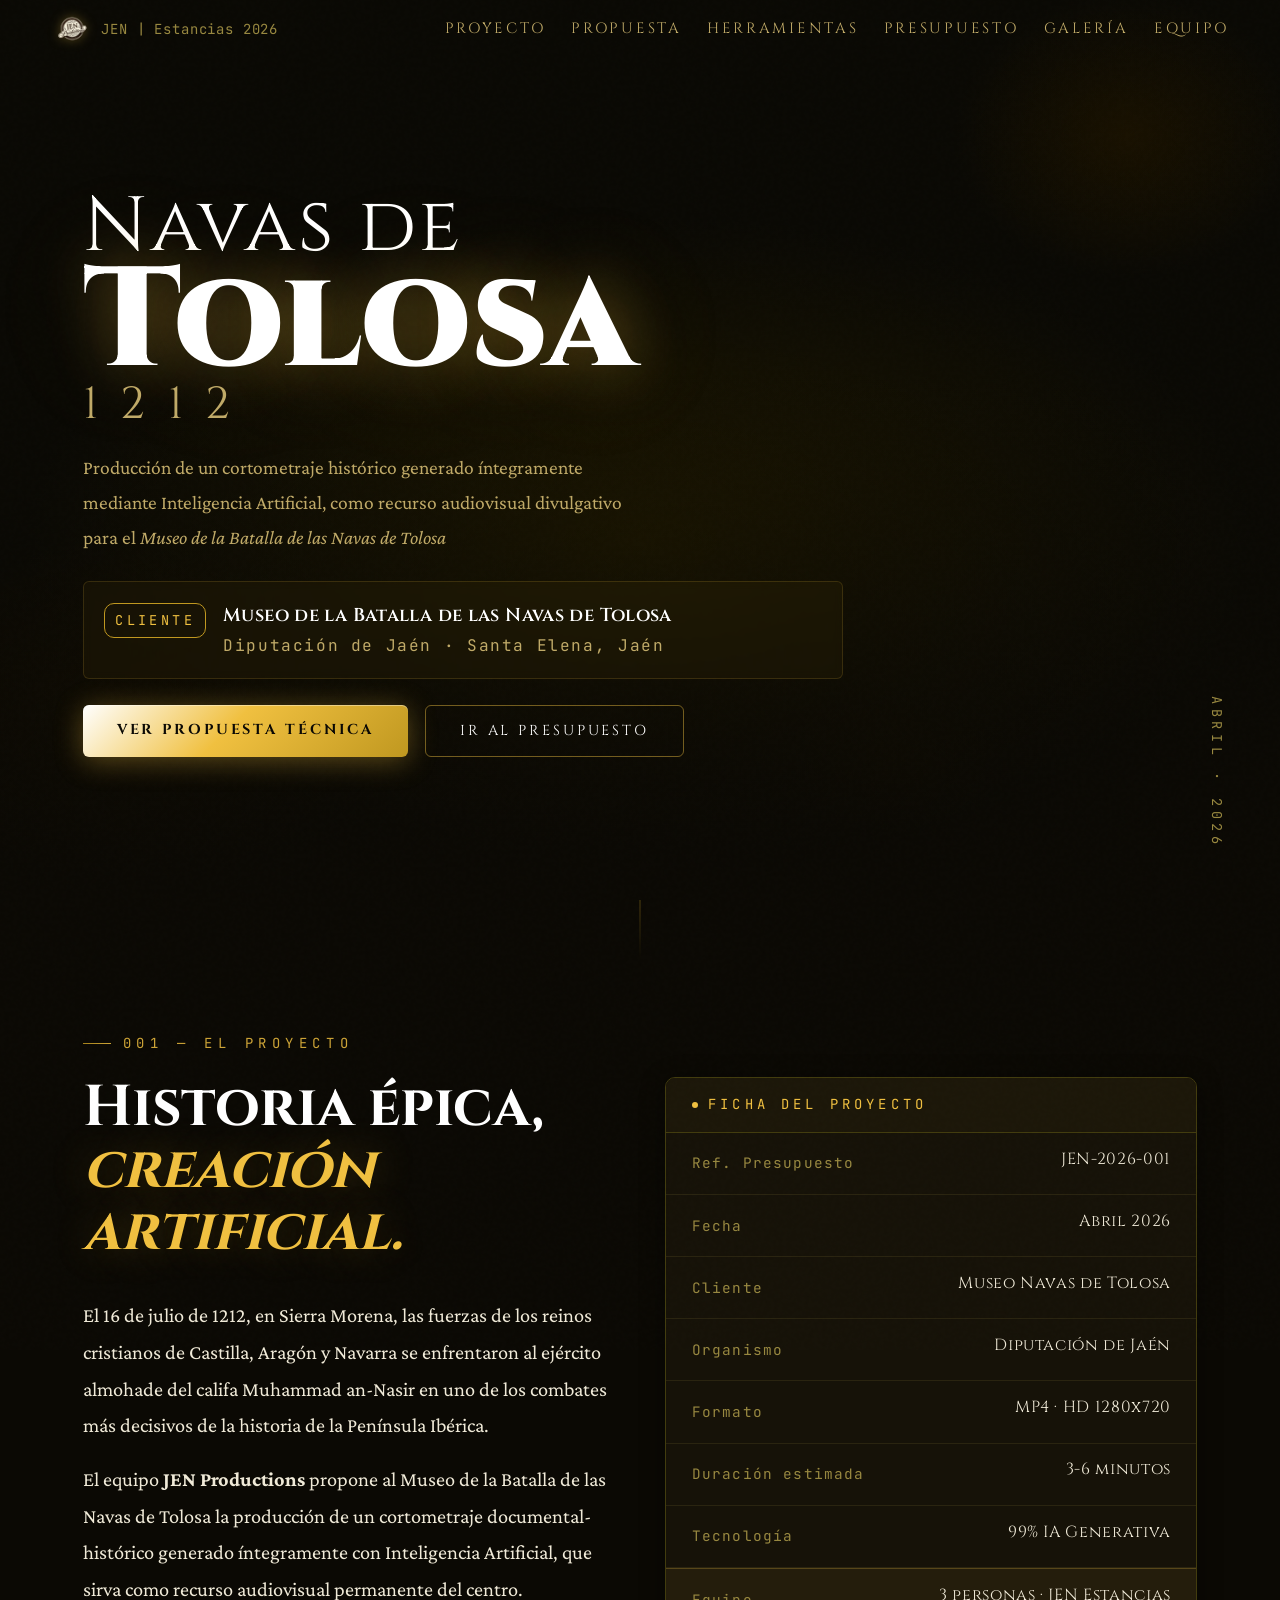
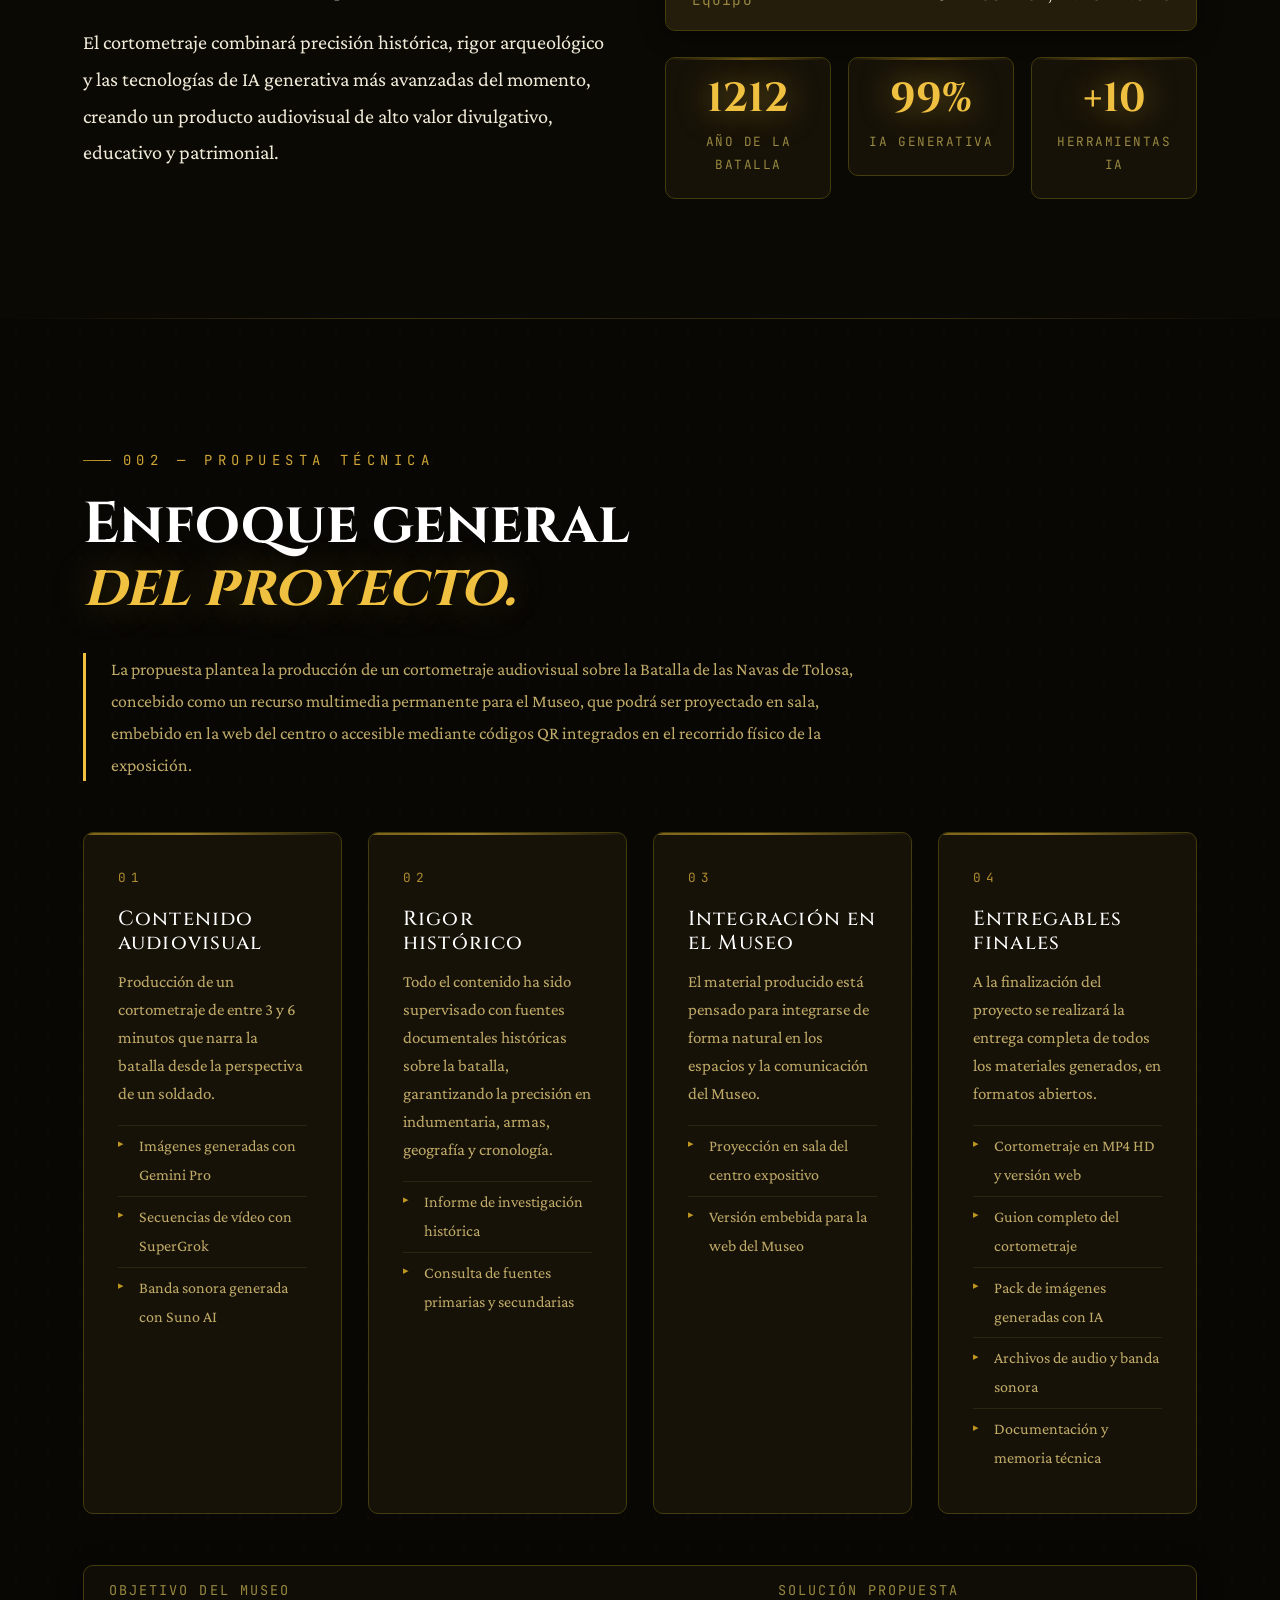
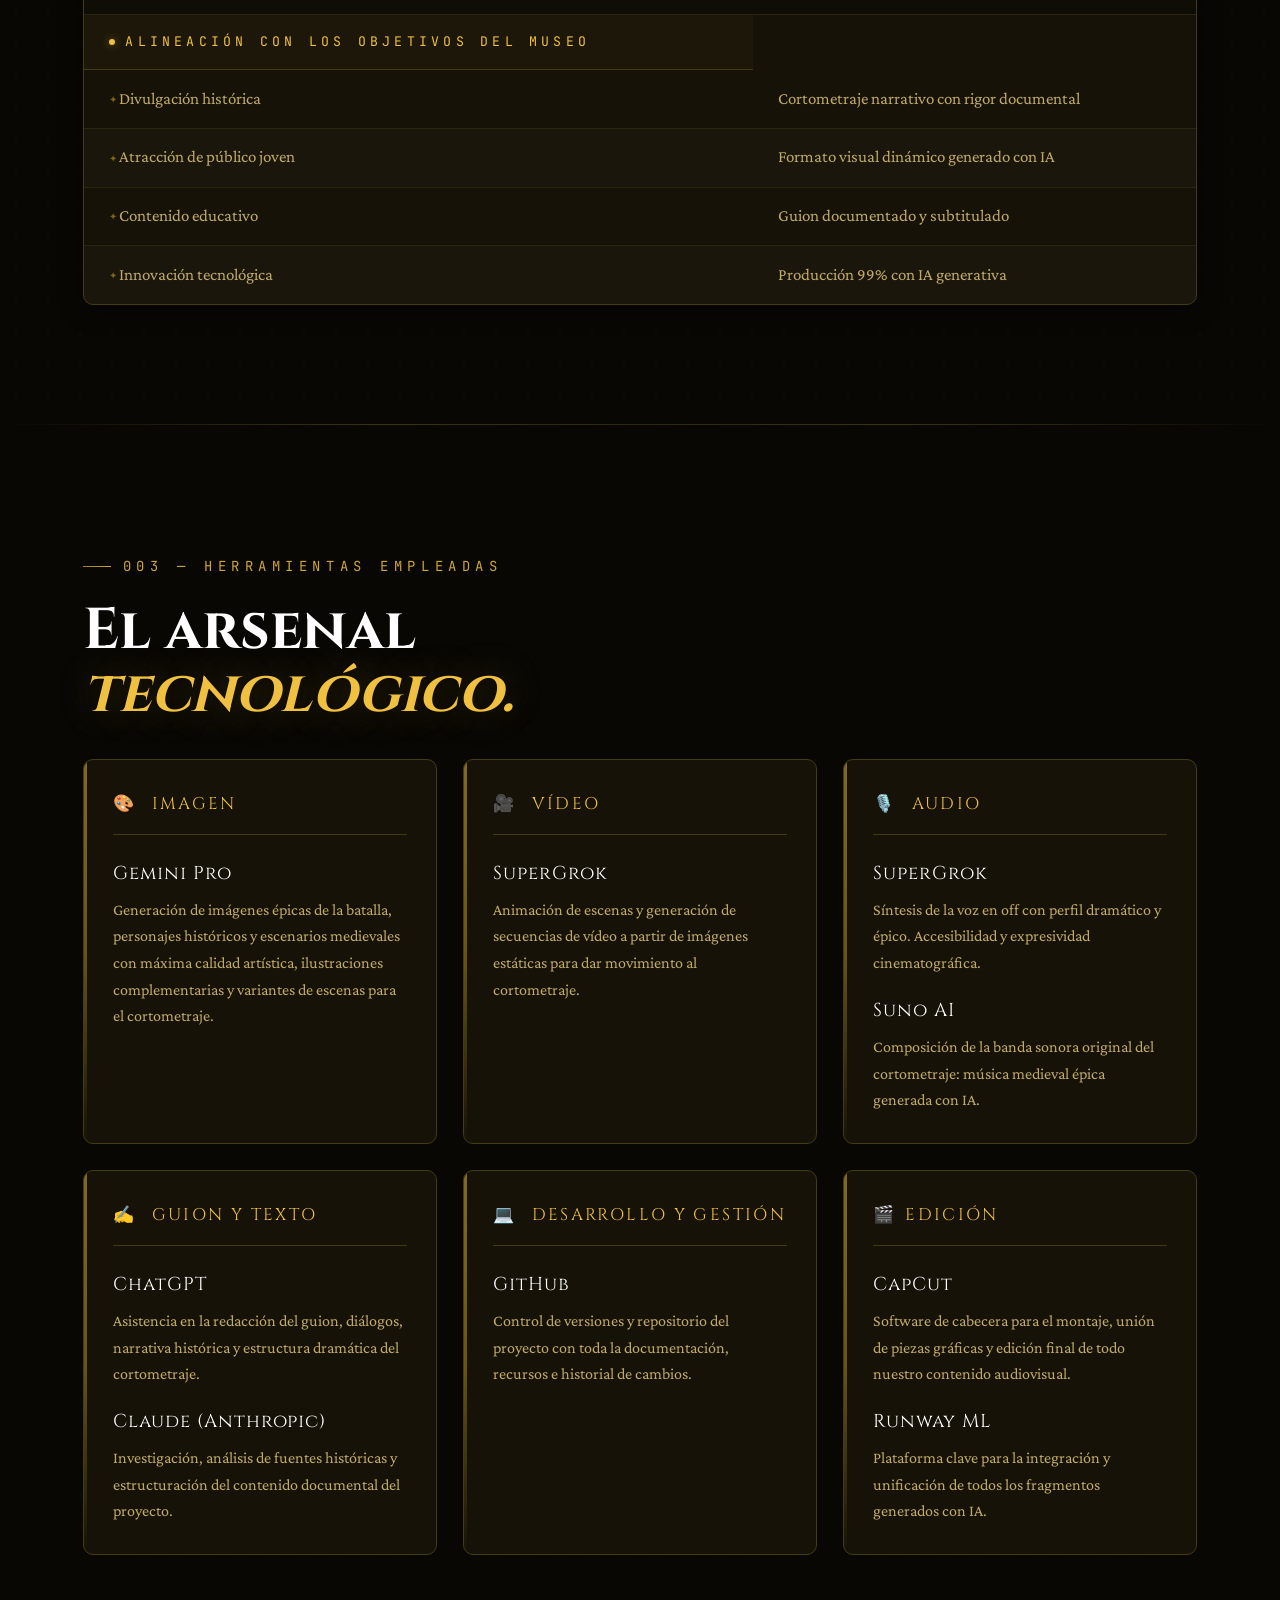
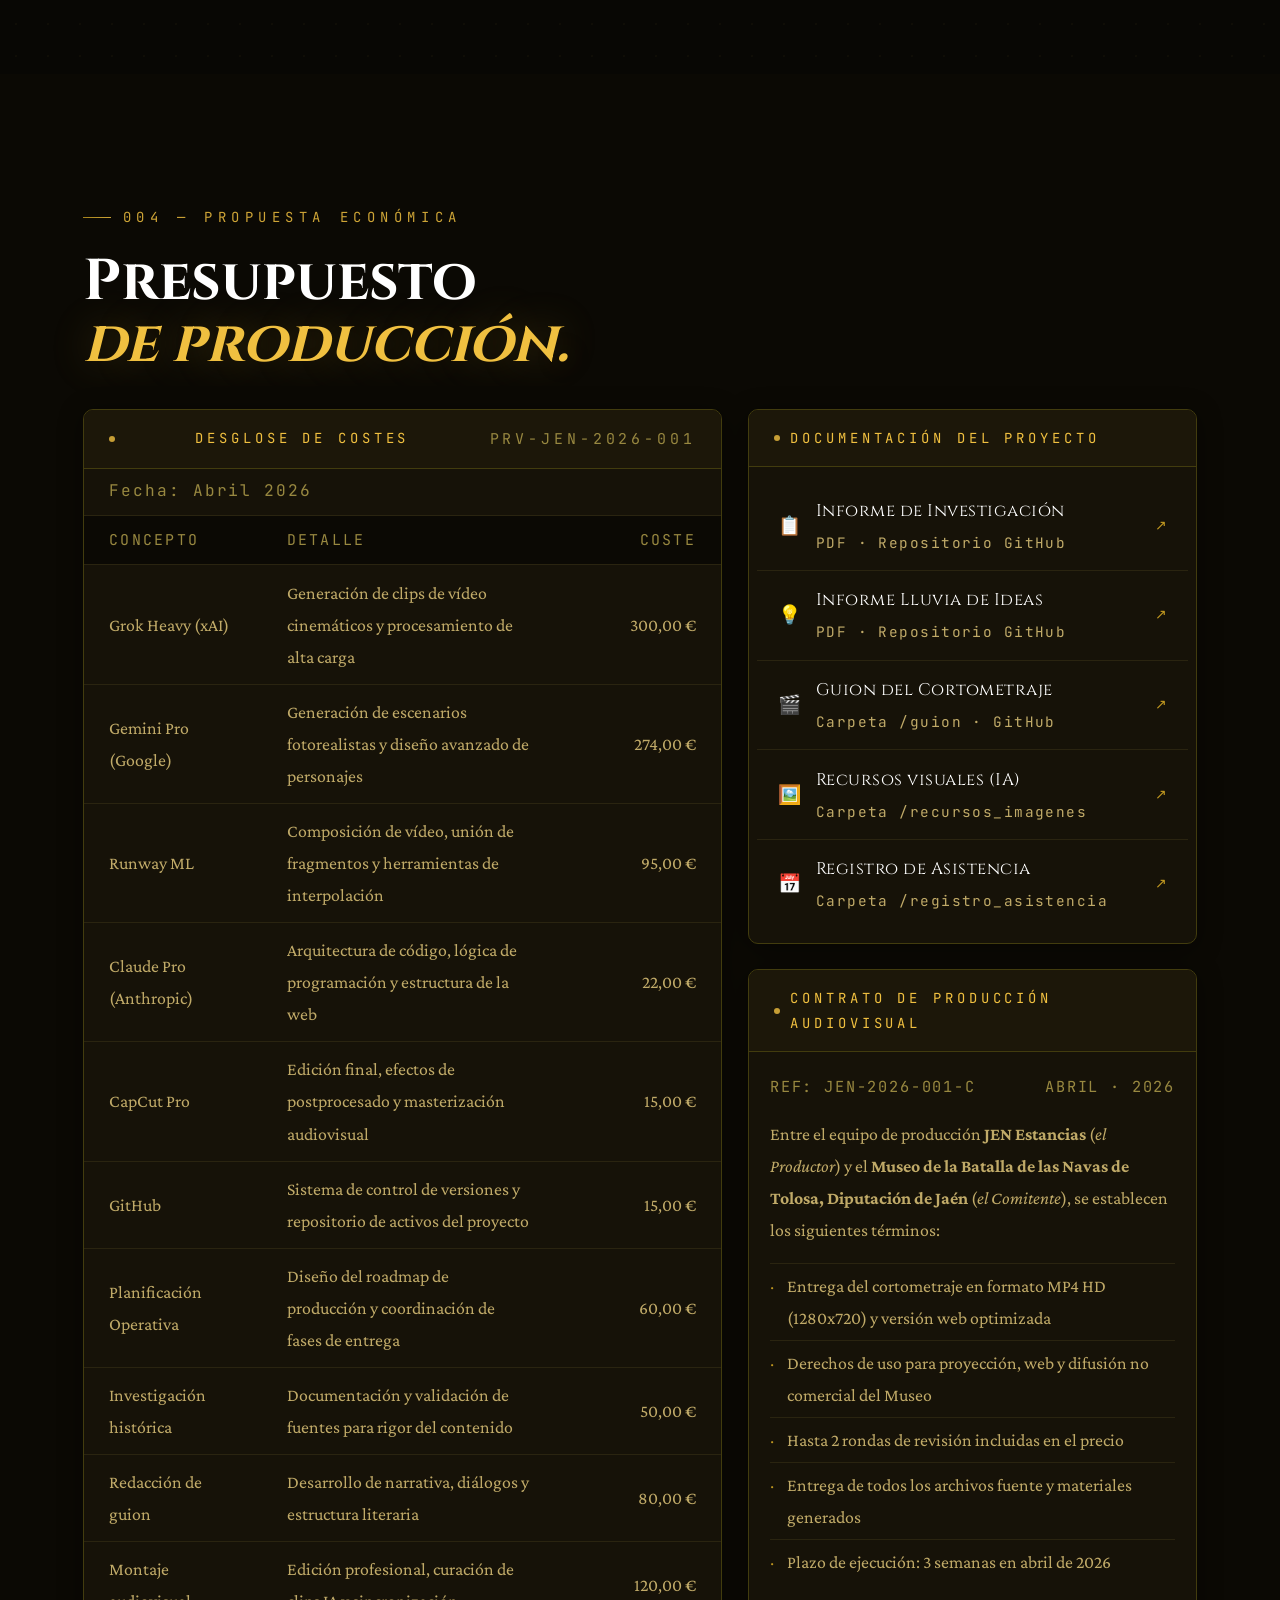
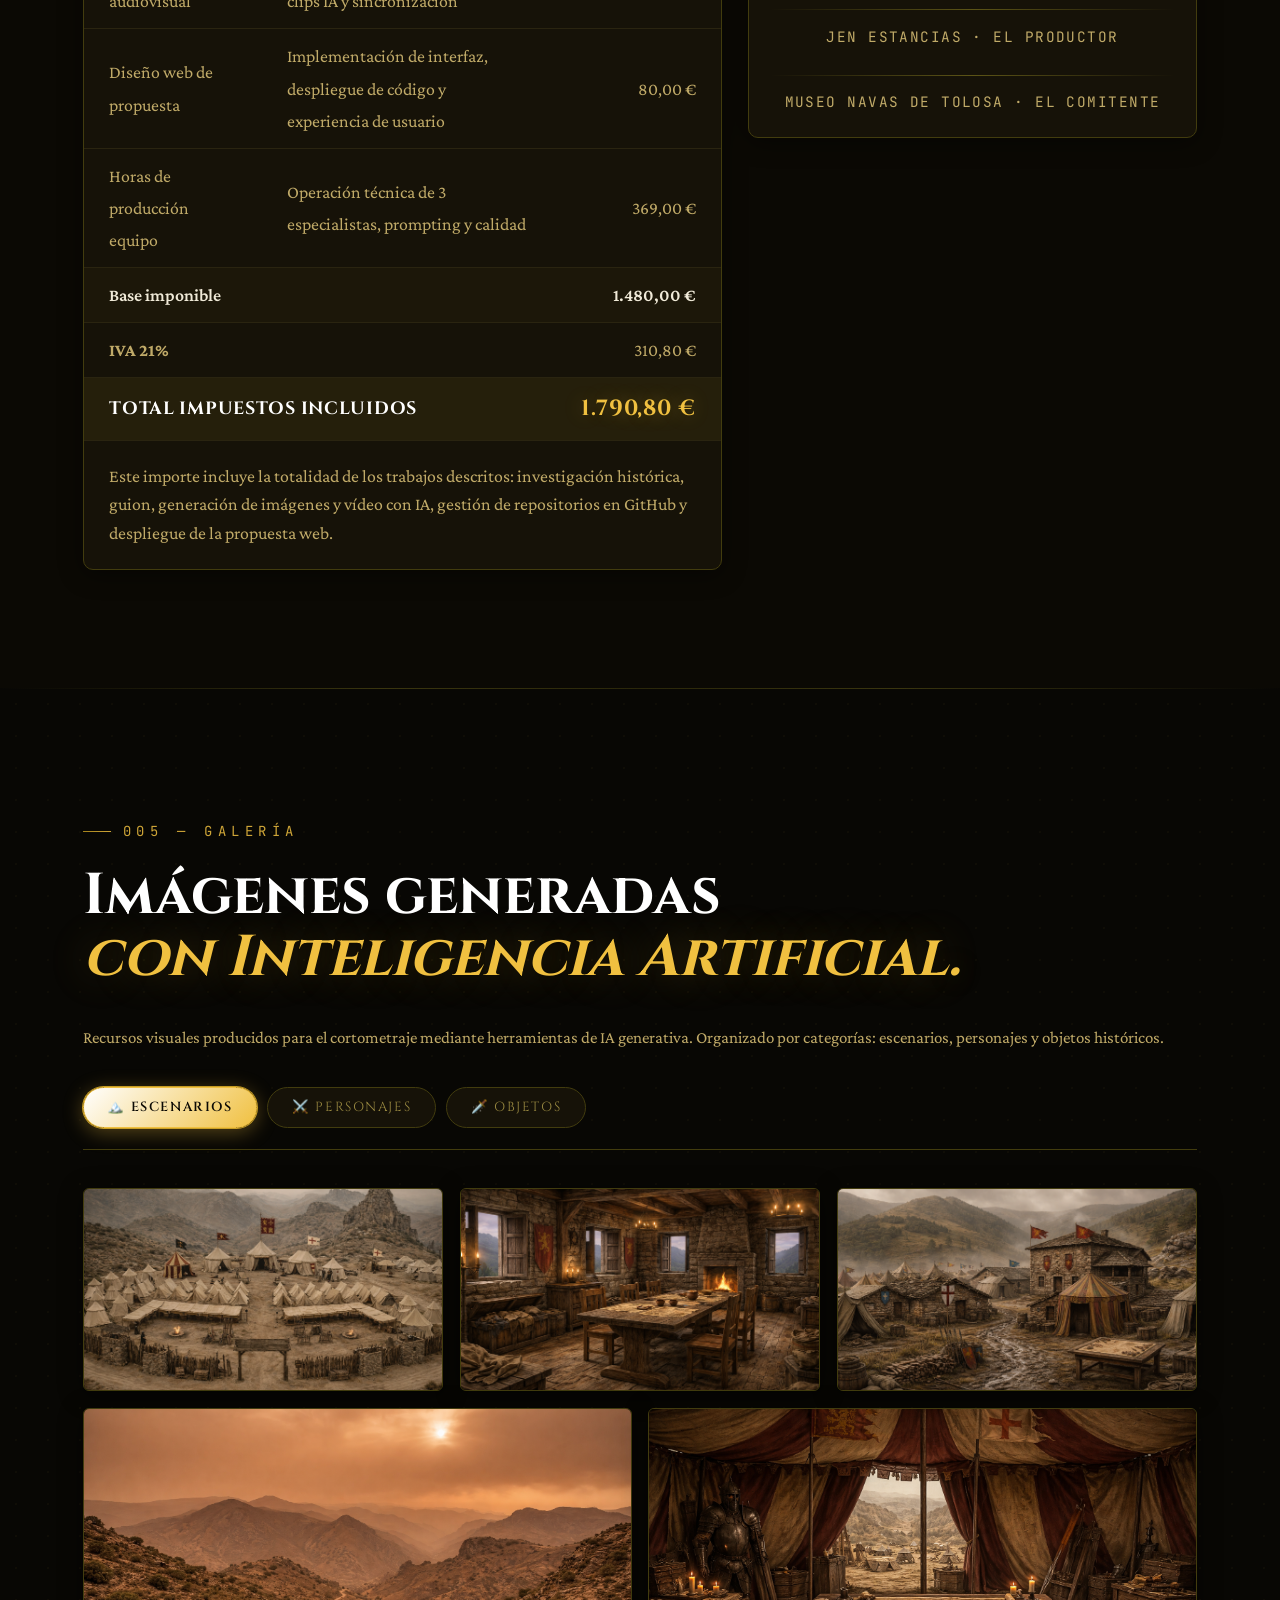
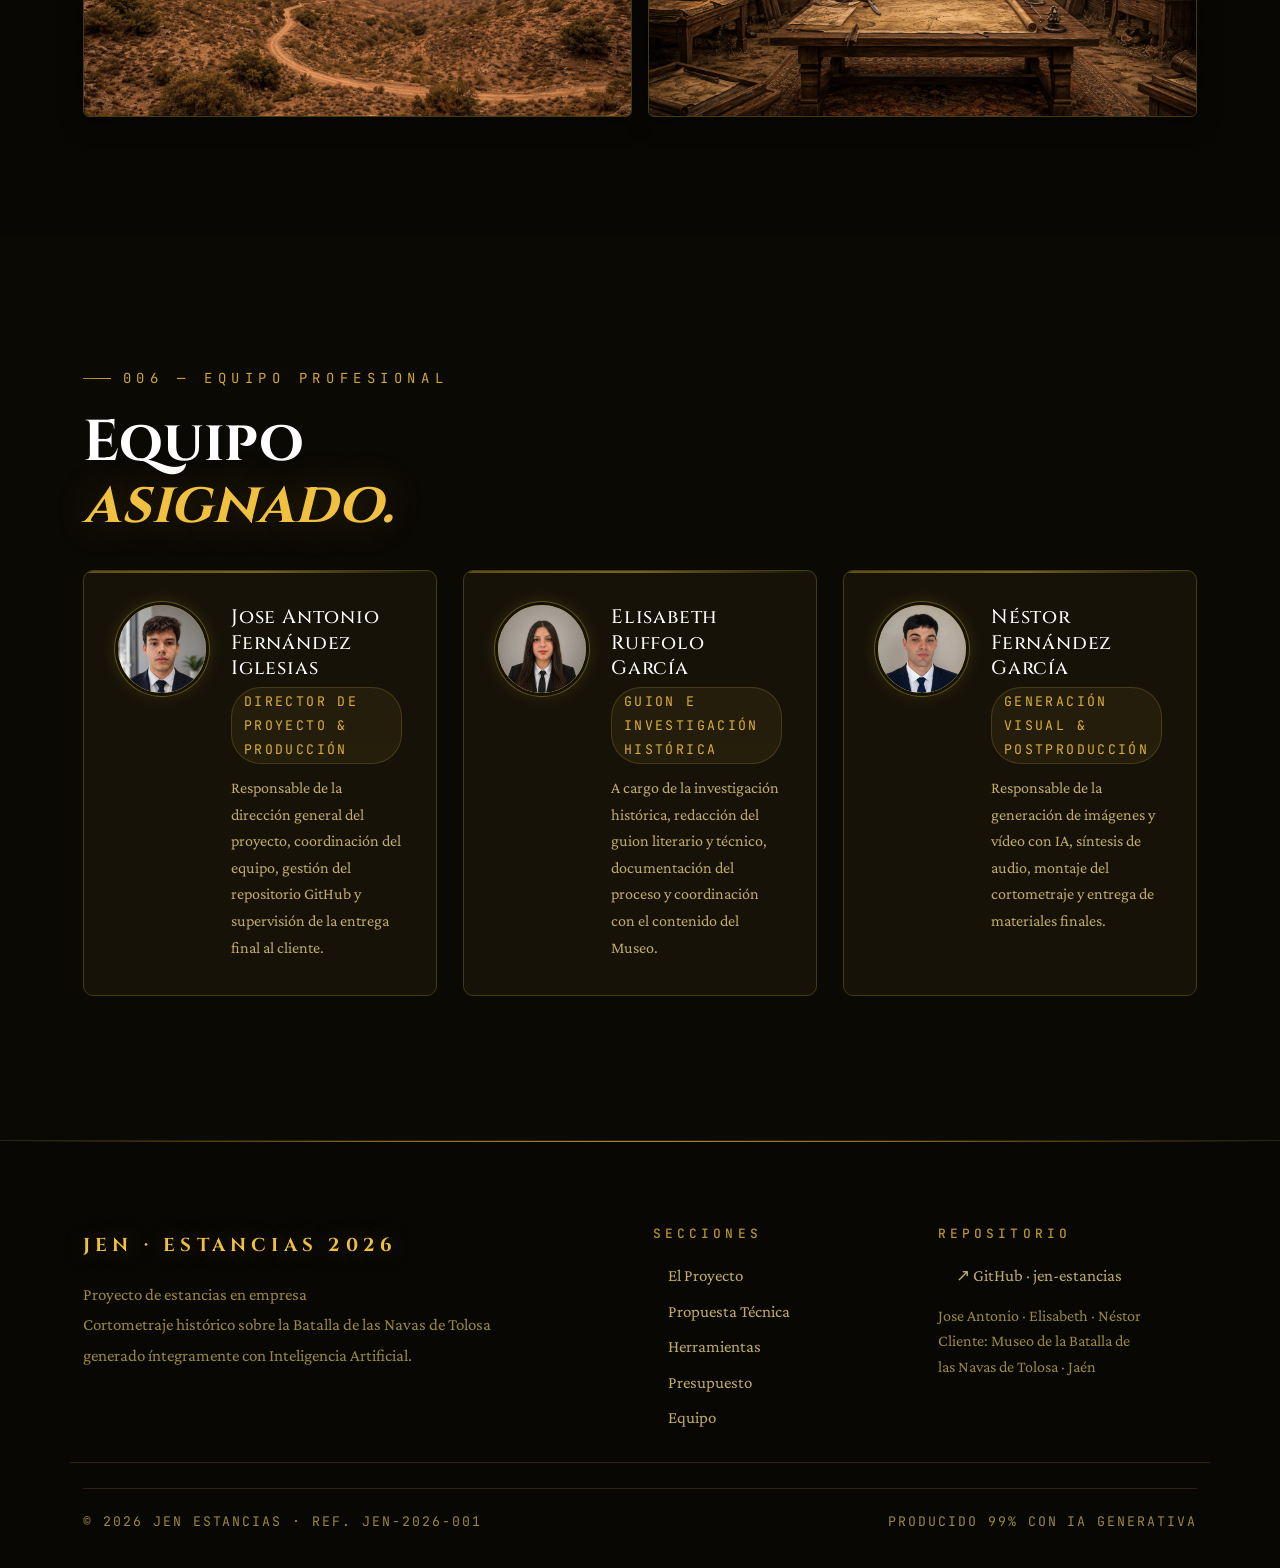
==== docs/index.html @ ff6d3b02 "Cambio directorio para integraccion de pages v2" ====
<!DOCTYPE html>
<html lang="es">

<head>
  <meta charset="UTF-8" />
  <meta name="viewport" content="width=device-width, initial-scale=1.0" />
  <title>Propuesta Técnica · Cortometraje IA · Navas de Tolosa 1212</title>

  <!-- ============ SEO BÁSICO ============ -->
  <meta name="description"
    content="Propuesta técnica de JEN Productions para la producción de un cortometraje histórico generado íntegramente con Inteligencia Artificial sobre la Batalla de las Navas de Tolosa (1212). Recurso audiovisual para el Museo de la Batalla · Diputación de Jaén." />
  <meta name="keywords"
    content="Navas de Tolosa, 1212, cortometraje IA, inteligencia artificial, JEN Productions, museo batalla, Diputación de Jaén, Santa Elena, reconquista, historia medieval, IA generativa, producción audiovisual" />
  <meta name="author" content="JEN Productions — Jose Antonio Fernández, Elisabeth Ruffolo, Néstor Fernández" />
  <meta name="robots" content="index, follow" />
  <link rel="canonical" href="https://horseantonio84.github.io/jen-estancias/" />

  <!-- ============ OPEN GRAPH (Facebook / LinkedIn) ============ -->
  <meta property="og:type" content="website" />
  <meta property="og:url" content="https://horseantonio84.github.io/jen-estancias/" />
  <meta property="og:title" content="Navas de Tolosa 1212 · Cortometraje IA · JEN Productions" />
  <meta property="og:description"
    content="Producción de un cortometraje histórico generado íntegramente con Inteligencia Artificial sobre la Batalla de las Navas de Tolosa. Propuesta técnica para el Museo · Diputación de Jaén." />
  <meta property="og:image" content="https://horseantonio84.github.io/jen-estancias/recursos_imagenes/og-cover.jpg" />
  <meta property="og:image:width" content="1200" />
  <meta property="og:image:height" content="630" />
  <meta property="og:locale" content="es_ES" />
  <meta property="og:site_name" content="JEN Productions" />

  <!-- ============ TWITTER CARD ============ -->
  <meta name="twitter:card" content="summary_large_image" />
  <meta name="twitter:title" content="Navas de Tolosa 1212 · Cortometraje IA · JEN Productions" />
  <meta name="twitter:description"
    content="Propuesta técnica: cortometraje histórico generado con IA para el Museo de la Batalla de las Navas de Tolosa · Diputación de Jaén." />
  <meta name="twitter:image" content="https://horseantonio84.github.io/jen-estancias/recursos_imagenes/og-cover.jpg" />

  <!-- ============ DATOS ESTRUCTURADOS JSON-LD ============ -->
  <script type="application/ld+json">
  {
    "@context": "https://schema.org",
    "@type": "CreativeWork",
    "name": "Navas de Tolosa 1212 — Cortometraje IA",
    "description": "Cortometraje histórico generado íntegramente con Inteligencia Artificial sobre la Batalla de las Navas de Tolosa (1212). Recurso audiovisual para el Museo de la Batalla · Diputación de Jaén.",
    "author": {
      "@type": "Organization",
      "name": "JEN Productions",
      "url": "https://horseantonio84.github.io/jen-estancias/"
    },
    "dateCreated": "2026-04",
    "inLanguage": "es",
    "genre": "Historical Documentary",
    "about": {
      "@type": "Event",
      "name": "Batalla de las Navas de Tolosa",
      "startDate": "1212-07-16",
      "location": { "@type": "Place", "name": "Sierra Morena, España" }
    }
  }
  </script>

  <!-- Favicon -->
  <link rel="icon" type="image/svg+xml" href="recursos_imagenes/logo/logo_JEN_productions.png" />
  <link rel="apple-touch-icon" href="recursos_imagenes/logo/logo_JEN_productions.png" />

  <!-- Theme color para móviles -->
  <meta name="theme-color" content="#0e0c06" />

  <link rel="preconnect" href="https://fonts.googleapis.com" />
  <link rel="preconnect" href="https://fonts.gstatic.com" crossorigin />
  <!-- Preload fuente crítica del hero -->
  <link rel="preload" as="style"
    href="https://fonts.googleapis.com/css2?family=Cinzel:wght@400;600;700;900&family=Crimson+Pro:ital,wght@0,300;0,400;0,600;1,300;1,400&family=JetBrains+Mono:wght@400;500&display=swap" />
  <link
    href="https://fonts.googleapis.com/css2?family=Cinzel:wght@400;600;700;900&family=Crimson+Pro:ital,wght@0,300;0,400;0,600;1,300;1,400&family=JetBrains+Mono:wght@400;500&display=swap"
    rel="stylesheet" />
  <link href="https://cdn.jsdelivr.net/npm/bootstrap@5.3.3/dist/css/bootstrap.min.css" rel="stylesheet" />
  <link rel="stylesheet" href="css/styles.css" />
</head>

<body>

  <!--
    SKIP LINK
    Permite a los usuarios de teclado saltar directamente al contenido principal,
    evitando repetir la navegación en cada carga de página (WCAG 2.4.1 – Nivel A).
  -->
  <a class="skip-link" href="#main-content">Saltar al contenido principal</a>

  <!-- NAV -->
  <nav id="navbar" class="navbar navbar-expand-lg fixed-top" aria-label="Navegación principal">
    <div class="container-fluid px-3 px-lg-5">
      <a class="navbar-brand d-flex align-items-center gap-2" href="#" aria-label="JEN Productions — inicio">
        <img src="recursos_imagenes/logo/logo_JEN_productions.png" alt="JEN Productions" class="nav-logo-img" width="48"
          height="48" loading="eager" />
        <span class="nav-sub">JEN | Estancias 2026</span>
      </a>
      <button class="navbar-toggler nav-toggler-custom" type="button" data-bs-toggle="collapse"
        data-bs-target="#navMenu" aria-controls="navMenu" aria-expanded="false" aria-label="Abrir menú de navegación">
        <!-- Icono hamburguesa: decorativo, el label está en el botón padre -->
        <span aria-hidden="true">&#9776;</span>
      </button>
      <div class="collapse navbar-collapse justify-content-end" id="navMenu">
        <ul class="navbar-nav gap-lg-4 py-3 py-lg-0">
          <li class="nav-item"><a class="nav-link-custom" href="#proyecto">Proyecto</a></li>
          <li class="nav-item"><a class="nav-link-custom" href="#propuesta">Propuesta</a></li>
          <li class="nav-item"><a class="nav-link-custom" href="#herramientas">Herramientas</a></li>
          <li class="nav-item"><a class="nav-link-custom" href="#presupuesto">Presupuesto</a></li>
          <li class="nav-item"><a class="nav-link-custom" href="#galeria">Galería</a></li>
          <li class="nav-item"><a class="nav-link-custom" href="#equipo">Equipo</a></li>
        </ul>
      </div>
    </div>
  </nav>

  <!--
    MAIN — Landmark principal
    id="main-content" es el destino del skip link.
    Agrupa todo el contenido relevante de la página (WCAG 1.3.1, 2.4.1).
  -->
  <main id="main-content">

    <!-- HERO -->
    <header id="hero">
      <!--
        VIDEO DE FONDO — Optimización de rendimiento:
        preload="none" no descarga hasta que el IntersectionObserver lo activa.
        El JS carga y reproduce el vídeo solo cuando el hero entra en viewport.
      -->
      <video id="hero-video" class="hero-video" src="recursos_imagenes/videos/Escena17Parte2.mp4" preload="none" muted
        loop playsinline aria-hidden="true" poster="recursos_imagenes/escenarios/sierraMorena.png"></video>
      <canvas id="embers-canvas" aria-hidden="true"
        style="position:absolute;inset:0;width:100%;height:100%;pointer-events:none;z-index:1;"></canvas>
      <div class="hero-bg" aria-hidden="true"></div>
      <div class="hero-overlay" aria-hidden="true"></div>
      <div class="grain" aria-hidden="true"></div>
      <div class="container hero-content-wrap">
        <div class="hero-content mt-4 mb-2">
          <h1 class="hero-title mb-4">
            <span class="title-line-1 d-block">Navas de</span>
            <span class="title-line-2 d-block">Tolosa</span>
            <span class="title-line-3 d-block">1212</span>
          </h1>
          <p class="hero-desc mb-4">
            Producción de un cortometraje histórico generado íntegramente mediante
            Inteligencia Artificial, como recurso audiovisual divulgativo para el
            <em>Museo de la Batalla de las Navas de Tolosa</em>
          </p>
          <div class="hero-client mb-4 d-flex align-items-start gap-3">
            <div class="client-tag flex-shrink-0">CLIENTE</div>
            <div class="client-info">
              <strong>Museo de la Batalla de las Navas de Tolosa</strong>
              <span class="d-block">Diputación de Jaén · Santa Elena, Jaén</span>
            </div>
          </div>
          <div class="hero-cta d-flex flex-wrap gap-3">
            <a href="#propuesta" class="btn btn-primary-gold">Ver propuesta técnica</a>
            <a href="#presupuesto" class="btn btn-ghost-gold">Ir al presupuesto</a>
          </div>
        </div>
      </div>
      <!-- Texto decorativo de fecha, ocultado en móvil y a lectores de pantalla -->
      <div class="hero-date d-none d-lg-block" aria-hidden="true">ABRIL · 2026</div>
    </header>

    <!-- 001 · EL PROYECTO -->
    <section id="proyecto" class="section" aria-labelledby="titulo-proyecto">
      <div class="container">
        <div class="section-label" aria-hidden="true">001 — El Proyecto</div>
        <div class="row g-5 align-items-start">
          <div class="col-12 col-lg-6">
            <h2 id="titulo-proyecto" class="section-title">Historia épica,<br /><em>creación artificial.</em></h2>
            <p>El 16 de julio de 1212, en Sierra Morena, las fuerzas de los reinos cristianos de Castilla, Aragón y
              Navarra se enfrentaron al ejército almohade del califa Muhammad an-Nasir en uno de los combates más
              decisivos de la historia de la Península Ibérica.</p>
            <p>El equipo <strong>JEN Productions</strong> propone al Museo de la Batalla de las Navas de Tolosa la
              producción de un cortometraje documental-histórico generado íntegramente con Inteligencia Artificial, que
              sirva como recurso audiovisual permanente del centro.</p>
            <p>El cortometraje combinará precisión histórica, rigor arqueológico y las tecnologías de IA generativa más
              avanzadas del momento, creando un producto audiovisual de alto valor divulgativo, educativo y patrimonial.
            </p>
          </div>
          <div class="col-12 col-lg-6">
            <!--
              FICHA DEL PROYECTO
              Convertida a <dl> (definition list): semánticamente correcta
              para pares clave–valor (WCAG 1.3.1).
            -->
            <div class="info-card mb-4">
              <div class="info-card-header" id="ficha-heading">FICHA DEL PROYECTO</div>
              <dl class="info-dl" aria-labelledby="ficha-heading">
                <div class="info-row" title="Número de referencia presupuesto">
                  <dt class="info-key">Ref. Presupuesto</dt>
                  <dd class="info-val">JEN-2026-001</dd>
                </div>
                <div class="info-row">
                  <dt class="info-key">Fecha</dt>
                  <dd class="info-val">Abril 2026</dd>
                </div>
                <div class="info-row">
                  <dt class="info-key">Cliente</dt>
                  <dd class="info-val">Museo Navas de Tolosa</dd>
                </div>
                <div class="info-row">
                  <dt class="info-key">Organismo</dt>
                  <dd class="info-val">Diputación de Jaén</dd>
                </div>
                <div class="info-row">
                  <dt class="info-key">Formato</dt>
                  <dd class="info-val">MP4 · HD 1280x720</dd>
                </div>
                <div class="info-row">
                  <dt class="info-key">Duración estimada</dt>
                  <dd class="info-val">3-6 minutos</dd>
                </div>
                <div class="info-row">
                  <dt class="info-key">Tecnología</dt>
                  <dd class="info-val">99% IA Generativa</dd>
                </div>
                <div class="info-row info-row--highlight">
                  <dt class="info-key">Equipo</dt>
                  <dd class="info-val">3 personas · JEN Estancias</dd>
                </div>
              </dl>
            </div>
            <div class="row g-3" aria-label="Estadísticas del proyecto">
              <div class="col-4">
                <div class="stat-mini">
                  <span class="stat-n">1212</span>
                  <span class="stat-l">Año de la batalla</span>
                </div>
              </div>
              <div class="col-4">
                <div class="stat-mini">
                  <span class="stat-n">99%</span>
                  <span class="stat-l">IA generativa</span>
                </div>
              </div>
              <div class="col-4">
                <div class="stat-mini">
                  <span class="stat-n">+10</span>
                  <span class="stat-l">Herramientas IA</span>
                </div>
              </div>
            </div>
          </div>
        </div>
      </div>
    </section>

    <!-- 002 · PROPUESTA TÉCNICA -->
    <section id="propuesta" class="section section-dark" aria-labelledby="titulo-propuesta">
      <div class="container">
        <div class="section-label" aria-hidden="true">002 — Propuesta Técnica</div>
        <h2 id="titulo-propuesta" class="section-title">Enfoque general<br /><em>del proyecto.</em></h2>
        <div class="propuesta-intro mb-5">
          <p>La propuesta plantea la producción de un cortometraje audiovisual sobre la Batalla de las Navas de Tolosa,
            concebido como un recurso multimedia permanente para el Museo, que podrá ser proyectado en sala, embebido en
            la web del centro o accesible mediante códigos QR integrados en el recorrido físico de la exposición.</p>
        </div>
        <div class="row g-4 mb-5">
          <div class="col-12 col-sm-6 col-xl-3">
            <div class="bloque-card reveal h-100">
              <div class="bloque-num" aria-hidden="true">01</div>
              <h3>Contenido audiovisual</h3>
              <p>Producción de un cortometraje de entre 3 y 6 minutos que narra la batalla desde la perspectiva de un soldado.</p>
              <ul class="bloque-list">
                <li>Imágenes generadas con Gemini Pro</li>
                <li>Secuencias de vídeo con SuperGrok</li>
                <li>Banda sonora generada con Suno AI</li>
              </ul>
            </div>
          </div>
          <div class="col-12 col-sm-6 col-xl-3">
            <div class="bloque-card reveal h-100">
              <div class="bloque-num" aria-hidden="true">02</div>
              <h3>Rigor histórico</h3>
              <p>Todo el contenido ha sido supervisado con fuentes documentales históricas sobre la batalla,
                garantizando la precisión en indumentaria, armas, geografía y cronología.</p>
              <ul class="bloque-list">
                <li>Informe de investigación histórica</li>
                <li>Consulta de fuentes primarias y secundarias</li>
              </ul>
            </div>
          </div>
          <div class="col-12 col-sm-6 col-xl-3">
            <div class="bloque-card reveal h-100">
              <div class="bloque-num" aria-hidden="true">03</div>
              <h3>Integración en el Museo</h3>
              <p>El material producido está pensado para integrarse de forma natural en los espacios y la comunicación
                del Museo.</p>
              <ul class="bloque-list">
                <li>Proyección en sala del centro expositivo</li>
                <li>Versión embebida para la web del Museo</li>
              </ul>
            </div>
          </div>
          <div class="col-12 col-sm-6 col-xl-3">
            <div class="bloque-card reveal h-100">
              <div class="bloque-num" aria-hidden="true">04</div>
              <h3>Entregables finales</h3>
              <p>A la finalización del proyecto se realizará la entrega completa de todos los materiales generados, en
                formatos abiertos.</p>
              <ul class="bloque-list">
                <li>Cortometraje en MP4 HD y versión web</li>
                <li>Guion completo del cortometraje</li>
                <li>Pack de imágenes generadas con IA</li>
                <li>Archivos de audio y banda sonora</li>
                <li>Documentación y memoria técnica</li>
              </ul>
            </div>
          </div>
        </div>

        <!--
          TABLA DE ALINEACIÓN
          Convertida a <table> semántica con <caption>, <thead> y scope
          para que los lectores de pantalla puedan relacionar cabeceras con celdas.
        -->
        <div class="alineacion reveal">
          <table class="alineacion-table">
            <caption class="alineacion-header">Alineación con los objetivos del Museo</caption>
            <thead>
              <tr class="ali-head">
                <th scope="col">Objetivo del Museo</th>
                <th scope="col">Solución propuesta</th>
              </tr>
            </thead>
            <tbody>
              <tr class="ali-row">
                <td>Divulgación histórica</td>
                <td>Cortometraje narrativo con rigor documental</td>
              </tr>
              <tr class="ali-row">
                <td>Atracción de público joven</td>
                <td>Formato visual dinámico generado con IA</td>
              </tr>
              <tr class="ali-row">
                <td>Contenido educativo</td>
                <td>Guion documentado y subtitulado</td>
              </tr>
              <tr class="ali-row">
                <td>Innovación tecnológica</td>
                <td>Producción 99% con IA generativa</td>
              </tr>
            </tbody>
          </table>
        </div>
      </div>
    </section>

    <!-- 003 · HERRAMIENTAS -->
    <section id="herramientas" class="section section-dark" aria-labelledby="titulo-herramientas">
      <div class="container">
        <div class="section-label" aria-hidden="true">003 — Herramientas Empleadas</div>
        <h2 id="titulo-herramientas" class="section-title">El arsenal<br /><em>tecnológico.</em></h2>
        <div class="row g-4">
          <div class="col-12 col-sm-6 col-lg-4">
            <div class="tools-cat reveal h-100">
              <!--
                Emoji decorativo: aria-hidden="true" evita que el lector de pantalla
                diga "emoji de paleta artística" antes del texto.
              -->
              <div class="tools-cat-title"><span class="cat-icon" aria-hidden="true">🎨</span> Imagen</div>
              <div class="tool-item">
                <div class="tool-name">Gemini Pro</div>
                <div class="tool-desc">Generación de imágenes épicas de la batalla, personajes históricos y escenarios
                  medievales con máxima calidad artística, ilustraciones complementarias y variantes de escenas para el
                  cortometraje.</div>
              </div>
            </div>
          </div>
          <div class="col-12 col-sm-6 col-lg-4">
            <div class="tools-cat reveal h-100">
              <div class="tools-cat-title"><span class="cat-icon" aria-hidden="true">🎥</span> Vídeo</div>
              <div class="tool-item">
                <div class="tool-name">SuperGrok</div>
                <div class="tool-desc">Animación de escenas y generación de secuencias de vídeo a partir de imágenes
                  estáticas para dar movimiento al cortometraje.</div>
              </div>
            </div>
          </div>
          <div class="col-12 col-sm-6 col-lg-4">
            <div class="tools-cat reveal h-100">
              <div class="tools-cat-title"><span class="cat-icon" aria-hidden="true">🎙️</span> Audio</div>
              <div class="tool-item">
                <div class="tool-name">SuperGrok</div>
                <div class="tool-desc">Síntesis de la voz en off con perfil dramático y épico. Accesibilidad y
                  expresividad cinematográfica.</div>
              </div>
              <div class="tool-item mt-3">
                <div class="tool-name">Suno AI</div>
                <div class="tool-desc">Composición de la banda sonora original del cortometraje: música medieval épica
                  generada con IA.</div>
              </div>
            </div>
          </div>
          <div class="col-12 col-sm-6 col-lg-4">
            <div class="tools-cat reveal h-100">
              <div class="tools-cat-title"><span class="cat-icon" aria-hidden="true">✍️</span> Guion y texto</div>
              <div class="tool-item">
                <div class="tool-name">ChatGPT</div>
                <div class="tool-desc">Asistencia en la redacción del guion, diálogos, narrativa histórica y estructura
                  dramática del cortometraje.</div>
              </div>
              <div class="tool-item mt-3">
                <div class="tool-name">Claude (Anthropic)</div>
                <div class="tool-desc">Investigación, análisis de fuentes históricas y estructuración del contenido
                  documental del proyecto.</div>
              </div>
            </div>
          </div>
          <div class="col-12 col-sm-6 col-lg-4">
            <div class="tools-cat reveal h-100">
              <div class="tools-cat-title"><span class="cat-icon" aria-hidden="true">💻</span> Desarrollo y gestión
              </div>
              <div class="tool-item">
                <div class="tool-name">GitHub</div>
                <div class="tool-desc">Control de versiones y repositorio del proyecto con toda la documentación,
                  recursos e historial de cambios.</div>
              </div>
            </div>
          </div>
          <div class="col-12 col-sm-6 col-lg-4">
            <div class="tools-cat reveal h-100">
              <div class="tools-cat-title"><span class="cat-icon" aria-hidden="true">🎬</span>Edición</div>
              <div class="tool-item">
                <div class="tool-name">CapCut</div>
                <div class="tool-desc">Software de cabecera para el montaje, unión de piezas gráficas y edición final de todo nuestro contenido audiovisual.</div>
              </div>
              <div class="tool-item mt-3">
                <div class="tool-name">Runway ML</div>
                <div class="tool-desc">Plataforma clave para la integración y unificación de todos los fragmentos generados con IA.</div>
              </div>
            </div>
          </div>
        </div>
      </div>
    </section>

    <!-- 004 · PRESUPUESTO -->
    <section id="presupuesto" class="section" aria-labelledby="titulo-presupuesto">
      <div class="container">
        <div class="section-label" aria-hidden="true">004 — Propuesta Económica</div>
        <h2 id="titulo-presupuesto" class="section-title">Presupuesto<br /><em>de producción.</em></h2>
        <div class="row g-4 align-items-start">
          <div class="col-12 col-lg-7">
            <div class="presup-card reveal">
              <div class="presup-card-header d-flex justify-content-between flex-wrap gap-2" id="presup-heading">
                <span>DESGLOSE DE COSTES</span>
                <span class="presup-ref">PRV-JEN-2026-001</span>
              </div>
              <div class="presup-fecha">Fecha: Abril 2026</div>

              <!--
                TABLA DE PRESUPUESTO
                Convertida de divs con grid a una <table> semántica.
                - <caption> describe la tabla a los lectores de pantalla.
                - scope="col" en <th> relaciona cabeceras con columnas.
                - scope="row" en celdas de totales identifica la fila como resumen.
                - <thead>/<tbody>/<tfoot> agrupan lógicamente las filas.
              -->
              <table class="budget-table" aria-labelledby="presup-heading">
                <caption class="visually-hidden">Desglose de costes del proyecto JEN-2026-001</caption>
                <thead>
                  <tr class="budget-head">
                    <th scope="col">Concepto</th>
                    <th scope="col">Detalle</th>
                    <th scope="col">Coste</th>
                  </tr>
                </thead>
                <tbody>
                  <tr class="budget-row">
                    <td>Grok Heavy (xAI)</td>
                    <td>Generación de clips de vídeo cinemáticos y procesamiento de alta carga</td>
                    <td>300,00 €</td>
                  </tr>
                  <tr class="budget-row">
                    <td>Gemini Pro (Google)</td>
                    <td>Generación de escenarios fotorealistas y diseño avanzado de personajes</td>
                    <td>274,00 €</td>
                  </tr>
                  <tr class="budget-row">
                    <td>Runway ML</td>
                    <td>Composición de vídeo, unión de fragmentos y herramientas de interpolación</td>
                    <td>95,00 €</td>
                  </tr>
                  <tr class="budget-row">
                    <td>Claude Pro (Anthropic)</td>
                    <td>Arquitectura de código, lógica de programación y estructura de la web</td>
                    <td>22,00 €</td>
                  </tr>
                  <tr class="budget-row">
                    <td>CapCut Pro</td>
                    <td>Edición final, efectos de postprocesado y masterización audiovisual</td>
                    <td>15,00 €</td>
                  </tr>
                  <tr class="budget-row">
                    <td>GitHub</td>
                    <td>Sistema de control de versiones y repositorio de activos del proyecto</td>
                    <td>15,00 €</td>
                  </tr>
                  <tr class="budget-row">
                    <td>Planificación Operativa</td>
                    <td>Diseño del roadmap de producción y coordinación de fases de entrega</td>
                    <td>60,00 €</td>
                  </tr>
                  <tr class="budget-row">
                    <td>Investigación histórica</td>
                    <td>Documentación y validación de fuentes para rigor del contenido</td>
                    <td>50,00 €</td>
                  </tr>
                  <tr class="budget-row">
                    <td>Redacción de guion</td>
                    <td>Desarrollo de narrativa, diálogos y estructura literaria</td>
                    <td>80,00 €</td>
                  </tr>
                  <tr class="budget-row">
                    <td>Montaje audiovisual</td>
                    <td>Edición profesional, curación de clips IA y sincronización</td>
                    <td>120,00 €</td>
                  </tr>
                  <tr class="budget-row">
                    <td>Diseño web de propuesta</td>
                    <td>Implementación de interfaz, despliegue de código y experiencia de usuario</td>
                    <td>80,00 €</td>
                  </tr>
                  <tr class="budget-row">
                    <td>Horas de producción equipo</td>
                    <td>Operación técnica de 3 especialistas, prompting y calidad</td>
                    <td>369,00 €</td>
                  </tr>
                </tbody>
                <tfoot>
                  <tr class="budget-subtotal">
                    <th scope="row" colspan="2">Base imponible</th>
                    <td>1.480,00 €</td>
                  </tr>
                  <tr class="budget-iva">
                    <th scope="row" colspan="2">IVA 21%</th>
                    <td>310,80 €</td>
                  </tr>
                  <tr class="budget-total">
                    <th scope="row" colspan="2">TOTAL IMPUESTOS INCLUIDOS</th>
                    <td>1.790,80 €</td>
                  </tr>
                </tfoot>
              </table>

              <div class="presup-footer">
                <p>Este importe incluye la totalidad de los trabajos descritos: investigación histórica, guion,
                  generación de imágenes y vídeo con IA, gestión de repositorios en GitHub y despliegue de la propuesta
                  web.</p>
              </div>
            </div>
          </div>
          <div class="col-12 col-lg-5">
            <div class="d-flex flex-column gap-4">
              <div class="presup-card reveal">
                <div class="presup-card-header" id="docs-heading">DOCUMENTACIÓN DEL PROYECTO</div>
                <nav class="docs-list" aria-labelledby="docs-heading">
                  <a href="https://github.com/horseantonio84/jen-estancias/blob/main/Informe%20De%20Investigaci%C3%B3n.pdf"
                    target="_blank" rel="noopener noreferrer" class="doc-item">
                    <div class="doc-icon" aria-hidden="true">📋</div>
                    <div class="doc-info">
                      <span class="doc-name">Informe de Investigación</span>
                      <span class="doc-meta">PDF · Repositorio GitHub</span>
                    </div>
                    <span class="doc-arrow" aria-hidden="true">↗</span>
                    <span class="visually-hidden">(se abre en nueva pestaña)</span>
                  </a>
                  <a href="https://github.com/horseantonio84/jen-estancias/blob/main/Informe%20Lluvia%20de%20Ideas.pdf"
                    target="_blank" rel="noopener noreferrer" class="doc-item">
                    <div class="doc-icon" aria-hidden="true">💡</div>
                    <div class="doc-info">
                      <span class="doc-name">Informe Lluvia de Ideas</span>
                      <span class="doc-meta">PDF · Repositorio GitHub</span>
                    </div>
                    <span class="doc-arrow" aria-hidden="true">↗</span>
                    <span class="visually-hidden">(se abre en nueva pestaña)</span>
                  </a>
                  <a href="https://github.com/horseantonio84/jen-estancias/tree/main/guion" target="_blank"
                    rel="noopener noreferrer" class="doc-item">
                    <div class="doc-icon" aria-hidden="true">🎬</div>
                    <div class="doc-info">
                      <span class="doc-name">Guion del Cortometraje</span>
                      <span class="doc-meta">Carpeta /guion · GitHub</span>
                    </div>
                    <span class="doc-arrow" aria-hidden="true">↗</span>
                    <span class="visually-hidden">(se abre en nueva pestaña)</span>
                  </a>
                  <a href="https://github.com/horseantonio84/jen-estancias/tree/main/recursos_imagenes" target="_blank"
                    rel="noopener noreferrer" class="doc-item">
                    <div class="doc-icon" aria-hidden="true">🖼️</div>
                    <div class="doc-info">
                      <span class="doc-name">Recursos visuales (IA)</span>
                      <span class="doc-meta">Carpeta /recursos_imagenes</span>
                    </div>
                    <span class="doc-arrow" aria-hidden="true">↗</span>
                    <span class="visually-hidden">(se abre en nueva pestaña)</span>
                  </a>
                  <a href="https://github.com/horseantonio84/jen-estancias/tree/main/registro_asistencia"
                    target="_blank" rel="noopener noreferrer" class="doc-item">
                    <div class="doc-icon" aria-hidden="true">📅</div>
                    <div class="doc-info">
                      <span class="doc-name">Registro de Asistencia</span>
                      <span class="doc-meta">Carpeta /registro_asistencia</span>
                    </div>
                    <span class="doc-arrow" aria-hidden="true">↗</span>
                    <span class="visually-hidden">(se abre en nueva pestaña)</span>
                  </a>
                </nav>
              </div>
              <div class="presup-card reveal">
                <div class="presup-card-header">CONTRATO DE PRODUCCIÓN AUDIOVISUAL</div>
                <div class="contrato-body">
                  <div class="contrato-meta d-flex justify-content-between flex-wrap gap-2 mb-3">
                    <span>REF: JEN-2026-001-C</span><span>ABRIL · 2026</span>
                  </div>
                  <p>Entre el equipo de producción <strong>JEN Estancias</strong> (<em>el Productor</em>) y el
                    <strong>Museo de la Batalla de las Navas de Tolosa, Diputación de Jaén</strong> (<em>el
                      Comitente</em>), se establecen los siguientes términos:
                  </p>
                  <ul class="contrato-items">
                    <li>Entrega del cortometraje en formato MP4 HD (1280x720) y versión web optimizada</li>
                    <li>Derechos de uso para proyección, web y difusión no comercial del Museo</li>
                    <li>Hasta 2 rondas de revisión incluidas en el precio</li>
                    <li>Entrega de todos los archivos fuente y materiales generados</li>
                    <li>Plazo de ejecución: 3 semanas en abril de 2026</li>
                  </ul>
                  <div class="contrato-firmas d-flex gap-4 flex-wrap">
                    <div class="firma-bloque flex-fill">
                      <div class="firma-linea"></div><span>JEN Estancias · El Productor</span>
                    </div>
                    <div class="firma-bloque flex-fill">
                      <div class="firma-linea"></div><span>Museo Navas de Tolosa · El Comitente</span>
                    </div>
                  </div>
                </div>
              </div>
            </div>
          </div>
        </div>
      </div>
    </section>

    <!-- 005 · GALERÍA -->
    <section id="galeria" class="section section-dark" aria-labelledby="titulo-galeria">
      <div class="container">
        <div class="section-label" aria-hidden="true">005 — Galería</div>
        <h2 id="titulo-galeria" class="section-title">Imágenes generadas<br /><em>con Inteligencia Artificial.</em></h2>
        <p class="section-desc">Recursos visuales producidos para el cortometraje mediante herramientas de IA
          generativa. Organizado por categorías: escenarios, personajes y objetos históricos.</p>

        <!--
          PESTAÑAS DE GALERÍA
          El HTML ya incluye role="tablist", role="tab", aria-controls y aria-selected.
          El JS se encarga de mantener aria-selected actualizado al cambiar de pestaña.
          Los emojis en los botones llevan aria-hidden="true".
        -->
        <ul class="nav gallery-tabs mb-0" id="galleryTabs" role="tablist" aria-label="Categorías de la galería">
          <li class="nav-item" role="presentation">
            <button class="gallery-tab-btn active" id="tab-escenarios" data-bs-target="#pane-escenarios" type="button"
              role="tab" aria-controls="pane-escenarios" aria-selected="true">
              <span aria-hidden="true">🏔️</span> Escenarios
            </button>
          </li>
          <li class="nav-item" role="presentation">
            <button class="gallery-tab-btn" id="tab-personajes" data-bs-target="#pane-personajes" type="button"
              role="tab" aria-controls="pane-personajes" aria-selected="false">
              <span aria-hidden="true">⚔️</span> Personajes
            </button>
          </li>
          <li class="nav-item" role="presentation">
            <button class="gallery-tab-btn" id="tab-objetos" data-bs-target="#pane-objetos" type="button" role="tab"
              aria-controls="pane-objetos" aria-selected="false">
              <span aria-hidden="true">🗡️</span> Objetos
            </button>
          </li>
        </ul>

        <div class="tab-content gallery-tab-content" id="galleryTabContent">

          <!-- ESCENARIOS -->
          <div class="tab-pane fade show active" id="pane-escenarios" role="tabpanel" aria-labelledby="tab-escenarios">
            <div class="row g-3">
              <div class="col-12 col-sm-6 col-md-4">
                <div class="gallery-item gallery-item--landscape">
                  <img src="recursos_imagenes/escenarios/campamento.png"
                    alt="Campamento medieval con tiendas de campaña" loading="lazy" />
                  <div class="gallery-item-overlay" aria-hidden="true"><span
                      class="gallery-item-label">Campamento</span></div>
                </div>
              </div>
              <div class="col-12 col-sm-6 col-md-4">
                <div class="gallery-item gallery-item--landscape">
                  <img src="recursos_imagenes/escenarios/interiorCasa.png" alt="Interior de una casa medieval"
                    loading="lazy" />
                  <div class="gallery-item-overlay" aria-hidden="true"><span class="gallery-item-label">Interior de
                      Casa</span></div>
                </div>
              </div>
              <div class="col-12 col-sm-6 col-md-4">
                <div class="gallery-item gallery-item--landscape">
                  <img src="recursos_imagenes/escenarios/poblado.png" alt="Poblado medieval con casas de piedra"
                    loading="lazy" />
                  <div class="gallery-item-overlay" aria-hidden="true"><span class="gallery-item-label">Poblado
                      Medieval</span></div>
                </div>
              </div>
              <div class="col-12 col-sm-6 col-md-6">
                <div class="gallery-item gallery-item--landscape">
                  <img src="recursos_imagenes/escenarios/sierraMorena.png"
                    alt="Paisaje de Sierra Morena con montañas y vegetación" loading="lazy" />
                  <div class="gallery-item-overlay" aria-hidden="true"><span class="gallery-item-label">Sierra
                      Morena</span></div>
                </div>
              </div>
              <div class="col-12 col-sm-6 col-md-6">
                <div class="gallery-item gallery-item--landscape">
                  <img src="recursos_imagenes/escenarios/zonademando.png"
                    alt="Zona de mando militar medieval con estandartes" loading="lazy" />
                  <div class="gallery-item-overlay" aria-hidden="true"><span class="gallery-item-label">Zona de
                      Mando</span></div>
                </div>
              </div>
            </div>
          </div>

          <!-- PERSONAJES — generado por JS desde CHARACTERS en main.js -->
          <div class="tab-pane fade" id="pane-personajes" role="tabpanel" aria-labelledby="tab-personajes"></div>

          <!-- OBJETOS -->
          <div class="tab-pane fade" id="pane-objetos" role="tabpanel" aria-labelledby="tab-objetos">
            <div class="personaje-bloque">
              <div class="personaje-bloque-header">
                <!-- Emoji decorativo: aria-hidden -->
                <div class="personaje-bloque-icon" aria-hidden="true">🗡️</div>
                <div>
                  <h3 class="personaje-bloque-nombre">Objetos <em>— Props del Cortometraje</em></h3>
                  <p class="personaje-bloque-desc">Objetos históricos generados con IA para enriquecer la ambientación
                    del cortometraje. Materiales de época con detalle arqueológico.</p>
                </div>
              </div>
              <div class="row g-3">
                <div class="col-12 col-sm-6 col-md-4">
                  <div class="gallery-item gallery-item--landscape">
                    <img src="recursos_imagenes/objetos/panueloDeLino.png" alt="Pañuelo de lino medieval con bordado"
                      loading="lazy" />
                    <div class="gallery-item-overlay" aria-hidden="true"><span class="gallery-item-label">Pañuelo de
                        Lino</span></div>
                  </div>
                </div>
              </div>
            </div>
          </div>

        </div>
      </div>
    </section>

    <!-- 006 · EQUIPO -->
    <section id="equipo" class="section" aria-labelledby="titulo-equipo">
      <div class="container">
        <div class="section-label" aria-hidden="true">006 — Equipo Profesional</div>
        <h2 id="titulo-equipo" class="section-title">Equipo<br /><em>asignado.</em></h2>
        <div class="row g-4 mb-4">
          <div class="col-12 col-md-6 col-lg-4">
            <div class="team-card reveal h-100">
              <div class="team-avatar flex-shrink-0">
                <img src="recursos_imagenes/fotos_perfil/foto_Jose.jpeg" alt="Jose Antonio Fernández Iglesias" />
              </div>
              <div class="team-info">
                <h3>Jose Antonio Fernández Iglesias</h3>
                <p class="team-role">Director de Proyecto &amp; Producción</p>
                <p class="team-desc">Responsable de la dirección general del proyecto, coordinación del equipo, gestión
                  del repositorio GitHub y supervisión de la entrega final al cliente.</p>
              </div>
            </div>
          </div>
          <div class="col-12 col-md-6 col-lg-4">
            <div class="team-card reveal h-100">
              <div class="team-avatar flex-shrink-0">
                <img src="recursos_imagenes/fotos_perfil/foto_Eli.jpeg" alt="Elisabeth Ruffolo García" />
              </div>
              <div class="team-info">
                <h3>Elisabeth Ruffolo García</h3>
                <p class="team-role">Guion e Investigación Histórica</p>
                <p class="team-desc">A cargo de la investigación histórica, redacción del guion literario y técnico,
                  documentación del proceso y coordinación con el contenido del Museo.</p>
              </div>
            </div>
          </div>
          <div class="col-12 col-md-6 col-lg-4">
            <div class="team-card reveal h-100">
              <div class="team-avatar flex-shrink-0">
                <img src="recursos_imagenes/fotos_perfil/foto_Nestor.jpeg" alt="Néstor Fernández García" />
              </div>
              <div class="team-info">
                <h3>Néstor Fernández García</h3>
                <p class="team-role">Generación Visual &amp; Postproducción</p>
                <p class="team-desc">Responsable de la generación de imágenes y vídeo con IA, síntesis de audio, montaje
                  del cortometraje y entrega de materiales finales.</p>
              </div>
            </div>
          </div>
        </div>
      </div>
    </section>

  </main><!-- /main -->

  <!-- FOOTER -->
  <footer id="footer">
    <div class="container">
      <div class="row g-4 mb-4 pb-4 footer-grid-border">
        <div class="col-12 col-md-6 col-lg-5">
          <div class="footer-logo mb-3">JEN · ESTANCIAS 2026</div>
          <p class="footer-brand-text">Proyecto de estancias en empresa<br />Cortometraje histórico sobre la Batalla de
            las Navas de Tolosa<br />generado íntegramente con Inteligencia Artificial.</p>
        </div>
        <div class="col-6 col-lg-3 offset-lg-1">
          <h3 class="footer-heading">Secciones</h3>
          <nav aria-label="Mapa del sitio">
            <a href="#proyecto" class="footer-link">El Proyecto</a>
            <a href="#propuesta" class="footer-link">Propuesta Técnica</a>
            <a href="#herramientas" class="footer-link">Herramientas</a>
            <a href="#presupuesto" class="footer-link">Presupuesto</a>
            <a href="#equipo" class="footer-link">Equipo</a>
          </nav>
        </div>
        <div class="col-6 col-lg-3">
          <h3 class="footer-heading">Repositorio</h3>
          <a href="https://github.com/horseantonio84/jen-estancias" target="_blank" rel="noopener noreferrer"
            class="footer-link d-block mb-2">
            ↗ GitHub · jen-estancias
            <span class="visually-hidden">(se abre en nueva pestaña)</span>
          </a>
          <p class="footer-equipo">Jose Antonio · Elisabeth · Néstor</p>
          <p class="footer-cliente">Cliente: Museo de la Batalla de<br />las Navas de Tolosa · Jaén</p>
        </div>
      </div>
      <div class="footer-bottom d-flex justify-content-between flex-wrap gap-2">
        <span>© 2026 JEN Estancias · Ref. JEN-2026-001</span>
        <span>Producido 99% con IA Generativa</span>
      </div>
    </div>
  </footer>

  <!--
    LIGHTBOX
    - role="dialog" + aria-modal="true": informa al lector de pantalla de que es un diálogo modal.
    - aria-label: nombre accesible del diálogo.
    - El JS gestiona: mover el foco al abrirlo, trampa de foco mientras está abierto,
      devolver el foco al elemento activador al cerrarlo, y ocultar el resto de la
      página con aria-hidden mientras el modal está activo.
  -->
  <div id="lightbox-overlay" role="dialog" aria-modal="true" aria-label="Vista ampliada de imagen">
    <button id="lightbox-close" aria-label="Cerrar imagen ampliada">✕</button>
    <button id="lightbox-prev" aria-label="Imagen anterior">‹</button>
    <button id="lightbox-next" aria-label="Imagen siguiente">›</button>
    <img id="lightbox-img" src="" alt="" />
    <p id="lightbox-caption" aria-live="polite"></p>
  </div>

  <script src="https://cdn.jsdelivr.net/npm/bootstrap@5.3.3/dist/js/bootstrap.bundle.min.js"></script>
  <script src="js/main.js"></script>
  <noscript>
    <style>
      .noscript-warn {
        position: fixed;
        bottom: 0;
        left: 0;
        right: 0;
        background: #1e190a;
        border-top: 1px solid #f0c040;
        color: #f5f0e0;
        padding: .75rem 1.5rem;
        font-size: .95rem;
        text-align: center;
        z-index: 99999;
      }
    </style>
    <div class="noscript-warn">⚠️ Esta página requiere JavaScript para mostrar la galería de personajes y otras
      funcionalidades interactivas.</div>
  </noscript>
</body>

</html>
---- docs/css/styles.css ----
/* ============================================
   NAVAS DE TOLOSA 1212 — Propuesta Técnica
   JEN Estancias · 2026 — Bootstrap Edition
   ============================================ */

*, *::before, *::after { box-sizing: border-box; }

:root {
  --c-bg:        #0b0904;
  --c-bg2:       #080704;
  --c-surface:   #161208;
  --c-surface2:  #1c1709;
  --c-surface3:  #221e0c;
  --c-border:    #2a2410;
  --c-border2:   #423c0e;
  --c-border3:   #5c5416;
  --c-gold:      #f0c040;
  --c-gold-lt:   #ffffff;
  --c-gold-dk:   #c09820;
  --c-gold-glow: rgba(240,192,64,0.18);
  --c-ember:     #f8f0d0;
  --c-ember-dk:  #c8b870;
  --c-red:       #2a2400;
  --c-text:      #f0ead8;
  --c-muted:     #c0aa68;
  --c-muted2:    #988840;
  --c-white:     #ffffff;
  --f-display:   'Cinzel', Georgia, serif;
  --f-body:      'Crimson Pro', Georgia, serif;
  --f-mono:      'JetBrains Mono', monospace;
  --ease:        cubic-bezier(0.25, 0.46, 0.45, 0.94);
  --ease-out:    cubic-bezier(0.16, 1, 0.3, 1);
  --r:           10px;
  --r-sm:        6px;
  --focus-ring:  2px solid var(--c-gold);
  --focus-offset: 3px;
  --shadow-card: 0 4px 24px rgba(0,0,0,0.45);
  --shadow-hover: 0 16px 48px rgba(0,0,0,0.6), 0 0 0 1px var(--c-border3);
  --gold-glow-sm: 0 0 20px rgba(240,192,64,0.2);
  --gold-glow-md: 0 0 40px rgba(240,192,64,0.3);
}

html { scroll-behavior: smooth; font-size: 106%; }

body {
  background: var(--c-bg);
  color: var(--c-text);
  font-family: var(--f-body);
  font-size: 1.2rem;
  line-height: 1.8;
  overflow-x: hidden;
}

/* Malla sutil de fondo */
body::before {
  content: '';
  position: fixed; inset: 0;
  background-image: radial-gradient(circle, rgba(240,192,64,0.05) 1px, transparent 1px);
  background-size: 28px 28px;
  pointer-events: none; z-index: 0;
}

a { color: inherit; text-decoration: none; }
ul { list-style: none; padding: 0; margin: 0; }
img { max-width: 100%; display: block; }
em { font-style: italic; }
p { margin-bottom: 1rem; }

::-webkit-scrollbar { width: 4px; }
::-webkit-scrollbar-track { background: var(--c-bg); }
::-webkit-scrollbar-thumb { background: linear-gradient(to bottom, var(--c-gold), var(--c-gold-dk)); border-radius: 2px; }
::selection { background: var(--c-gold); color: var(--c-bg); }

/* ============================================
   FOCO VISIBLE — WCAG 2.4.7 (Nivel AA)
   Regla global: todos los elementos interactivos
   muestran un anillo dorado al recibir foco por teclado.
   :focus-visible evita que se muestre con el ratón.
   ============================================ */
:focus { outline: none; }

:focus-visible {
  outline: var(--focus-ring);
  outline-offset: var(--focus-offset);
  border-radius: var(--r);
}

/* Foco en enlaces dentro del cuerpo del texto */
a:focus-visible,
button:focus-visible {
  outline: var(--focus-ring);
  outline-offset: var(--focus-offset);
  border-radius: var(--r);
}

/* ============================================
   SKIP LINK — WCAG 2.4.1 (Nivel A)
   Oculto visualmente hasta recibir foco.
   Permite a usuarios de teclado saltar la navegación.
   ============================================ */
.skip-link {
  position: fixed;
  top: -100%;
  left: 1rem;
  z-index: 99999;
  background: var(--c-gold);
  color: var(--c-bg);
  padding: 0.6rem 1.25rem;
  font-family: var(--f-display);
  font-size: 0.9rem;
  font-weight: 700;
  letter-spacing: 0.12em;
  text-transform: uppercase;
  border-radius: var(--r);
  text-decoration: none;
  transition: top 0.2s var(--ease);
  box-shadow: 0 4px 20px rgba(0, 0, 0, 0.6);
}

/* Al recibir foco, entra en pantalla */
.skip-link:focus {
  top: 1rem;
  outline: 2px solid var(--c-bg);
  outline-offset: 2px;
}

/* ============================================
   GRAIN overlay
   ============================================ */
.grain {
  position: fixed; inset: -50%; width: 200%; height: 200%;
  background-image: url("data:image/svg+xml,%3Csvg viewBox='0 0 512 512' xmlns='http://www.w3.org/2000/svg'%3E%3Cfilter id='n'%3E%3CfeTurbulence type='fractalNoise' baseFrequency='0.8' numOctaves='4' stitchTiles='stitch'/%3E%3C/filter%3E%3Crect width='100%25' height='100%25' filter='url(%23n)' opacity='0.05'/%3E%3C/svg%3E");
  opacity: 0.25; pointer-events: none; z-index: 0;
  animation: grainMove 6s steps(2) infinite;
}
@keyframes grainMove {
  0%   { transform: translate(0,0); }
  25%  { transform: translate(-1.5%,-2%); }
  50%  { transform: translate(2%,1%); }
  75%  { transform: translate(-1%,3%); }
  100% { transform: translate(1.5%,-1.5%); }
}

/* ============================================
   NAVBAR
   ============================================ */
#navbar {
  background: transparent;
  transition: background 0.5s, backdrop-filter 0.5s, box-shadow 0.5s;
  border-bottom: 1px solid transparent;
}

#navbar.scrolled {
  background: rgba(10,9,4,0.97);
  backdrop-filter: blur(24px) saturate(130%);
  border-bottom-color: var(--c-border2);
  box-shadow: 0 1px 40px rgba(0,0,0,0.7), inset 0 -1px 0 rgba(240,192,64,0.15);
}

.navbar-brand { padding: 0; }

.nav-logo {
  font-family: var(--f-display);
  font-size: 1rem; font-weight: 900;
  letter-spacing: 0.2em;
  color: var(--c-gold);
  text-shadow: 0 0 20px rgba(240,192,64,0.3);
}

.nav-sep { color: var(--c-muted2); }

.nav-sub {
  font-family: var(--f-mono);
  font-size: 0.9rem;
  color: var(--c-muted);
  letter-spacing: 0.05em;
}

.nav-toggler-custom {
  background: none;
  border: 1px solid var(--c-border2);
  color: var(--c-text);
  padding: 0.35rem 0.65rem;
  font-size: 1rem;
  cursor: pointer;
  border-radius: 2px;
  line-height: 1;
}
/*
  El outline se controla con :focus-visible (ver arriba).
  Ya no se elimina el foco con outline: none.
*/

.nav-link-custom {
  font-family: var(--f-display);
  font-size: 0.88rem;
  letter-spacing: 0.18em;
  text-transform: uppercase;
  color: var(--c-muted);
  transition: color 0.3s;
  position: relative;
  display: block;
  padding: 0.4rem 0;
}

.nav-link-custom::after {
  content: '';
  position: absolute; bottom: 0; left: 0;
  width: 0; height: 1px;
  background: linear-gradient(to right, var(--c-gold), transparent);
  transition: width 0.4s var(--ease);
}

.nav-link-custom:hover { color: var(--c-gold-lt); }
.nav-link-custom:hover::after { width: 100%; }

/* Enlace activo (gestionado por JS con aria-current) */
.nav-link-custom[aria-current="page"] {
  color: var(--c-gold-lt);
}
.nav-link-custom[aria-current="page"]::after { width: 100%; }

@media (max-width: 991px) {
  .navbar-collapse {
    background: rgba(10,9,4,0.98);
    border-bottom: 1px solid var(--c-border2);
    backdrop-filter: blur(20px);
    padding: 0.5rem 1.5rem 1rem;
    margin: 0 -12px;
  }
}

/* ============================================
   HERO
   ============================================ */
#hero {
  position: relative;
  min-height: 100vh;
  display: flex;
  align-items: center;
  overflow: hidden;
}

.hero-bg {
  position: absolute; inset: 0;
  background:
    radial-gradient(ellipse 80% 60% at 50% 60%, #1e1800 0%, transparent 60%),
    radial-gradient(ellipse 40% 40% at 10% 80%, #140e00 0%, transparent 50%),
    radial-gradient(ellipse 30% 35% at 88% 15%, #1a1200 0%, transparent 45%),
    radial-gradient(ellipse 20% 20% at 70% 85%, #100c00 0%, transparent 40%),
    #0a0904;
}

.hero-overlay {
  position: absolute; inset: 0;
  background: linear-gradient(to bottom, rgba(10,9,4,0.1) 0%, transparent 40%, var(--c-bg) 100%);
}

.hero-content-wrap { position: relative; z-index: 2; }
.hero-content { max-width: 760px; }

.hero-title {
  font-family: var(--f-display);
  line-height: 0.88;
}

.title-line-1 {
  font-size: clamp(2.2rem, 6vw, 6rem);
  font-weight: 400; color: var(--c-white);
  letter-spacing: 0.04em;
  opacity: 0; animation: fadeUp 0.9s var(--ease-out) 0.5s forwards;
}

.title-line-2 {
  font-size: clamp(3.5rem, 11vw, 11rem);
  font-weight: 900; color: var(--c-white);
  letter-spacing: -0.01em;
  text-shadow: 0 0 60px rgba(240,192,64,0.4), 0 0 140px rgba(240,192,64,0.15);
  opacity: 0; animation: fadeUp 0.9s var(--ease-out) 0.65s forwards;
}

.title-line-3 {
  font-size: clamp(1.4rem, 3.5vw, 3rem);
  font-weight: 400; color: var(--c-muted);
  letter-spacing: 0.5em;
  opacity: 0; animation: fadeUp 0.9s var(--ease-out) 0.8s forwards;
}

.hero-desc {
  font-size: clamp(1rem, 1.8vw, 1.15rem);
  color: var(--c-muted);
  max-width: 560px;
  opacity: 0; animation: fadeUp 0.7s var(--ease) 0.95s forwards;
}

.hero-client { opacity: 0; animation: fadeUp 0.7s var(--ease) 1.1s forwards; }

.client-tag {
  font-family: var(--f-mono);
  font-size: 0.8rem; letter-spacing: 0.25em;
  color: var(--c-gold);
  border: 1px solid var(--c-gold-dk);
  padding: 0.25rem 0.6rem;
  border-radius: var(--r);
  white-space: nowrap;
  margin-top: 4px;
}

.client-info strong {
  font-family: var(--f-display);
  font-size: 1.1rem;
  font-weight: 600;
  color: var(--c-white);
  letter-spacing: 0.02em;
  display: block;
}

.client-info span {
  font-family: var(--f-mono);
  font-size: 0.95rem;
  letter-spacing: 0.1em;
  color: var(--c-muted);
}

.hero-cta { opacity: 0; animation: fadeUp 0.7s var(--ease) 1.25s forwards; }

.btn-primary-gold {
  font-family: var(--f-display);
  font-size: 0.9rem; letter-spacing: 0.2em;
  text-transform: uppercase;
  font-weight: 700;
  color: var(--c-bg);
  background: linear-gradient(135deg, #ffffff 0%, var(--c-gold) 45%, var(--c-gold-dk) 100%);
  border: none;
  padding: 0.85rem 2rem;
  border-radius: var(--r);
  transition: filter 0.3s, transform 0.3s, box-shadow 0.3s;
  box-shadow: 0 4px 28px rgba(240,192,64,0.35), inset 0 1px 0 rgba(255,255,255,0.4);
  cursor: pointer;
}

.btn-primary-gold:hover {
  filter: brightness(1.08);
  transform: translateY(-2px);
  box-shadow: 0 8px 48px rgba(240,192,64,0.5), inset 0 1px 0 rgba(255,255,255,0.5);
  color: var(--c-bg);
}

.btn-ghost-gold {
  font-family: var(--f-display);
  font-size: 0.9rem; letter-spacing: 0.2em;
  text-transform: uppercase;
  color: var(--c-gold-lt);
  background: transparent;
  border: 1px solid rgba(240,192,64,0.45);
  padding: 0.85rem 2rem;
  border-radius: var(--r);
  transition: background 0.3s, border-color 0.3s, color 0.3s, transform 0.3s;
  cursor: pointer;
  position: relative;
  overflow: hidden;
}

.btn-ghost-gold::before {
  content: '';
  position: absolute; inset: 0;
  background: linear-gradient(90deg, transparent, rgba(255,255,255,0.06), transparent);
  transform: translateX(-100%);
  transition: transform 0.5s var(--ease);
}
.btn-ghost-gold:hover::before { transform: translateX(100%); }

.btn-ghost-gold:hover {
  border-color: var(--c-gold);
  background: rgba(240,192,64,0.07);
  color: var(--c-white);
  transform: translateY(-2px);
}

.hero-date {
  position: absolute; bottom: 3rem; right: 3rem;
  font-family: var(--f-mono); font-size: 0.8rem;
  letter-spacing: 0.35em; color: var(--c-muted2);
  writing-mode: vertical-rl;
  z-index: 2;
}

/* ============================================
   SECTIONS — base
   ============================================ */
.section { padding: 7rem 0; position: relative; }
.section-dark { background: var(--c-bg2); }

/* Separador superior decorativo en secciones alternas */
.section-dark::before {
  content: '';
  position: absolute; top: 0; left: 0; right: 0; height: 1px;
  background: linear-gradient(to right, transparent 0%, var(--c-border3) 30%, var(--c-border2) 50%, var(--c-border3) 70%, transparent 100%);
  opacity: 0.6;
}

.section-label {
  font-family: var(--f-mono);
  font-size: 0.82rem; letter-spacing: 0.4em;
  text-transform: uppercase;
  color: var(--c-gold);
  margin-bottom: 1.25rem;
  display: inline-flex;
  align-items: center;
  gap: 0.7rem;
  opacity: 0.85;
}

.section-label::before {
  content: '';
  display: inline-block;
  width: 28px; height: 1px;
  background: linear-gradient(to right, var(--c-gold-dk), var(--c-gold));
  flex-shrink: 0;
}

.section-title {
  font-family: var(--f-display);
  font-size: clamp(2rem, 4.5vw, 3.5rem);
  font-weight: 700;
  color: var(--c-white);
  line-height: 1.08;
  margin-bottom: 2rem;
}

/* EM en dorado — crea jerarquía visual real */
.section-title em {
  color: var(--c-gold);
  font-style: italic;
  text-shadow: 0 0 40px rgba(240,192,64,0.25);
}

.section-desc { color: var(--c-muted); font-size: 1rem; margin-bottom: 2rem; line-height: 1.7; }

/* ============================================
   001 — PROYECTO
   ============================================ */
.info-card {
  background: var(--c-surface);
  border: 1px solid var(--c-border2);
  border-radius: var(--r);
  overflow: hidden;
  box-shadow: var(--shadow-card);
}

.info-card-header {
  font-family: var(--f-mono);
  font-size: 0.82rem; letter-spacing: 0.3em;
  text-transform: uppercase;
  color: var(--c-gold);
  background: var(--c-surface2);
  padding: 0.85rem 1.5rem;
  border-bottom: 1px solid var(--c-border2);
  display: flex; align-items: center; gap: 0.6rem;
}
.info-card-header::before {
  content: '';
  display: inline-block; width: 6px; height: 6px;
  background: var(--c-gold); border-radius: 50%;
  flex-shrink: 0;
}

.info-dl { margin: 0; padding: 0; }

.info-row {
  display: flex;
  justify-content: space-between;
  align-items: center;
  flex-wrap: wrap;
  gap: 0.5rem;
  padding: 0.7rem 1.5rem;
  border-bottom: 1px solid var(--c-border);
  transition: background 0.2s;
}
.info-row:last-child { border-bottom: none; }
.info-row:hover { background: rgba(240,192,64,0.03); }

.info-row--highlight {
  background: rgba(240,192,64,0.06);
  border-top: 1px solid rgba(240,192,64,0.25);
}

.info-key {
  font-family: var(--f-mono);
  font-size: 0.85rem; letter-spacing: 0.08em;
  color: var(--c-muted2);
  font-weight: normal;
}

.info-val {
  font-family: var(--f-display);
  font-size: 0.95rem; letter-spacing: 0.04em;
  color: var(--c-text);
  text-align: right;
  margin-inline-start: 0;
}

.stat-mini {
  background: var(--c-surface);
  border: 1px solid var(--c-border2);
  border-radius: var(--r);
  padding: 1.25rem 0.75rem;
  text-align: center;
  transition: border-color 0.3s, box-shadow 0.3s, transform 0.3s;
  position: relative;
  overflow: hidden;
}
.stat-mini::before {
  content: '';
  position: absolute; top: 0; left: 0; right: 0; height: 2px;
  background: linear-gradient(90deg, transparent, var(--c-gold-dk), transparent);
  opacity: 0.5;
}
.stat-mini:hover {
  border-color: var(--c-border3);
  box-shadow: var(--gold-glow-sm);
  transform: translateY(-2px);
}

.stat-n {
  font-family: var(--f-display);
  font-size: clamp(1.6rem, 3.5vw, 2.4rem);
  font-weight: 700;
  color: var(--c-gold);
  text-shadow: 0 0 32px rgba(240,192,64,0.55);
  display: block;
  line-height: 1;
}

.stat-l {
  font-family: var(--f-mono);
  font-size: 0.75rem; letter-spacing: 0.12em;
  text-transform: uppercase;
  color: var(--c-muted2);
  margin-top: 0.5rem;
  display: block;
}

/* ============================================
   002 — PROPUESTA
   ============================================ */
.propuesta-intro p {
  font-size: 1.05rem;
  color: var(--c-muted);
  border-left: 3px solid var(--c-gold);
  padding-left: 1.5rem;
  margin-left: 0;
}

.bloque-card {
  background: var(--c-surface);
  border: 1px solid var(--c-border2);
  border-radius: var(--r);
  padding: 2rem;
  transition: border-color 0.35s, transform 0.35s, box-shadow 0.35s;
  position: relative;
  overflow: hidden;
}

/* Gold accent line — siempre visible en la parte superior */
.bloque-card::before {
  content: '';
  position: absolute; top: 0; left: 0; right: 0; height: 2px;
  background: linear-gradient(90deg, var(--c-gold-dk) 0%, var(--c-gold) 40%, transparent 100%);
  opacity: 0.6;
  transition: opacity 0.4s;
}

/* Shine effect al hacer hover */
.bloque-card::after {
  content: '';
  position: absolute; top: 0; left: 0; right: 0; height: 100%;
  background: linear-gradient(135deg, rgba(240,192,64,0.04) 0%, transparent 60%);
  opacity: 0; transition: opacity 0.4s;
  pointer-events: none;
}

.bloque-card:hover {
  border-color: var(--c-border3);
  transform: translateY(-4px);
  box-shadow: 0 20px 50px rgba(0,0,0,0.5), 0 0 0 1px var(--c-border3), var(--gold-glow-sm);
}
.bloque-card:hover::before { opacity: 1; }
.bloque-card:hover::after { opacity: 1; }

.bloque-num {
  font-family: var(--f-mono);
  font-size: 0.75rem; letter-spacing: 0.4em;
  color: var(--c-gold);
  margin-bottom: 1rem;
  opacity: 0.7;
}

.bloque-card h3 {
  font-family: var(--f-display);
  font-size: 1.2rem; letter-spacing: 0.06em;
  color: var(--c-white);
  margin-bottom: 0.75rem;
}

.bloque-card p { font-size: 1rem; color: var(--c-muted); margin-bottom: 1rem; line-height: 1.65; }

.bloque-list { list-style: none; padding: 0; margin: 0; }

.bloque-list li {
  font-size: 0.95rem;
  color: var(--c-muted);
  padding: 0.35rem 0 0.35rem 1.25rem;
  border-top: 1px solid var(--c-border);
  position: relative;
}

.bloque-list li::before {
  content: '▸';
  position: absolute; left: 0;
  color: var(--c-gold-dk);
  font-size: 0.65rem;
  top: 0.5rem;
}

/*
  TABLA DE ALINEACIÓN — semántica con <table>
  ============================================ */
.alineacion {
  background: var(--c-surface);
  border: 1px solid var(--c-border2);
  border-radius: var(--r);
  overflow: hidden;
}

.alineacion-table {
  width: 100%;
  border-collapse: collapse;
}

/* <caption> visible como cabecera de la tabla */
.alineacion-header {
  font-family: var(--f-mono);
  font-size: 0.9rem; letter-spacing: 0.3em;
  text-transform: uppercase;
  color: var(--c-muted2);
  padding: 0.85rem 1.5rem;
  background: var(--c-surface2);
  border-bottom: 1px solid var(--c-border);
  caption-side: top;
  text-align: left;
}

.alineacion-table th,
.alineacion-table td {
  padding: 0.75rem 1.5rem;
  border-bottom: 1px solid var(--c-border);
  font-size: 1.05rem;
  text-align: left;
  vertical-align: middle;
}

.alineacion-table tbody tr:last-child td { border-bottom: none; }

.ali-head th {
  font-family: var(--f-mono);
  font-size: 0.88rem; letter-spacing: 0.15em;
  text-transform: uppercase;
  color: var(--c-muted2);
  background: var(--c-bg);
  font-weight: normal;
}

.ali-row td { color: var(--c-muted); }

@media (max-width: 575px) {
  .alineacion-table th:last-child,
  .alineacion-table td:last-child { display: none; }
}

/* ============================================
   003 — HERRAMIENTAS
   ============================================ */
.tools-cat {
  background: var(--c-surface);
  border: 1px solid var(--c-border2);
  border-radius: var(--r);
  padding: 1.75rem;
  transition: border-color 0.35s, box-shadow 0.35s, transform 0.35s;
  position: relative;
  overflow: hidden;
}

/* Accent left border siempre visible */
.tools-cat::after {
  content: '';
  position: absolute; top: 0; left: 0; bottom: 0; width: 3px;
  background: linear-gradient(to bottom, var(--c-gold), var(--c-gold-dk), transparent);
  border-radius: var(--r) 0 0 var(--r);
  opacity: 0.5;
  transition: opacity 0.35s;
}

.tools-cat:hover {
  border-color: var(--c-border3);
  box-shadow: 0 12px 36px rgba(0,0,0,0.4), var(--gold-glow-sm);
  transform: translateY(-3px);
}
.tools-cat:hover::after { opacity: 1; }

.tools-cat-title {
  font-family: var(--f-display);
  font-size: 1rem; letter-spacing: 0.14em;
  color: var(--c-gold);
  text-transform: uppercase;
  margin-bottom: 1.25rem;
  padding-bottom: 0.85rem;
  border-bottom: 1px solid var(--c-border2);
}

.cat-icon { margin-right: 0.5rem; font-size: 1rem; }

.tool-name {
  font-family: var(--f-display);
  font-size: 1.1rem; letter-spacing: 0.05em;
  color: var(--c-white);
  margin-bottom: 0.4rem;
}

.tool-desc { font-size: 0.95rem; color: var(--c-muted); line-height: 1.65; }

/* ============================================
   004 — PRESUPUESTO
   ============================================ */
.presup-card {
  background: var(--c-surface);
  border: 1px solid var(--c-border2);
  border-radius: var(--r);
  overflow: hidden;
  box-shadow: var(--shadow-card);
}

.presup-card-header {
  font-family: var(--f-mono);
  font-size: 0.82rem; letter-spacing: 0.28em;
  text-transform: uppercase;
  color: var(--c-gold);
  padding: 0.9rem 1.5rem;
  background: var(--c-surface2);
  border-bottom: 1px solid var(--c-border2);
  display: flex; align-items: center; gap: 0.6rem;
}
.presup-card-header::before {
  content: '';
  display: inline-block; width: 6px; height: 6px;
  background: var(--c-gold); border-radius: 50%;
  flex-shrink: 0; opacity: 0.8;
}

.presup-ref { color: var(--c-muted2); font-size: 0.88rem; }

.presup-fecha {
  font-family: var(--f-mono);
  font-size: 0.95rem; letter-spacing: 0.12em;
  color: var(--c-muted2);
  padding: 0.5rem 1.5rem;
  border-bottom: 1px solid var(--c-border);
}

/*
  TABLA DE PRESUPUESTO — semántica con <table>
  Sustituye los divs con display:grid.
  Se mantienen las mismas clases para no romper
  estilos existentes aplicados sobre las filas.
*/
.budget-table {
  width: 100%;
  border-collapse: collapse;
}

.budget-table th,
.budget-table td {
  padding: 0.65rem 1.5rem;
  border-bottom: 1px solid var(--c-border);
  font-size: 1.05rem;
  color: var(--c-muted);
  text-align: left;
  vertical-align: middle;
}

/* Columna de precio: alineada a la derecha */
.budget-table th:last-child,
.budget-table td:last-child {
  text-align: right;
  white-space: nowrap;
}

/* Cabecera de tabla */
.budget-head th {
  font-family: var(--f-mono);
  font-size: 0.88rem; letter-spacing: 0.15em;
  text-transform: uppercase;
  color: var(--c-muted2);
  background: var(--c-bg);
  font-weight: normal;
}

/* Filas de totales */
.budget-subtotal th,
.budget-subtotal td {
  background: var(--c-surface2);
  color: var(--c-text);
  font-weight: 600;
  border-top: 1px solid var(--c-border2);
}

.budget-iva td { color: var(--c-muted); }

.budget-total th,
.budget-total td {
  background: rgba(240,192,64,0.07);
  border-top: 1px solid rgba(240,192,64,0.35);
  color: var(--c-white);
  font-family: var(--f-display);
  font-size: 1.05rem;
  letter-spacing: 0.04em;
}

.budget-total td:last-child { font-size: 1.25rem; font-weight: 700; }

/* <th scope="row"> en totales: alineación izquierda */
.budget-subtotal th,
.budget-iva th,
.budget-total th { text-align: left; }

.presup-footer { padding: 1.25rem 1.5rem; border-top: 1px solid var(--c-border); }
.presup-footer p { font-size: 1.05rem; color: var(--c-muted); margin: 0; line-height: 1.6; }

/* Docs */
.docs-list { padding: 0.5rem 0; }

.doc-item {
  display: flex;
  align-items: center;
  gap: 0.85rem;
  padding: 0.85rem 1.25rem;
  border-bottom: 1px solid var(--c-border);
  transition: background 0.25s;
  cursor: pointer;
}
.doc-item:last-child { border-bottom: none; }
.doc-item:hover { background: var(--c-surface2); }

.doc-icon { font-size: 1.1rem; flex-shrink: 0; }

.doc-info {
  flex: 1; display: flex; flex-direction: column; gap: 0.2rem; min-width: 0;
}

.doc-name {
  font-family: var(--f-display);
  font-size: 1rem; color: var(--c-white);
  letter-spacing: 0.03em;
  white-space: nowrap; overflow: hidden; text-overflow: ellipsis;
}

.doc-meta {
  font-family: var(--f-mono);
  font-size: 0.85rem; letter-spacing: 0.1em; color: var(--c-muted);
}

.doc-arrow { color: var(--c-gold-dk); font-size: 0.85rem; flex-shrink: 0; transition: color 0.2s, transform 0.2s; }
.doc-item:hover .doc-arrow { color: var(--c-gold); transform: translate(2px, -2px); }

/* Contrato */
.contrato-body { padding: 1.25rem; }

.contrato-meta {
  font-family: var(--f-mono);
  font-size: 0.9rem; letter-spacing: 0.12em; color: var(--c-muted2);
}

.contrato-body p { font-size: 1.05rem; color: var(--c-muted); margin-bottom: 1rem; }

.contrato-items { list-style: none; padding: 0; margin: 0 0 1.5rem; }

.contrato-items li {
  font-size: 1.05rem;
  color: var(--c-muted);
  padding: 0.35rem 0 0.35rem 1rem;
  border-top: 1px solid var(--c-border);
  position: relative;
}

.contrato-items li::before { content: '·'; position: absolute; left: 0; color: var(--c-gold-dk); }

.firma-bloque {
  display: flex; flex-direction: column; align-items: center; gap: 0.4rem;
}

.firma-linea { width: 100%; height: 1px; background: var(--c-border2); margin-bottom: 0.3rem; }

.firma-bloque span {
  font-family: var(--f-mono);
  font-size: 0.85rem; letter-spacing: 0.1em;
  text-transform: uppercase; color: var(--c-muted); text-align: center;
}

/* ============================================
   005 — GALERÍA
   ============================================ */
.gallery-item {
  position: relative; aspect-ratio: 4/3; overflow: hidden;
  border-radius: var(--r); border: 1px solid var(--c-border2);
  cursor: zoom-in;
  transition: border-color 0.35s, box-shadow 0.35s, transform 0.35s;
  box-shadow: var(--shadow-card);
}
.gallery-item:hover {
  border-color: var(--c-gold-dk);
  box-shadow: 0 12px 40px rgba(0,0,0,0.5), var(--gold-glow-sm);
  transform: translateY(-2px);
}

.gallery-item:focus-visible {
  outline: var(--focus-ring);
  outline-offset: 2px;
  border-color: var(--c-gold);
}

.gallery-item img {
  width: 100%; height: 100%; object-fit: cover;
  transition: transform 0.65s var(--ease);
}
.gallery-item:hover img { transform: scale(1.08); }

.gallery-item-overlay {
  position: absolute; inset: 0;
  background: linear-gradient(to top, rgba(8,7,4,0.92) 0%, rgba(8,7,4,0.2) 40%, transparent 65%);
  opacity: 0; transition: opacity 0.35s;
  display: flex; align-items: flex-end; padding: 1rem 1.1rem;
}
.gallery-item:hover .gallery-item-overlay,
.gallery-item:focus-visible .gallery-item-overlay { opacity: 1; }

.gallery-item-label {
  font-family: var(--f-display);
  font-size: 0.88rem; letter-spacing: 0.12em; color: var(--c-white);
  text-shadow: 0 1px 8px rgba(0,0,0,0.8);
}

.gallery-item--landscape { aspect-ratio: 16/9; }
.gallery-item--portrait  { aspect-ratio: 3/4; }

/* Gallery tabs */
.gallery-tabs {
  display: flex; flex-wrap: wrap; gap: 0.6rem;
  padding: 0 0 1.25rem;
  list-style: none;
  border-bottom: 1px solid var(--c-border2);
}

.gallery-tab-btn {
  font-family: var(--f-display);
  font-size: 0.78rem; letter-spacing: 0.12em;
  text-transform: uppercase;
  color: var(--c-muted2);
  background: var(--c-surface);
  border: 1px solid var(--c-border2);
  padding: 0.6rem 1.4rem;
  border-radius: 40px;
  cursor: pointer;
  transition: color 0.3s, background 0.3s, border-color 0.3s, box-shadow 0.3s;
  white-space: nowrap; line-height: 1.4;
}

.gallery-tab-btn:hover {
  color: var(--c-gold);
  border-color: var(--c-gold-dk);
  background: var(--c-surface2);
}

.gallery-tab-btn.active {
  color: #0b0904;
  background: linear-gradient(135deg, var(--c-white) 0%, var(--c-gold) 100%);
  border-color: var(--c-gold);
  box-shadow: 0 4px 20px rgba(240,192,64,0.35);
}

.gallery-tab-content { padding-top: 2.25rem; }

/* ============================================
   PERSONAJE BLOQUE
   ============================================ */
.personaje-bloque {
  margin-bottom: 3.5rem;
  padding-bottom: 3rem;
  position: relative;
}
.personaje-bloque::after {
  content: ''; display: block; height: 1px; margin-top: 3rem;
  background: linear-gradient(to right, transparent 0%, var(--c-border3) 30%, var(--c-border3) 70%, transparent 100%);
  opacity: 0.5;
}
.personaje-bloque:last-child { border-bottom: none; margin-bottom: 0; padding-bottom: 0; }
.personaje-bloque:last-child::after { display: none; }

.personaje-bloque-header {
  display: flex; align-items: flex-start; gap: 1.25rem;
  margin-bottom: 1.75rem;
  padding: 1.25rem 1.5rem;
  background: linear-gradient(135deg, var(--c-surface), rgba(30,25,10,0.6));
  border: 1px solid var(--c-border2);
  border-left: 3px solid var(--c-gold);
  border-radius: var(--r);
}

.personaje-bloque-icon {
  font-size: 2rem; line-height: 1; flex-shrink: 0; margin-top: 0.1rem;
  filter: drop-shadow(0 0 8px rgba(240,192,64,0.3));
}

.personaje-bloque-nombre {
  font-family: var(--f-display);
  font-size: 1.4rem; font-weight: 700;
  color: var(--c-white); letter-spacing: 0.03em; margin-bottom: 0.4rem;
}

.personaje-bloque-nombre em { color: var(--c-gold); font-weight: 400; font-style: italic; }

.personaje-bloque-desc {
  font-size: 1.05rem; color: var(--c-muted); margin: 0; line-height: 1.6; max-width: 680px;
}

/* ============================================
   006 — EQUIPO
   ============================================ */
.team-card {
  background: var(--c-surface);
  border: 1px solid var(--c-border2);
  padding: 2rem;
  display: flex; gap: 1.5rem; align-items: flex-start;
  border-radius: var(--r);
  transition: border-color 0.35s, transform 0.35s, box-shadow 0.35s;
  position: relative; overflow: hidden;
}

/* Gold accent top bar — siempre visible */
.team-card::before {
  content: '';
  position: absolute; top: 0; left: 0; right: 0; height: 2px;
  background: linear-gradient(90deg, var(--c-gold-dk), var(--c-gold) 50%, transparent);
  opacity: 0.45;
  transition: opacity 0.35s;
}

.team-card::after {
  content: '';
  position: absolute; top: 0; left: 0; right: 0; bottom: 0;
  background: linear-gradient(135deg, rgba(240,192,64,0.04) 0%, transparent 55%);
  opacity: 0; transition: opacity 0.4s;
  pointer-events: none;
}

.team-card:hover {
  border-color: var(--c-border3);
  transform: translateY(-5px);
  box-shadow: 0 24px 56px rgba(0,0,0,0.55), var(--gold-glow-sm);
}
.team-card:hover::before { opacity: 1; }
.team-card:hover::after { opacity: 1; }

.team-avatar {
  width: 88px; height: 88px; flex-shrink: 0;
  border-radius: 50%;
  background: conic-gradient(from 0deg, var(--c-gold-dk), var(--c-ember-dk), var(--c-gold), var(--c-gold-dk));
  display: flex; align-items: center; justify-content: center;
  font-family: var(--f-display); font-size: 0.85rem;
  font-weight: 700; color: var(--c-white);
  box-shadow: 0 0 0 3px var(--c-surface), 0 0 0 4px var(--c-border3), var(--gold-glow-sm);
  overflow: hidden;
}

.team-avatar img {
  width: 100%; height: 100%;
  object-fit: cover; object-position: center top;
  border-radius: 50%;
  display: block;
}

.team-info { flex: 1; min-width: 0; }

.team-info h3 {
  font-family: var(--f-display);
  font-size: 1.15rem; letter-spacing: 0.04em;
  color: var(--c-white); line-height: 1.3; margin-bottom: 0.35rem;
}

.team-role {
  font-family: var(--f-mono);
  font-size: 0.78rem; letter-spacing: 0.18em;
  color: var(--c-gold); text-transform: uppercase;
  margin-bottom: 0.65rem; display: block;
  opacity: 0.9;
}

.team-desc { font-size: 0.97rem; color: var(--c-muted); line-height: 1.6; margin: 0; }

/* ============================================
   FOOTER
   ============================================ */
#footer {
  background: var(--c-bg2);
  border-top: 1px solid var(--c-border);
  padding: 5rem 0 2rem;
  position: relative;
}

#footer::before {
  content: '';
  position: absolute; top: 0; left: 0; right: 0; height: 1px;
  background: linear-gradient(to right, transparent, var(--c-gold-dk) 30%, var(--c-gold) 50%, var(--c-gold-dk) 70%, transparent);
  opacity: 0.7;
}

.footer-grid-border { border-bottom: 1px solid var(--c-border); }

.footer-logo {
  font-family: var(--f-display);
  font-size: 1.1rem; font-weight: 700;
  letter-spacing: 0.28em; color: var(--c-gold);
  text-shadow: 0 0 24px rgba(240,192,64,0.3);
}

.footer-brand-text { font-size: 1rem; color: var(--c-muted2); line-height: 1.8; margin: 0; }

.footer-heading {
  font-family: var(--f-mono);
  font-size: 0.76rem; letter-spacing: 0.32em;
  text-transform: uppercase; color: var(--c-gold); margin-bottom: 1rem;
  opacity: 0.75;
}

.footer-link {
  font-size: 1rem; color: var(--c-muted);
  transition: color 0.25s, padding-left 0.25s;
  display: block; padding: 0.15rem 0;
}
.footer-link:hover { color: var(--c-gold); padding-left: 5px; }

.footer-equipo,
.footer-cliente { font-size: 0.95rem; color: var(--c-muted2); line-height: 1.6; margin: 0; }

.footer-bottom {
  font-family: var(--f-mono);
  font-size: 0.78rem; letter-spacing: 0.15em;
  text-transform: uppercase; color: var(--c-muted2); margin-top: 1.25rem;
}

/* ============================================
   LIGHTBOX
   ============================================ */
#lightbox-overlay {
  display: none;
  position: fixed; inset: 0; z-index: 9999;
  background: rgba(0,0,0,0.94);
  align-items: center; justify-content: center;
  cursor: zoom-out;
  backdrop-filter: blur(6px);
}
#lightbox-overlay.open { display: flex; }

#lightbox-close {
  position: absolute; top: 18px; right: 22px;
  background: rgba(240,192,64,0.1); border: 1px solid rgba(240,192,64,0.3);
  color: var(--c-gold);
  font-size: 1.4rem; line-height: 1; cursor: pointer; z-index: 2;
  font-family: inherit; border-radius: 50%; width: 40px; height: 40px;
  display: flex; align-items: center; justify-content: center;
  transition: background 0.2s, border-color 0.2s;
}
#lightbox-close:hover { background: rgba(240,192,64,0.2); border-color: var(--c-gold); }

#lightbox-prev,
#lightbox-next {
  position: absolute; top: 50%; transform: translateY(-50%);
  background: rgba(240,192,64,0.08); border: 1px solid rgba(240,192,64,0.3);
  color: var(--c-gold); font-size: 1.6rem; padding: 0.4em 0.65em;
  cursor: pointer; border-radius: var(--r-sm); z-index: 2; line-height: 1;
  transition: background 0.2s, border-color 0.2s;
}
#lightbox-prev:hover, #lightbox-next:hover {
  background: rgba(240,192,64,0.16); border-color: var(--c-gold);
}
#lightbox-prev { left: 14px; }
#lightbox-next { right: 14px; }

#lightbox-img {
  max-width: 90vw; max-height: 85vh;
  object-fit: contain; border-radius: var(--r-sm);
  box-shadow: 0 8px 60px rgba(0,0,0,0.8);
  display: block;
}

#lightbox-caption {
  position: absolute; bottom: 18px; left: 50%; transform: translateX(-50%);
  color: var(--c-gold); font-size: 0.85rem; letter-spacing: 0.1em;
  background: rgba(0,0,0,0.65); padding: 5px 16px; border-radius: 20px;
  white-space: normal; max-width: 90vw; text-align: center;
  border: 1px solid rgba(240,192,64,0.2);
}

/* ============================================
   REVEAL / ANIMATIONS
   ============================================ */
.reveal { opacity: 0; transform: translateY(24px); transition: opacity 0.7s var(--ease), transform 0.7s var(--ease); }
.reveal.visible { opacity: 1; transform: translateY(0); }

@keyframes fadeUp {
  from { opacity: 0; transform: translateY(32px); }
  to   { opacity: 1; transform: translateY(0); }
}

/* ============================================
   RESPONSIVE
   ============================================ */
@media (max-width: 991px) {
  .section { padding: 5rem 0; }
  .hero-content { max-width: 100%; }
  .info-card { margin-bottom: 2rem; }
  .tools-cat { padding: 1.4rem; }
  .bloque-card { padding: 1.5rem; }
  .team-card { padding: 1.5rem; }
}

@media (max-width: 767px) {
  .section { padding: 4rem 0; }
  .hero-date { display: none !important; }
  .hero-desc { font-size: 0.95rem; }
  .budget-table th:nth-child(2),
  .budget-table td:nth-child(2) { display: none; }
  .bloque-card { padding: 1.25rem; }
  .section-title { font-size: clamp(1.75rem, 7vw, 2.5rem); }
  #footer { padding: 3.5rem 0 1.5rem; }
  .footer-grid-border { padding-bottom: 2rem; }
  .personaje-bloque-header { flex-direction: column; gap: 0.75rem; }
  .personaje-bloque { padding-bottom: 2rem; margin-bottom: 2rem; }
  .team-card { flex-direction: column; gap: 1.25rem; }
  .team-avatar { width: 72px; height: 72px; }
}

@media (max-width: 480px) {
  .btn-primary-gold, .btn-ghost-gold { width: 100%; text-align: center; }
  .title-line-2 { font-size: clamp(3rem, 14vw, 5rem); }
  .nav-sub, .nav-sep { display: none; }
  .hero-client { flex-direction: column; gap: 0.5rem; }
  .client-tag { align-self: flex-start; }
  .stat-mini { padding: 0.85rem 0.4rem; }
  .gallery-tabs { gap: 0.35rem; }
  .gallery-tab-btn { padding: 0.45rem 0.85rem; font-size: 0.7rem; }
  .info-row { flex-direction: column; align-items: flex-start; gap: 0.15rem; }
  .info-val { text-align: left; }
}

/* ============================================
   PREFERS-REDUCED-MOTION — WCAG 2.3.3 (Nivel AAA)
   Respeta la preferencia del sistema operativo de
   reducir o eliminar animaciones y transiciones.
   Esencial para usuarios con epilepsia, vértigo
   o sensibilidad al movimiento.
   ============================================ */
@media (prefers-reduced-motion: reduce) {

  /*
    Eliminar animaciones y transiciones de forma global.
    !important necesario para sobrescribir animaciones inline.
  */
  *,
  *::before,
  *::after {
    animation-duration:       0.01ms !important;
    animation-iteration-count: 1     !important;
    transition-duration:      0.01ms !important;
    scroll-behavior:          auto   !important;
  }

  /* Desactivar el grano animado */
  .grain { animation: none; opacity: 0.1; }

  /*
    Los títulos del hero usan opacity:0 + animation para aparecer.
    Sin animaciones, quedarían invisibles: forzamos visibilidad.
  */
  .title-line-1,
  .title-line-2,
  .title-line-3,
  .hero-desc,
  .hero-client,
  .hero-cta {
    opacity: 1 !important;
    animation: none !important;
    transform: none !important;
  }

  /* Los elementos reveal también quedan atrapados en opacity:0 */
  .reveal {
    opacity: 1 !important;
    transform: none !important;
    transition: none !important;
  }

  /* Desactivar el canvas de brasas (controlado también en JS) */
  #embers-canvas { display: none; }
}

/* ============================================
   NAV LOGO — Imagen
   ============================================ */
.nav-logo-img {
  width: 48px;
  height: 48px;
  object-fit: contain;
  filter: drop-shadow(0 0 8px rgba(240,192,64,0.35));
  transition: filter 0.3s, transform 0.3s;
  flex-shrink: 0;
}
.navbar-brand:hover .nav-logo-img {
  filter: drop-shadow(0 0 14px rgba(240,192,64,0.6));
  transform: scale(1.06);
}
@media (max-width: 480px) {
  .nav-logo-img { width: 38px; height: 38px; }
  .nav-sub { display: none; }
}

/* ============================================
   HERO VIDEO — fondo lazy-loaded
   ============================================ */
.hero-video {
  position: absolute; inset: 0;
  width: 100%; height: 100%;
  object-fit: cover;
  z-index: 0;
  opacity: 0;
  transition: opacity 1.2s ease;
  pointer-events: none;
}
.hero-video.loaded { opacity: 1; }

/* Reducir opacidad del gradient cuando hay vídeo activo */
#hero:has(.hero-video.loaded) .hero-bg {
  opacity: 0.55;
}

/* Reducir grano sobre el vídeo */
#hero .grain { z-index: 1; }
#hero .hero-bg,
#hero .hero-overlay { z-index: 1; }
#hero .hero-content-wrap { z-index: 2; }

/* ============================================
   CONTADOR INCREMENTAL — .stat-n
   ============================================ */
.stat-n {
  display: inline-block;
  transition: color 0.3s;
}
.stat-mini.counting .stat-n {
  color: var(--c-gold-lt);
}

/* @media prefers-reduced-motion: el contador salta directo al valor final */
@media (prefers-reduced-motion: reduce) {
  .stat-n { transition: none; }
}

/* ============================================
   MEJORAS DE DISEÑO ADICIONALES
   ============================================ */

/* Tabla de alineación — filas con hover */
.ali-row {
  transition: background 0.2s;
  cursor: default;
}
.ali-row:hover td { background: rgba(240,192,64,0.04); }

/* Primer td de ali-row con checkmark dorado */
.ali-row td:first-child::before {
  content: '✦ ';
  color: var(--c-gold-dk);
  font-size: 0.6em;
  vertical-align: middle;
  opacity: 0.6;
}

/* Docs list — icono animado */
.doc-item {
  border-radius: var(--r-sm);
  margin: 0 0.5rem;
}
.doc-item:first-child { margin-top: 0.35rem; }
.doc-item:last-child  { margin-bottom: 0.35rem; }

/* Budget total — efecto glow en la celda de precio */
.budget-total td:last-child {
  color: var(--c-gold);
  text-shadow: 0 0 24px rgba(240,192,64,0.4);
}

/* Contrato — mejor línea de firma */
.firma-linea {
  background: linear-gradient(to right, transparent, var(--c-border3), transparent);
}

/* Personaje header — hover sutil */
.personaje-bloque-header {
  transition: border-color 0.3s;
}
.personaje-bloque-header:hover {
  border-left-color: var(--c-gold);
  background: linear-gradient(135deg, var(--c-surface2), rgba(30,25,10,0.8));
}

/* Footer logo animado */
.footer-logo {
  display: inline-block;
  transition: text-shadow 0.3s;
}
.footer-logo:hover {
  text-shadow: 0 0 40px rgba(240,192,64,0.5);
}

/* Footer links con flecha animada */
.footer-link::before {
  content: '→ ';
  opacity: 0;
  transform: translateX(-6px);
  display: inline-block;
  transition: opacity 0.25s, transform 0.25s;
  color: var(--c-gold-dk);
  font-size: 0.9em;
}
.footer-link:hover::before {
  opacity: 1;
  transform: translateX(0);
}

/* Separador decorativo entre footer-grid y bottom */
.footer-bottom {
  border-top: 1px solid var(--c-border);
  padding-top: 1.25rem;
}

/* Scrollbar personalizada (también en Firefox) */
* { scrollbar-width: thin; scrollbar-color: var(--c-gold-dk) var(--c-bg); }

/* Hero — canvas de brasas con z-index correcto */
#embers-canvas { z-index: 1; }

/* Alineacion table — zebra striping sutil */
.ali-row:nth-child(even) td {
  background: rgba(255,255,255,0.015);
}

/* Section dark con patrón de puntos sutil */
.section-dark {
  background-image: radial-gradient(circle, rgba(240,192,64,0.03) 1px, transparent 1px);
  background-size: 32px 32px;
  background-color: var(--c-bg2);
}

/* Propuesta intro — cita con márgen decorativo */
.propuesta-intro {
  max-width: 780px;
}

/* Alineacion — caption más visible */
.alineacion-header {
  color: var(--c-gold);
  display: flex; align-items: center; gap: 0.5rem;
}
.alineacion-header::before {
  content: '';
  display: inline-block; width: 6px; height: 6px;
  background: var(--c-gold); border-radius: 50%;
  box-shadow: 0 0 8px rgba(240,192,64,0.5);
}

/* Team card — info mejorada */
.team-desc { font-size: 0.95rem; color: var(--c-muted); line-height: 1.65; margin: 0; }

/* Team role — badge pill */
.team-role {
  display: inline-block;
  background: rgba(240,192,64,0.08);
  border: 1px solid rgba(240,192,64,0.2);
  border-radius: 30px;
  padding: 0.1rem 0.7rem;
  margin-bottom: 0.65rem;
}

/* ============================================
   MEJORAS DE DISEÑO ADICIONALES
   ============================================ */

/* Separador decorativo entre hero y primera sección */
#proyecto {
  position: relative;
}
#proyecto::before {
  content: '';
  position: absolute; top: 0; left: 50%; transform: translateX(-50%);
  width: 1px; height: 60px;
  background: linear-gradient(to bottom, var(--c-gold-dk), transparent);
  opacity: 0.4;
}

/* Mejora visual del bloque de alineación */
.alineacion {
  background: var(--c-surface);
  border: 1px solid var(--c-border2);
  border-radius: var(--r);
  overflow: hidden;
  box-shadow: var(--shadow-card);
}

.alineacion-header {
  font-family: var(--f-mono);
  font-size: 0.78rem; letter-spacing: 0.32em;
  text-transform: uppercase;
  color: var(--c-gold);
  padding: 0.9rem 1.5rem;
  background: var(--c-surface2);
  border-bottom: 1px solid var(--c-border2);
  caption-side: top;
  text-align: left;
  display: flex; align-items: center; gap: 0.6rem;
}

.ali-head th {
  font-family: var(--f-mono);
  font-size: 0.8rem; letter-spacing: 0.15em;
  text-transform: uppercase;
  color: var(--c-muted2);
  background: rgba(0,0,0,0.3);
  font-weight: normal;
  padding: 0.7rem 1.5rem;
}

.ali-row td {
  color: var(--c-muted);
  padding: 0.8rem 1.5rem;
  border-bottom: 1px solid var(--c-border);
  font-size: 1rem;
}

.ali-row:last-child td { border-bottom: none; }

.ali-row:hover td { background: rgba(240,192,64,0.03); }

/* Mejora del tab activo en galería */
.gallery-tab-btn.active {
  color: #0b0904;
  background: linear-gradient(135deg, #ffffff 0%, var(--c-gold) 100%);
  border-color: var(--c-gold);
  box-shadow: 0 4px 20px rgba(240,192,64,0.35), 0 0 0 1px var(--c-gold-dk);
  font-weight: 600;
}

/* Mejora gallery items */
.gallery-item {
  border-radius: var(--r-sm);
  box-shadow: var(--shadow-card);
}

.gallery-item:hover {
  border-color: var(--c-gold-dk);
  box-shadow: 0 8px 32px rgba(0,0,0,0.5);
}

/* Personaje bloque header mejorado */
.personaje-bloque-header {
  background: linear-gradient(135deg, var(--c-surface2), rgba(30,25,10,0.4));
  border: 1px solid var(--c-border2);
  border-left: 3px solid var(--c-gold);
  border-radius: var(--r);
  padding: 1.25rem 1.5rem;
}

.personaje-bloque-nombre {
  font-size: 1.35rem;
}

/* Mejora propuesta-intro */
.propuesta-intro {
  max-width: 780px;
}

/* Budget table más legible */
.budget-row:hover td {
  background: rgba(240,192,64,0.03);
}

.budget-total td:last-child {
  color: var(--c-gold);
  font-size: 1.3rem;
  text-shadow: 0 0 20px rgba(240,192,64,0.3);
}

/* Doc items mejorados */
.doc-item {
  border-radius: 0;
  transition: background 0.2s, padding-left 0.2s;
}
.doc-item:hover {
  background: var(--c-surface2);
  padding-left: 1.5rem;
}
.doc-item:first-child { border-radius: var(--r) var(--r) 0 0; }
.doc-item:last-child  { border-radius: 0 0 var(--r) var(--r); }

/* Contrato firmas mejoradas */
.firma-linea {
  width: 100%; height: 1px;
  background: linear-gradient(to right, transparent, var(--c-border3), transparent);
  margin-bottom: 0.4rem;
}

/* Navbar brand mejorada */
.nav-sub {
  font-family: var(--f-mono);
  font-size: 0.82rem;
  color: var(--c-muted2);
  letter-spacing: 0.06em;
}

/* Hero content padding mejorado */
.hero-content {
  padding-top: 2rem;
}

/* Hero stats separador */
.hero-client {
  padding: 1rem 1.2rem;
  background: rgba(240,192,64,0.04);
  border: 1px solid rgba(240,192,64,0.15);
  border-radius: var(--r-sm);
  backdrop-filter: blur(4px);
}

/* Botones hero más prominentes */
.btn-primary-gold {
  border-radius: var(--r-sm);
  font-size: 0.85rem;
}

.btn-ghost-gold {
  border-radius: var(--r-sm);
  font-size: 0.85rem;
}

/* Scrollbar más elegante */
::-webkit-scrollbar { width: 5px; }
::-webkit-scrollbar-track { background: var(--c-bg2); }
::-webkit-scrollbar-thumb {
  background: linear-gradient(to bottom, var(--c-gold-dk), var(--c-border3));
  border-radius: 3px;
}

/* Stat-n counting state */
.stat-mini.counting .stat-n {
  color: var(--c-white);
  text-shadow: 0 0 40px rgba(240,192,64,0.8);
}

/* Embers canvas z-index corregido */
#embers-canvas {
  z-index: 1;
  opacity: 0.7;
}

/* Alineacion table responsive mejorado */
@media (max-width: 575px) {
  .alineacion-table th:last-child,
  .alineacion-table td:last-child { display: none; }
}

/* Nav logo en hover */
.nav-logo-img {
  width: 42px; height: 42px;
  object-fit: contain;
  filter: drop-shadow(0 0 6px rgba(240,192,64,0.3));
  transition: filter 0.35s, transform 0.35s;
  flex-shrink: 0;
}
.navbar-brand:hover .nav-logo-img {
  filter: drop-shadow(0 0 16px rgba(240,192,64,0.65));
  transform: scale(1.08);
}
@media (max-width: 480px) {
  .nav-logo-img { width: 36px; height: 36px; }
}
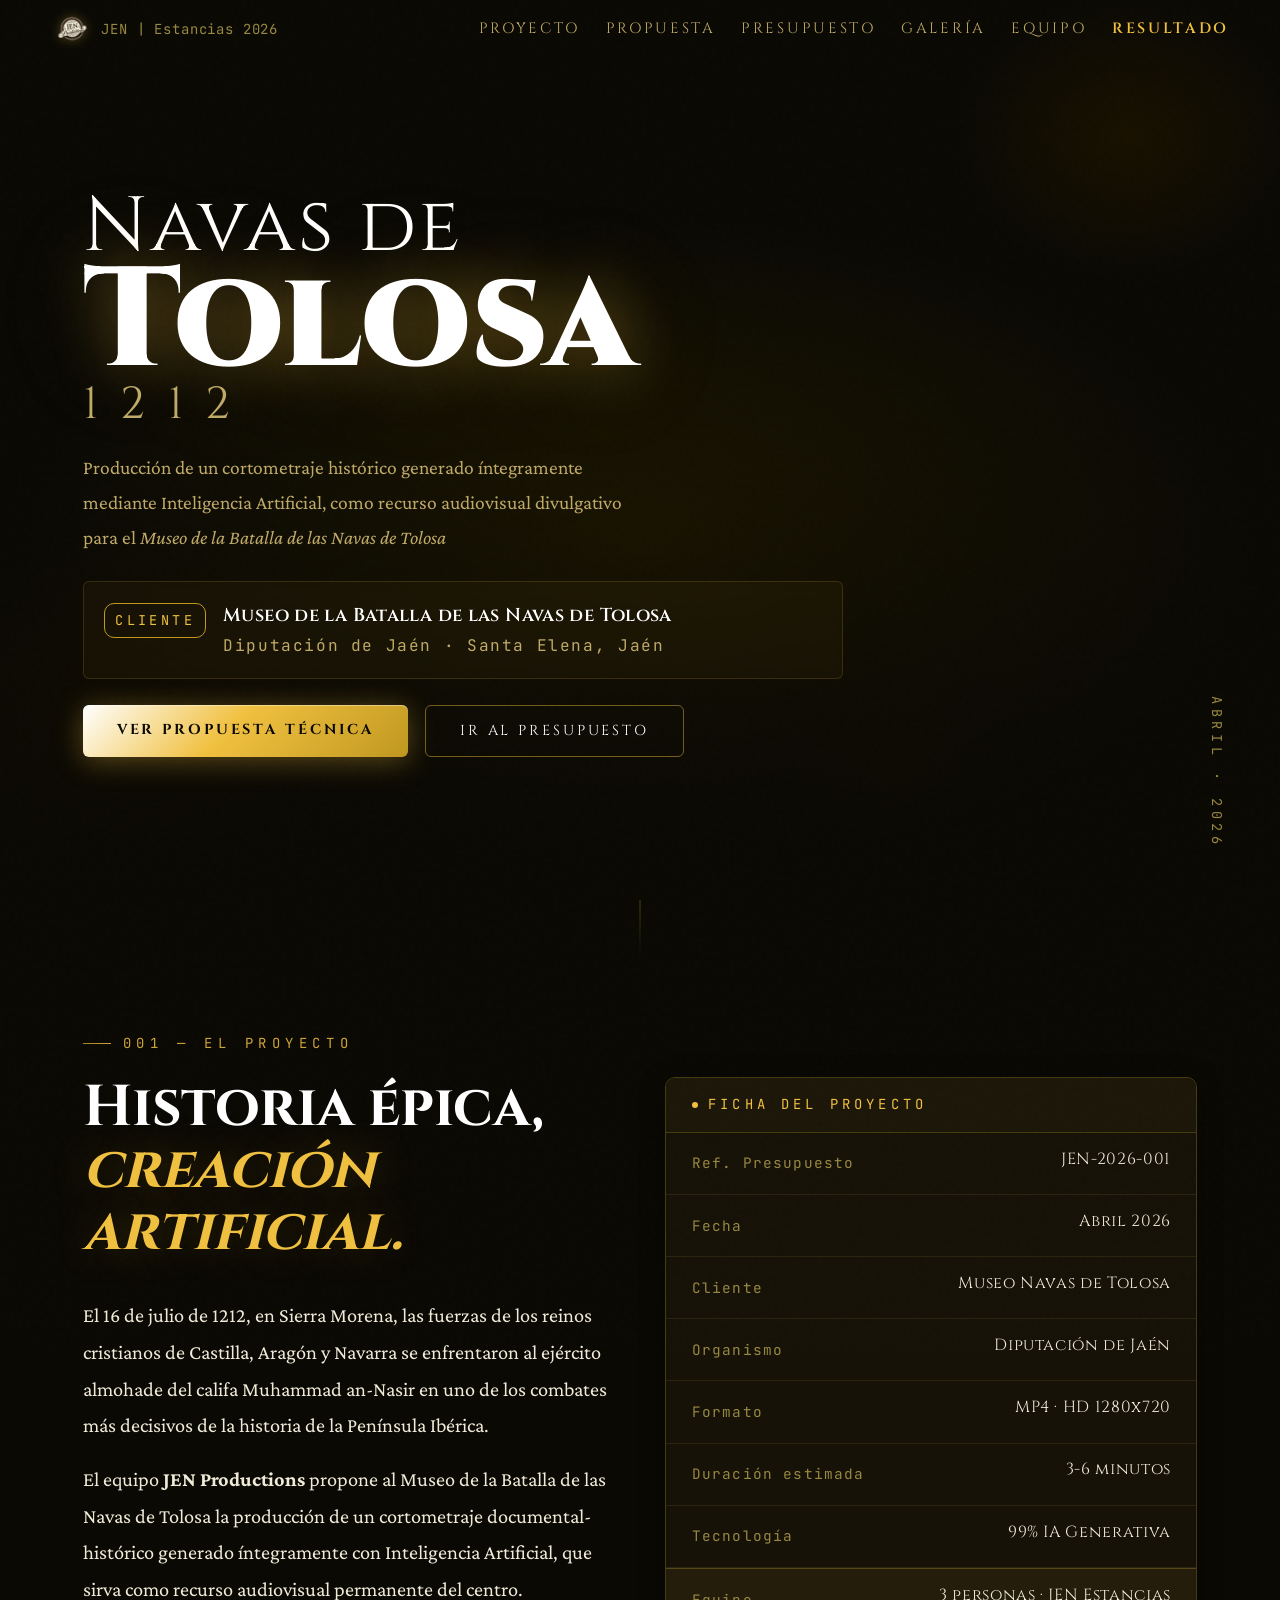
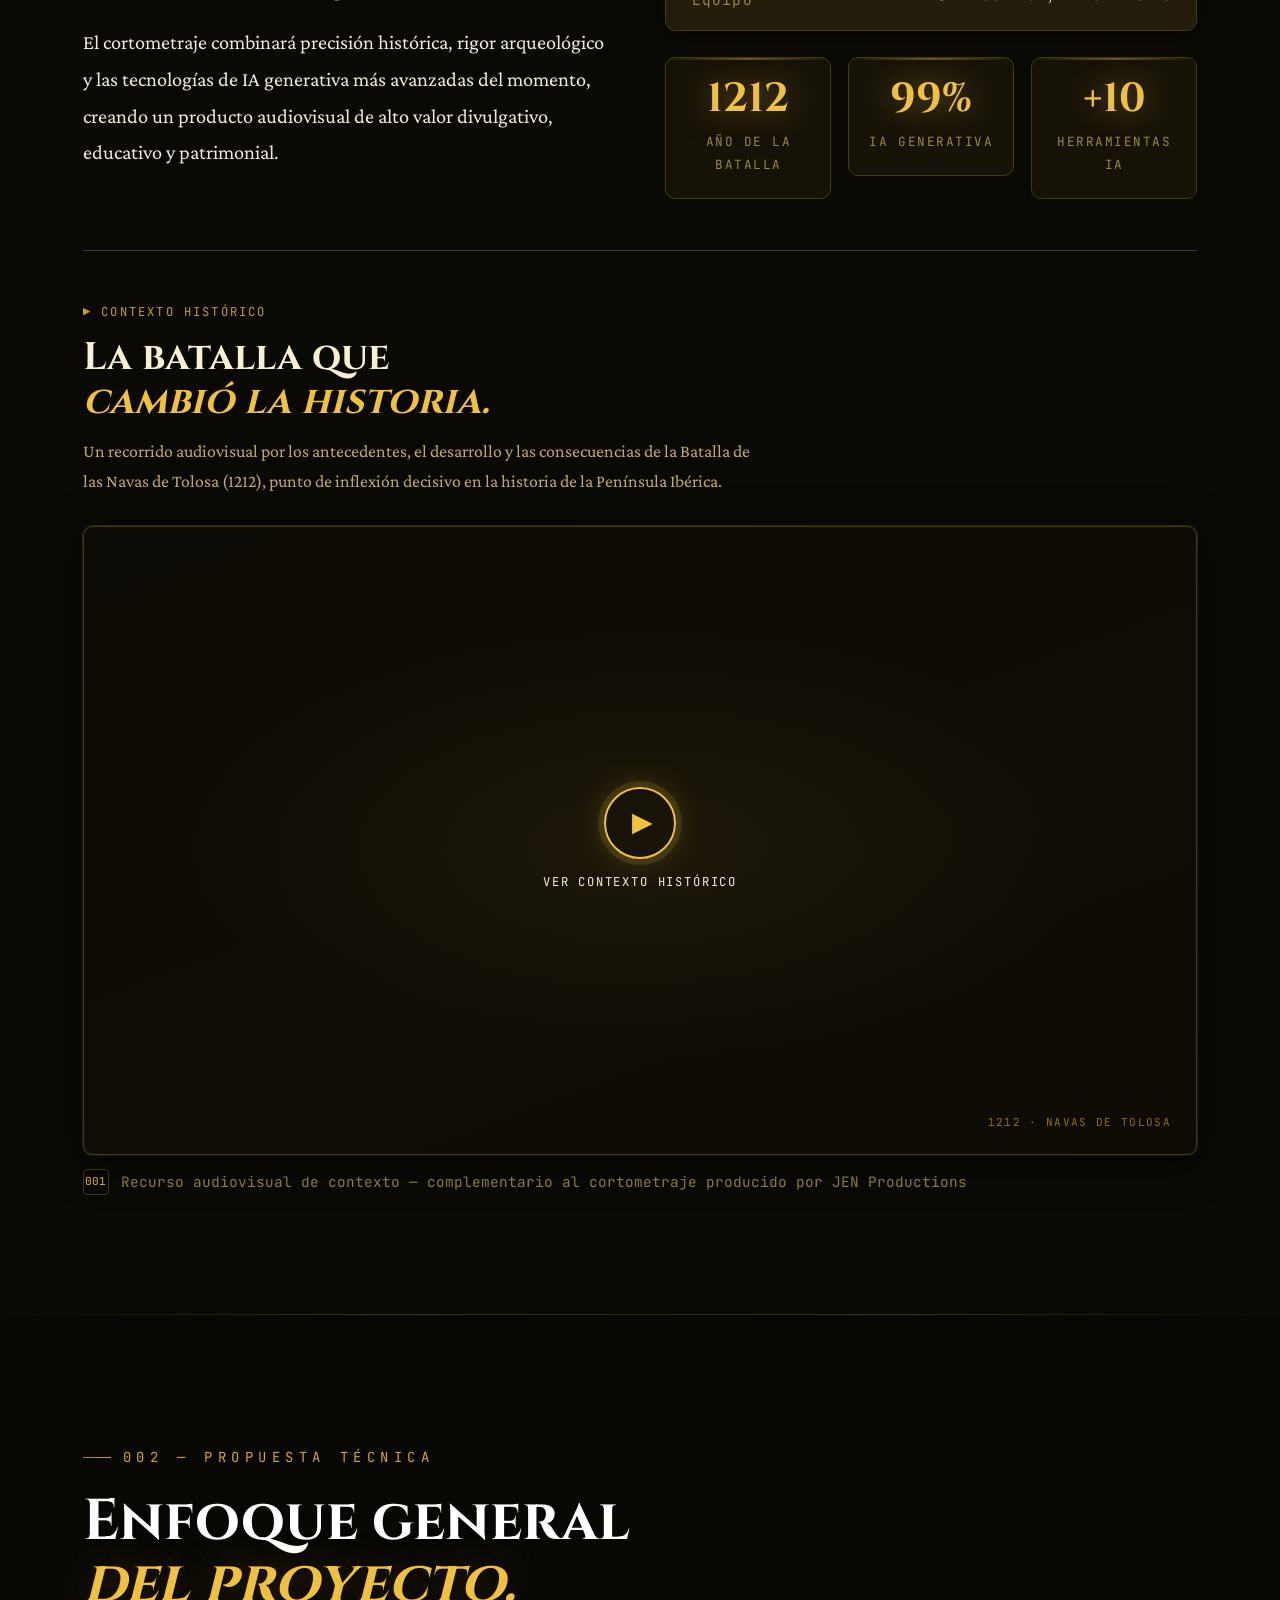
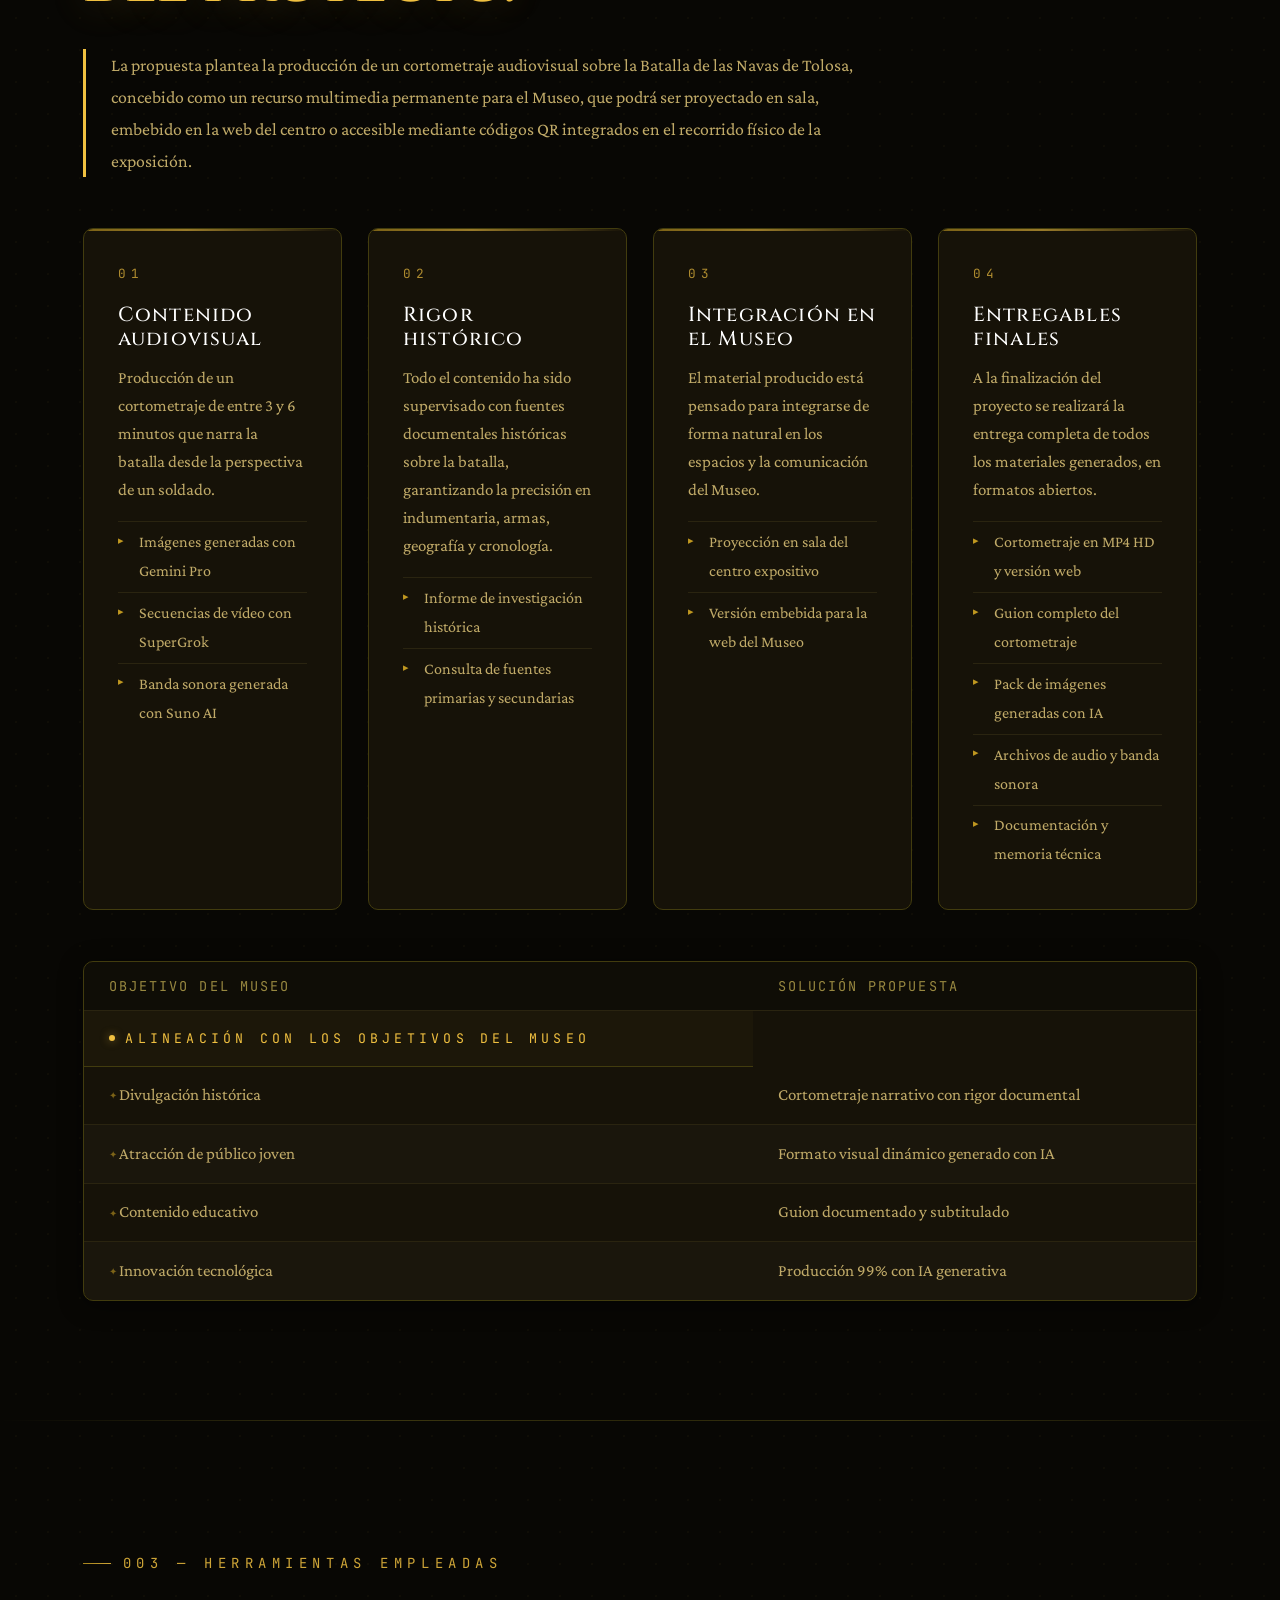
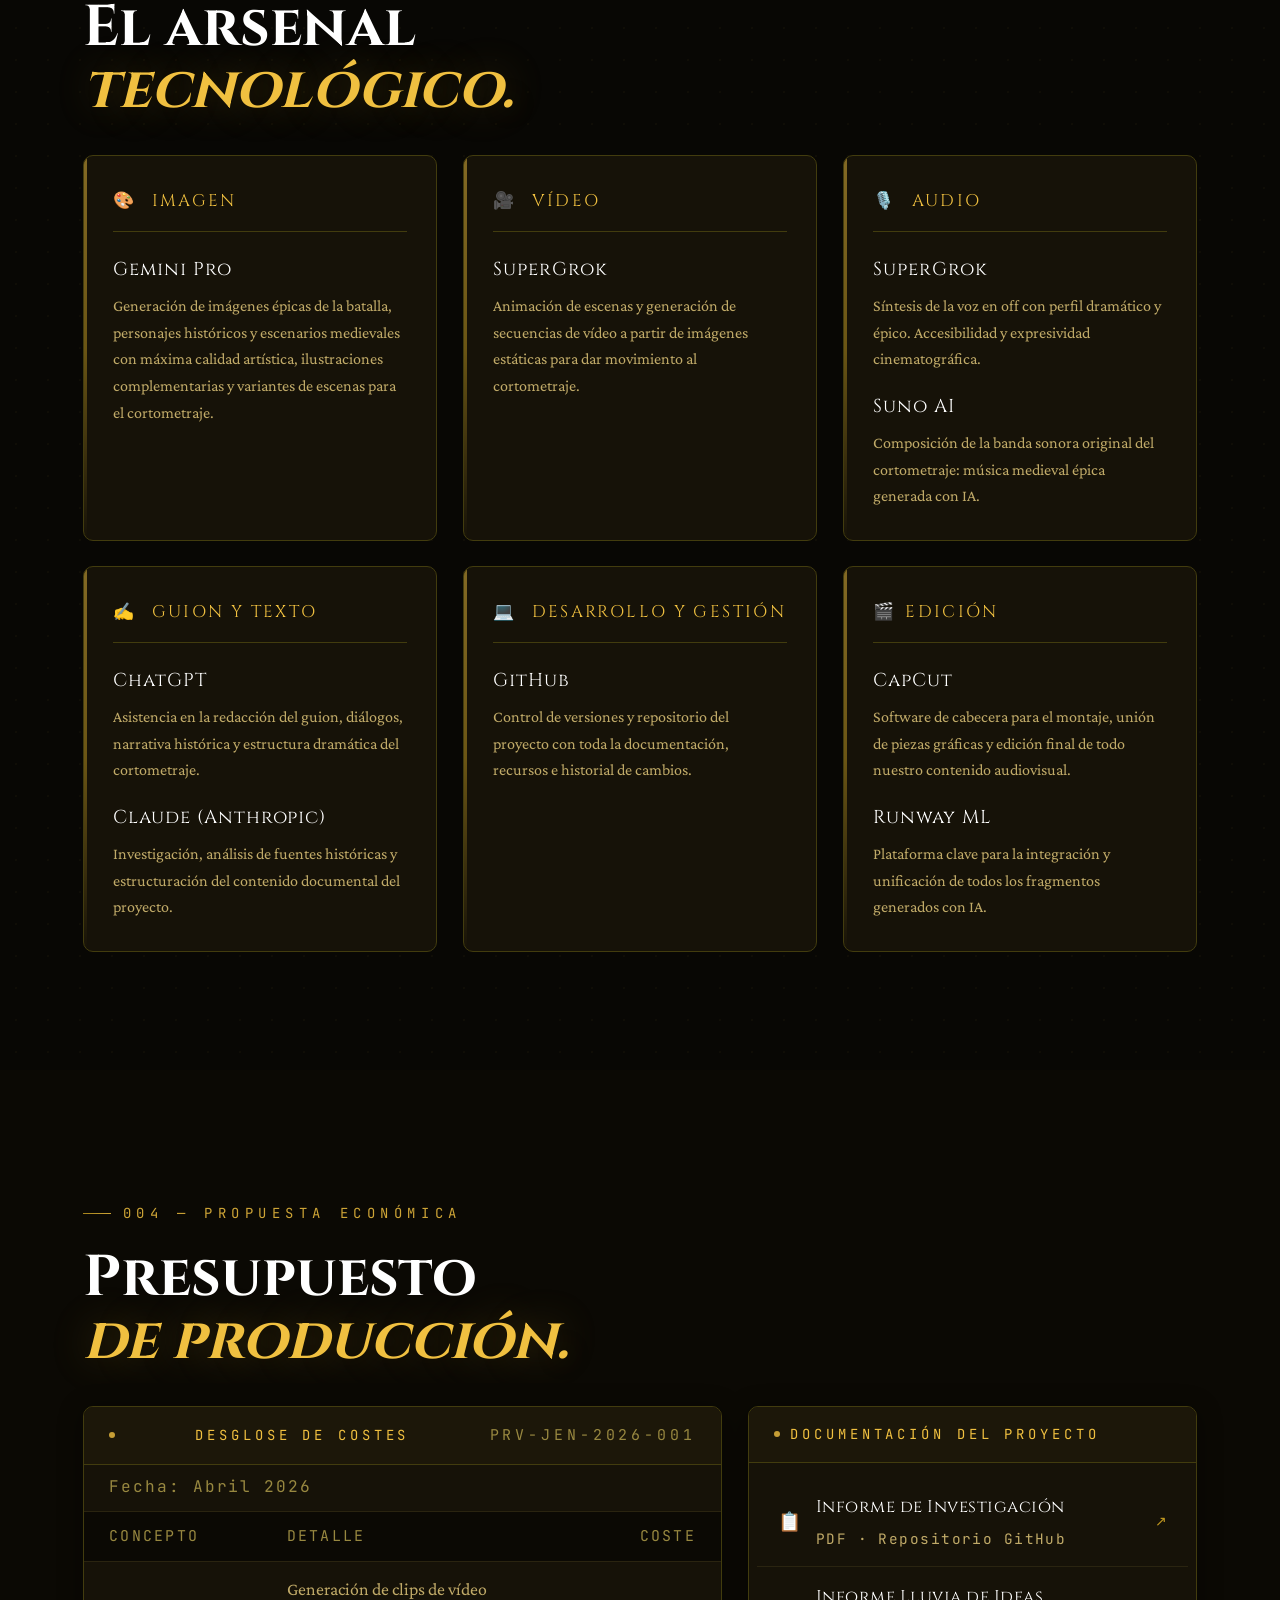
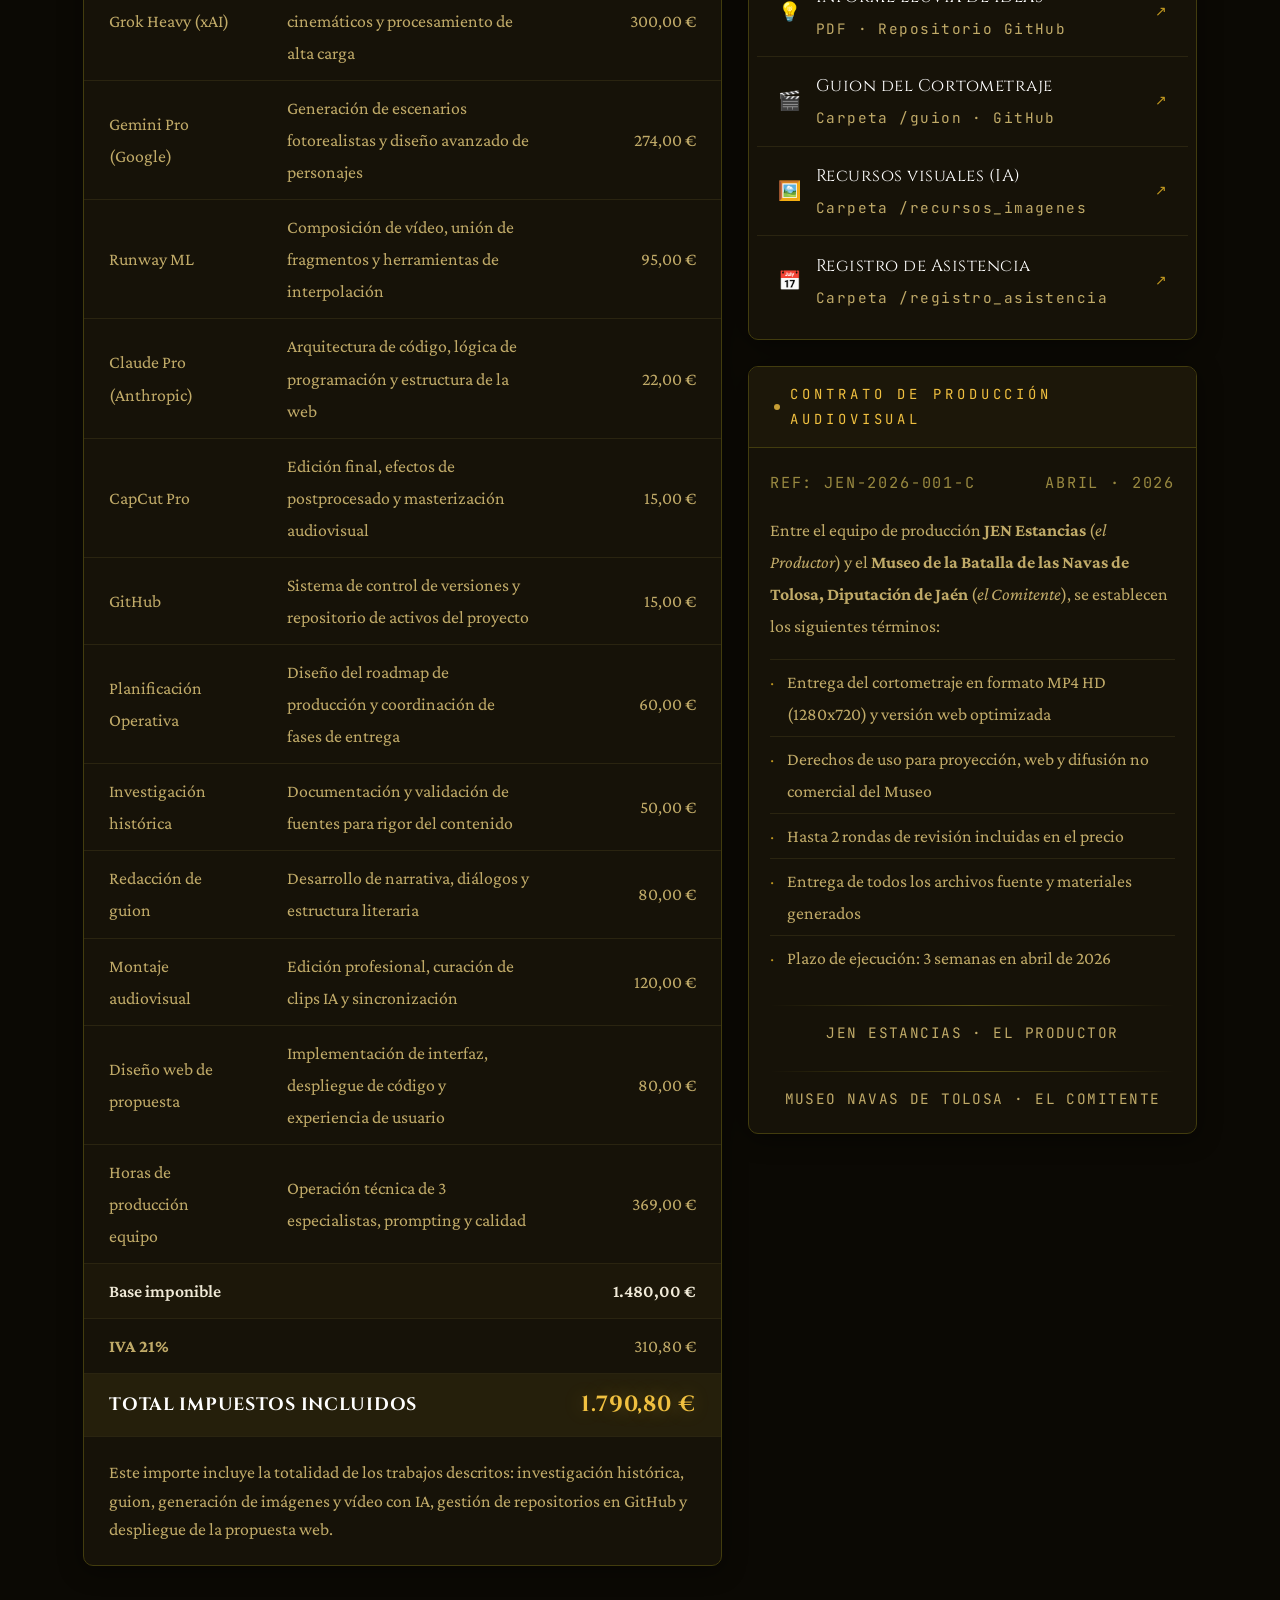
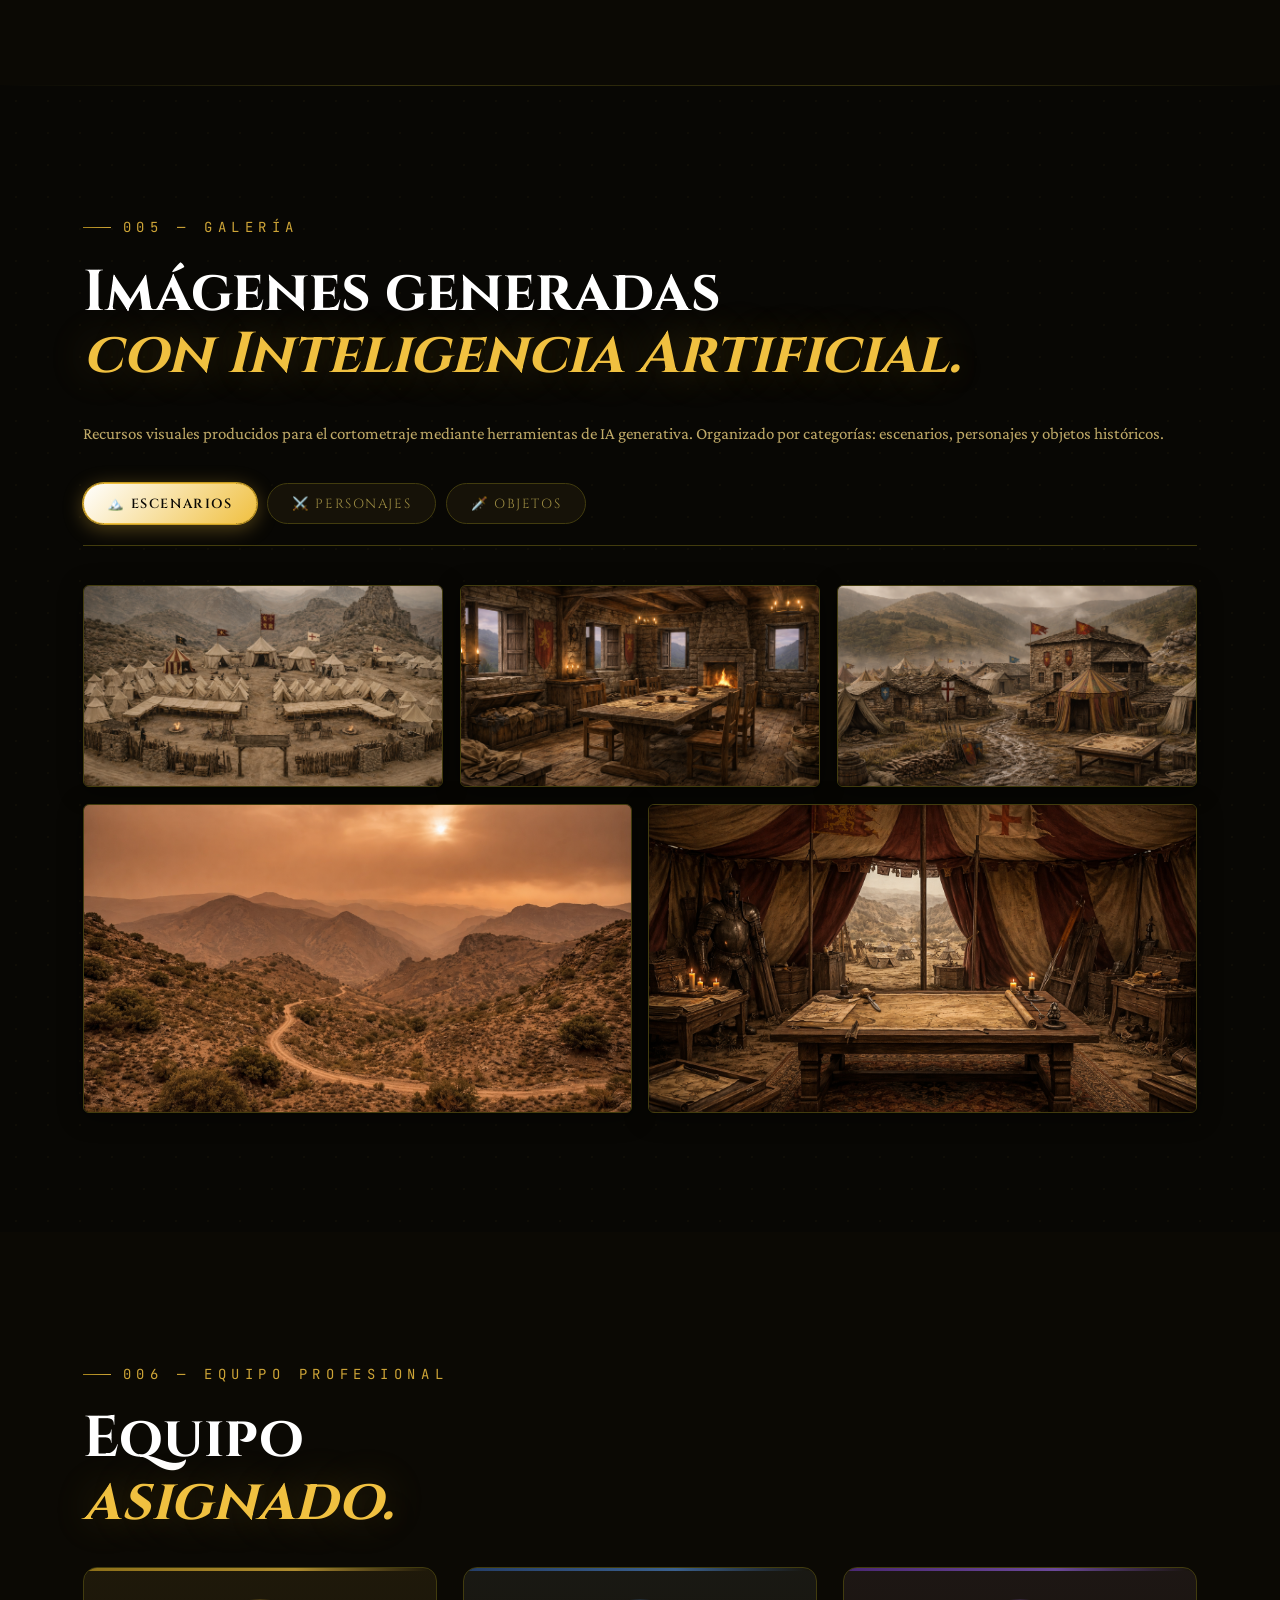
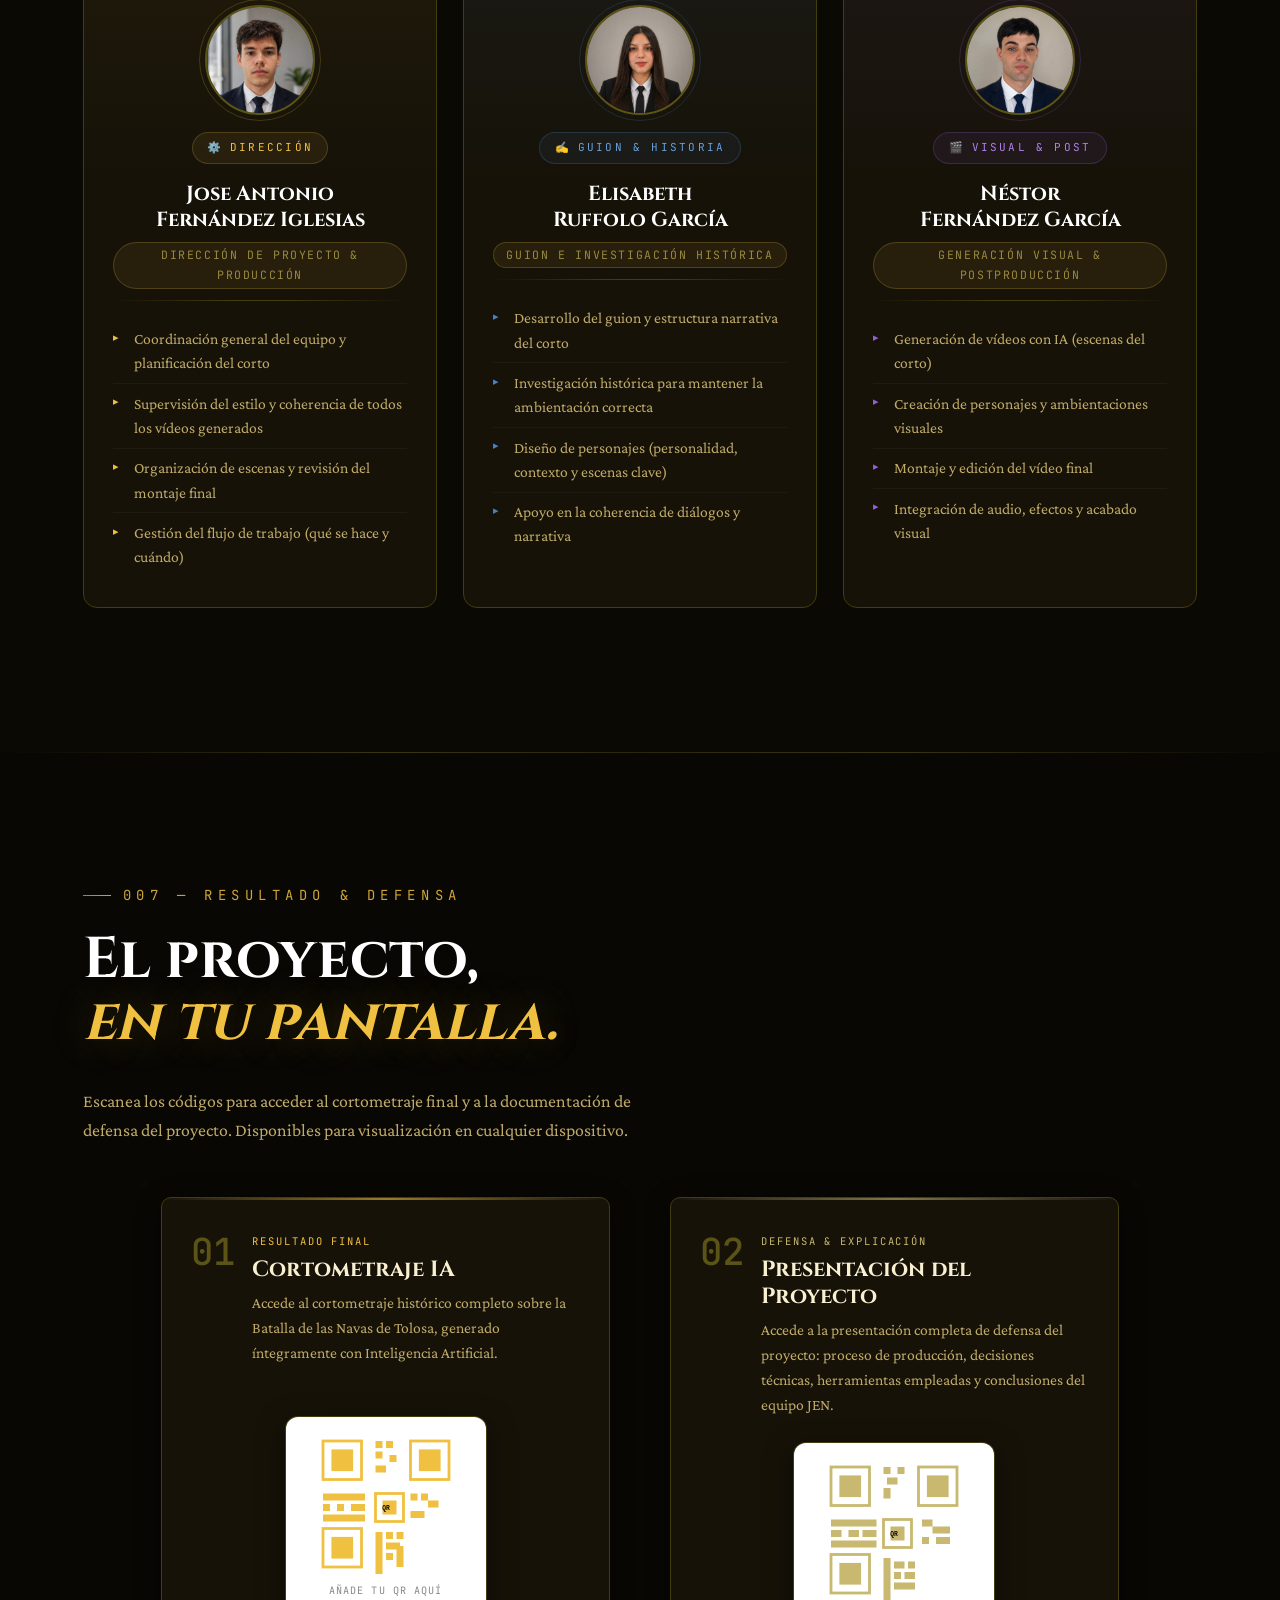
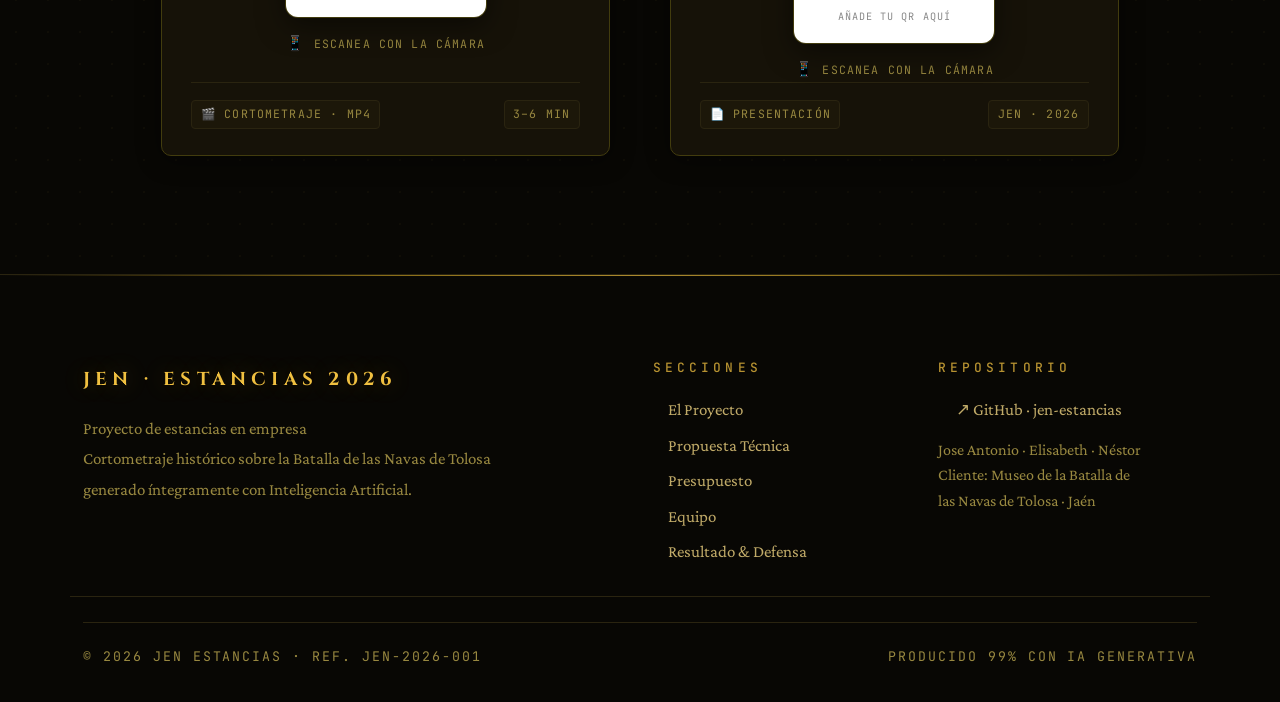
==== commit 11e049cb: "Pagina web v2.2" ====
--- a/docs/index.html
+++ b/docs/index.html
@@ -103,10 +103,10 @@
         <ul class="navbar-nav gap-lg-4 py-3 py-lg-0">
           <li class="nav-item"><a class="nav-link-custom" href="#proyecto">Proyecto</a></li>
           <li class="nav-item"><a class="nav-link-custom" href="#propuesta">Propuesta</a></li>
-          <li class="nav-item"><a class="nav-link-custom" href="#herramientas">Herramientas</a></li>
           <li class="nav-item"><a class="nav-link-custom" href="#presupuesto">Presupuesto</a></li>
           <li class="nav-item"><a class="nav-link-custom" href="#galeria">Galería</a></li>
           <li class="nav-item"><a class="nav-link-custom" href="#equipo">Equipo</a></li>
+          <li class="nav-item"><a class="nav-link-custom nav-link-highlight" href="#resultado">Resultado</a></li>
         </ul>
       </div>
     </div>
@@ -225,29 +225,74 @@
             <div class="row g-3" aria-label="Estadísticas del proyecto">
               <div class="col-4">
                 <div class="stat-mini">
-                  <span class="stat-n">1212</span>
+                  <span class="stat-n" data-target="1212" data-suffix="">1212</span>
                   <span class="stat-l">Año de la batalla</span>
                 </div>
               </div>
               <div class="col-4">
                 <div class="stat-mini">
-                  <span class="stat-n">99%</span>
+                  <span class="stat-n" data-target="99" data-suffix="%">99%</span>
                   <span class="stat-l">IA generativa</span>
                 </div>
               </div>
               <div class="col-4">
                 <div class="stat-mini">
-                  <span class="stat-n">+10</span>
+                  <span class="stat-n" data-target="10" data-prefix="+" data-suffix="">+10</span>
                   <span class="stat-l">Herramientas IA</span>
                 </div>
               </div>
             </div>
           </div>
         </div>
+
+        <!-- VIDEO CONTEXTO HISTÓRICO -->
+        <div class="video-context-wrap reveal mt-5">
+          <div class="video-context-label" aria-hidden="true">▶ CONTEXTO HISTÓRICO</div>
+          <h3 class="video-context-title">La batalla que<br /><em>cambió la historia.</em></h3>
+          <p class="video-context-desc">Un recorrido audiovisual por los antecedentes, el desarrollo y las consecuencias de la Batalla de las Navas de Tolosa (1212), punto de inflexión decisivo en la historia de la Península Ibérica.</p>
+          <div class="video-context-player">
+            <div class="video-context-frame">
+              <!-- Sustituye el src por la URL de tu vídeo de YouTube/Vimeo o ruta local -->
+              <!-- Para YouTube: usa https://www.youtube.com/embed/TU_ID_VIDEO?rel=0&modestbranding=1 -->
+              <!-- Para Vimeo: usa https://player.vimeo.com/video/TU_ID_VIDEO -->
+              <!-- Para vídeo local: comenta el iframe y descomenta el <video> de abajo -->
+              <iframe
+                id="historia-video-iframe"
+                src="about:blank"
+                data-src="https://www.youtube.com/embed/sPxSAFDSZfA?rel=0&modestbranding=1&color=white"
+                title="Contexto histórico — Batalla de las Navas de Tolosa 1212"
+                allow="accelerometer; autoplay; clipboard-write; encrypted-media; gyroscope; picture-in-picture"
+                allowfullscreen
+                loading="lazy"
+                aria-label="Vídeo: Contexto histórico de la Batalla de las Navas de Tolosa">
+              </iframe>
+              <!-- ALTERNATIVA: vídeo local
+              <video controls preload="metadata" poster="recursos_imagenes/escenarios/sierraMorena.png">
+                <source src="recursos_imagenes/videos/contexto_historico.mp4" type="video/mp4" />
+                Tu navegador no soporta vídeo HTML5.
+              </video>
+              -->
+              <div class="video-context-overlay" id="video-context-overlay">
+                <button class="video-play-btn" id="video-play-btn" aria-label="Reproducir vídeo de contexto histórico sobre la Batalla de las Navas de Tolosa">
+                  <span class="play-icon" aria-hidden="true">▶</span>
+                  <span class="play-label" aria-hidden="true">Ver contexto histórico</span>
+                </button>
+                <div class="video-overlay-meta" aria-hidden="true">
+                  <span>1212 · Navas de Tolosa</span>
+                </div>
+              </div>
+            </div>
+            <div class="video-context-caption">
+              <span class="video-caption-tag" aria-hidden="true">001</span>
+              Recurso audiovisual de contexto — complementario al cortometraje producido por JEN Productions
+            </div>
+          </div>
+        </div>
+
       </div>
     </section>
 
-    <!-- 002 · PROPUESTA TÉCNICA -->
+    <!-- 003 · PROPUESTA TÉCNICA -->
     <section id="propuesta" class="section section-dark" aria-labelledby="titulo-propuesta">
       <div class="container">
         <div class="section-label" aria-hidden="true">002 — Propuesta Técnica</div>
@@ -437,7 +482,7 @@
       </div>
     </section>
 
-    <!-- 004 · PRESUPUESTO -->
+    <!-- 006 · PRESUPUESTO -->
     <section id="presupuesto" class="section" aria-labelledby="titulo-presupuesto">
       <div class="container">
         <div class="section-label" aria-hidden="true">004 — Propuesta Económica</div>
@@ -763,47 +808,236 @@
       <div class="container">
         <div class="section-label" aria-hidden="true">006 — Equipo Profesional</div>
         <h2 id="titulo-equipo" class="section-title">Equipo<br /><em>asignado.</em></h2>
-        <div class="row g-4 mb-4">
+        <div class="row g-4 mb-4 justify-content-center">
+
+          <!-- Jose Antonio -->
           <div class="col-12 col-md-6 col-lg-4">
-            <div class="team-card reveal h-100">
-              <div class="team-avatar flex-shrink-0">
-                <img src="recursos_imagenes/fotos_perfil/foto_Jose.jpeg" alt="Jose Antonio Fernández Iglesias" />
-              </div>
-              <div class="team-info">
-                <h3>Jose Antonio Fernández Iglesias</h3>
-                <p class="team-role">Director de Proyecto &amp; Producción</p>
-                <p class="team-desc">Responsable de la dirección general del proyecto, coordinación del equipo, gestión
-                  del repositorio GitHub y supervisión de la entrega final al cliente.</p>
-              </div>
-            </div>
-          </div>
+            <div class="team-card reveal h-100" data-role="director">
+              <div class="team-card-top-bar" aria-hidden="true"></div>
+              <div class="team-card-header">
+                <div class="team-avatar-wrap">
+                  <div class="team-avatar">
+                    <img src="recursos_imagenes/fotos_perfil/foto_Jose.jpeg" alt="Jose Antonio Fernández Iglesias" />
+                  </div>
+                  <div class="team-avatar-ring" aria-hidden="true"></div>
+                </div>
+                <div class="team-specialty-tag" aria-hidden="true"><span>⚙️</span> Dirección</div>
+              </div>
+              <div class="team-card-body">
+                <h3 class="team-name">Jose Antonio<br/>Fernández Iglesias</h3>
+                <p class="team-role">Dirección de Proyecto &amp; Producción</p>
+                <div class="team-divider" aria-hidden="true"></div>
+                <ul class="team-list">
+                  <li>Coordinación general del equipo y planificación del corto</li>
+                  <li>Supervisión del estilo y coherencia de todos los vídeos generados</li>
+                  <li>Organización de escenas y revisión del montaje final</li>
+                  <li>Gestión del flujo de trabajo (qué se hace y cuándo)</li>
+                </ul>
+              </div>
+            </div>
+          </div>
+
+          <!-- Elisabeth -->
           <div class="col-12 col-md-6 col-lg-4">
-            <div class="team-card reveal h-100">
-              <div class="team-avatar flex-shrink-0">
-                <img src="recursos_imagenes/fotos_perfil/foto_Eli.jpeg" alt="Elisabeth Ruffolo García" />
-              </div>
-              <div class="team-info">
-                <h3>Elisabeth Ruffolo García</h3>
+            <div class="team-card reveal h-100" data-role="guion">
+              <div class="team-card-top-bar" aria-hidden="true"></div>
+              <div class="team-card-header">
+                <div class="team-avatar-wrap">
+                  <div class="team-avatar">
+                    <img src="recursos_imagenes/fotos_perfil/foto_Eli.jpeg" alt="Elisabeth Ruffolo García" />
+                  </div>
+                  <div class="team-avatar-ring" aria-hidden="true"></div>
+                </div>
+                <div class="team-specialty-tag" aria-hidden="true"><span>✍️</span> Guion &amp; Historia</div>
+              </div>
+              <div class="team-card-body">
+                <h3 class="team-name">Elisabeth<br/>Ruffolo García</h3>
                 <p class="team-role">Guion e Investigación Histórica</p>
-                <p class="team-desc">A cargo de la investigación histórica, redacción del guion literario y técnico,
-                  documentación del proceso y coordinación con el contenido del Museo.</p>
-              </div>
-            </div>
-          </div>
+                <div class="team-divider" aria-hidden="true"></div>
+                <ul class="team-list">
+                  <li>Desarrollo del guion y estructura narrativa del corto</li>
+                  <li>Investigación histórica para mantener la ambientación correcta</li>
+                  <li>Diseño de personajes (personalidad, contexto y escenas clave)</li>
+                  <li>Apoyo en la coherencia de diálogos y narrativa</li>
+                </ul>
+              </div>
+            </div>
+          </div>
+
+          <!-- Néstor -->
           <div class="col-12 col-md-6 col-lg-4">
-            <div class="team-card reveal h-100">
-              <div class="team-avatar flex-shrink-0">
-                <img src="recursos_imagenes/fotos_perfil/foto_Nestor.jpeg" alt="Néstor Fernández García" />
-              </div>
-              <div class="team-info">
-                <h3>Néstor Fernández García</h3>
+            <div class="team-card reveal h-100" data-role="visual">
+              <div class="team-card-top-bar" aria-hidden="true"></div>
+              <div class="team-card-header">
+                <div class="team-avatar-wrap">
+                  <div class="team-avatar">
+                    <img src="recursos_imagenes/fotos_perfil/foto_Nestor.jpeg" alt="Néstor Fernández García" />
+                  </div>
+                  <div class="team-avatar-ring" aria-hidden="true"></div>
+                </div>
+                <div class="team-specialty-tag" aria-hidden="true"><span>🎬</span> Visual &amp; Post</div>
+              </div>
+              <div class="team-card-body">
+                <h3 class="team-name">Néstor<br/>Fernández García</h3>
                 <p class="team-role">Generación Visual &amp; Postproducción</p>
-                <p class="team-desc">Responsable de la generación de imágenes y vídeo con IA, síntesis de audio, montaje
-                  del cortometraje y entrega de materiales finales.</p>
-              </div>
-            </div>
-          </div>
-        </div>
+                <div class="team-divider" aria-hidden="true"></div>
+                <ul class="team-list">
+                  <li>Generación de vídeos con IA (escenas del corto)</li>
+                  <li>Creación de personajes y ambientaciones visuales</li>
+                  <li>Montaje y edición del vídeo final</li>
+                  <li>Integración de audio, efectos y acabado visual</li>
+                </ul>
+              </div>
+            </div>
+          </div>
+
+        </div>
+      </div>
+    </section>
+
+    <!-- 007 · RESULTADO & DEFENSA -->
+    <section id="resultado" class="section section-dark" aria-labelledby="titulo-resultado">
+      <div class="container">
+        <div class="section-label" aria-hidden="true">007 — Resultado &amp; Defensa</div>
+        <h2 id="titulo-resultado" class="section-title">El proyecto,<br /><em>en tu pantalla.</em></h2>
+        <p class="qr-intro">Escanea los códigos para acceder al cortometraje final y a la documentación de defensa del proyecto. Disponibles para visualización en cualquier dispositivo.</p>
+
+        <div class="row g-4 justify-content-center align-items-stretch qr-grid">
+
+          <!-- QR 1: Cortometraje resultado -->
+          <div class="col-12 col-sm-10 col-md-6 col-lg-5 d-flex">
+            <article class="qr-card reveal h-100" aria-labelledby="qr-title-01" aria-describedby="qr-desc-01">
+              <div class="qr-card-header">
+                <div class="qr-num" aria-hidden="true">01</div>
+                <div class="qr-card-meta">
+                  <div class="qr-card-tag" aria-hidden="true">RESULTADO FINAL</div>
+                  <h3 class="qr-card-title" id="qr-title-01">Cortometraje IA</h3>
+                  <p class="qr-card-desc" id="qr-desc-01">Accede al cortometraje histórico completo sobre la Batalla de las Navas de Tolosa, generado íntegramente con Inteligencia Artificial.</p>
+                </div>
+              </div>
+              <div class="qr-frame-wrap">
+                <div class="qr-frame" aria-describedby="qr-desc-01">
+                  <!-- Reemplaza el src con tu QR real generado en qr-code-generator.com u similar -->
+                  <!-- El QR debe apuntar a la URL del vídeo final (YouTube, Drive, etc.) -->
+                  <img
+                    src="recursos_imagenes/qr/qr_cortometraje.png"
+                    alt="Código QR para acceder al cortometraje Navas de Tolosa 1212"
+                    class="qr-img"
+                    onerror="this.style.display='none'; this.nextElementSibling.style.display='flex';"
+                  />
+                  <!-- Placeholder visual si no hay imagen QR real -->
+                  <div class="qr-placeholder" aria-hidden="true" style="display:none;">
+                    <svg viewBox="0 0 200 200" xmlns="http://www.w3.org/2000/svg" aria-hidden="true">
+                      <rect x="10" y="10" width="55" height="55" fill="none" stroke="#f0c040" stroke-width="4"/>
+                      <rect x="22" y="22" width="31" height="31" fill="#f0c040"/>
+                      <rect x="135" y="10" width="55" height="55" fill="none" stroke="#f0c040" stroke-width="4"/>
+                      <rect x="147" y="22" width="31" height="31" fill="#f0c040"/>
+                      <rect x="10" y="135" width="55" height="55" fill="none" stroke="#f0c040" stroke-width="4"/>
+                      <rect x="22" y="147" width="31" height="31" fill="#f0c040"/>
+                      <rect x="85" y="10" width="10" height="10" fill="#f0c040"/>
+                      <rect x="100" y="10" width="10" height="10" fill="#f0c040"/>
+                      <rect x="85" y="25" width="10" height="10" fill="#f0c040"/>
+                      <rect x="105" y="30" width="10" height="10" fill="#f0c040"/>
+                      <rect x="85" y="45" width="15" height="10" fill="#f0c040"/>
+                      <rect x="135" y="85" width="10" height="10" fill="#f0c040"/>
+                      <rect x="150" y="85" width="10" height="10" fill="#f0c040"/>
+                      <rect x="160" y="95" width="15" height="10" fill="#f0c040"/>
+                      <rect x="135" y="110" width="20" height="10" fill="#f0c040"/>
+                      <rect x="85" y="85" width="40" height="40" fill="none" stroke="#f0c040" stroke-width="4"/>
+                      <rect x="95" y="95" width="20" height="20" fill="#f0c040"/>
+                      <rect x="10" y="85" width="60" height="10" fill="#f0c040"/>
+                      <rect x="10" y="100" width="10" height="10" fill="#f0c040"/>
+                      <rect x="30" y="100" width="10" height="10" fill="#f0c040"/>
+                      <rect x="50" y="100" width="20" height="10" fill="#f0c040"/>
+                      <rect x="10" y="115" width="60" height="10" fill="#f0c040"/>
+                      <rect x="85" y="140" width="10" height="60" fill="#f0c040"/>
+                      <rect x="100" y="140" width="10" height="10" fill="#f0c040"/>
+                      <rect x="115" y="140" width="10" height="10" fill="#f0c040"/>
+                      <rect x="100" y="155" width="20" height="10" fill="#f0c040"/>
+                      <rect x="100" y="170" width="10" height="10" fill="#f0c040"/>
+                      <rect x="115" y="160" width="10" height="30" fill="#f0c040"/>
+                      <text x="100" y="108" text-anchor="middle" fill="#0b0904" font-size="9" font-family="monospace" font-weight="bold">QR</text>
+                    </svg>
+                    <span class="qr-placeholder-label">Añade tu QR aquí</span>
+                  </div>
+                </div>
+                <div class="qr-scan-hint" aria-hidden="true">
+                  <span class="qr-scan-icon">📱</span> Escanea con la cámara
+                </div>
+              </div>
+              <div class="qr-card-footer" aria-label="Formato y duración">
+                <span class="qr-format-tag">🎬 Cortometraje · MP4</span>
+                <span class="qr-duration-tag">3–6 min</span>
+              </div>
+            </article>
+          </div>
+
+          <!-- QR 2: Defensa del proyecto -->
+          <div class="col-12 col-sm-10 col-md-6 col-lg-5 d-flex">
+            <article class="qr-card qr-card--defense reveal h-100" aria-labelledby="qr-title-02" aria-describedby="qr-desc-02">
+              <div class="qr-card-header">
+                <div class="qr-num" aria-hidden="true">02</div>
+                <div class="qr-card-meta">
+                  <div class="qr-card-tag" aria-hidden="true">DEFENSA &amp; EXPLICACIÓN</div>
+                  <h3 class="qr-card-title" id="qr-title-02">Presentación del<br/>Proyecto</h3>
+                  <p class="qr-card-desc" id="qr-desc-02">Accede a la presentación completa de defensa del proyecto: proceso de producción, decisiones técnicas, herramientas empleadas y conclusiones del equipo JEN.</p>
+                </div>
+              </div>
+              <div class="qr-frame-wrap">
+                <div class="qr-frame qr-frame--defense" aria-describedby="qr-desc-02">
+                  <img
+                    src="recursos_imagenes/qr/qr_defensa.png"
+                    alt="Código QR para acceder a la defensa y presentación del Proyecto JEN Estancias 2026"
+                    class="qr-img"
+                    onerror="this.style.display='none'; this.nextElementSibling.style.display='flex';"
+                  />
+                  <!-- Placeholder visual si no hay imagen QR real -->
+                  <div class="qr-placeholder qr-placeholder--defense" aria-hidden="true" style="display:none;">
+                    <svg viewBox="0 0 200 200" xmlns="http://www.w3.org/2000/svg" aria-hidden="true">
+                      <rect x="10" y="10" width="55" height="55" fill="none" stroke="#c8b870" stroke-width="4"/>
+                      <rect x="22" y="22" width="31" height="31" fill="#c8b870"/>
+                      <rect x="135" y="10" width="55" height="55" fill="none" stroke="#c8b870" stroke-width="4"/>
+                      <rect x="147" y="22" width="31" height="31" fill="#c8b870"/>
+                      <rect x="10" y="135" width="55" height="55" fill="none" stroke="#c8b870" stroke-width="4"/>
+                      <rect x="22" y="147" width="31" height="31" fill="#c8b870"/>
+                      <rect x="85" y="10" width="10" height="10" fill="#c8b870"/>
+                      <rect x="105" y="10" width="10" height="10" fill="#c8b870"/>
+                      <rect x="90" y="25" width="15" height="10" fill="#c8b870"/>
+                      <rect x="85" y="40" width="10" height="15" fill="#c8b870"/>
+                      <rect x="140" y="85" width="15" height="10" fill="#c8b870"/>
+                      <rect x="155" y="95" width="25" height="10" fill="#c8b870"/>
+                      <rect x="140" y="110" width="10" height="10" fill="#c8b870"/>
+                      <rect x="160" y="110" width="20" height="10" fill="#c8b870"/>
+                      <rect x="85" y="85" width="40" height="40" fill="none" stroke="#c8b870" stroke-width="4"/>
+                      <rect x="95" y="95" width="20" height="20" fill="#c8b870"/>
+                      <rect x="10" y="85" width="65" height="10" fill="#c8b870"/>
+                      <rect x="10" y="100" width="15" height="10" fill="#c8b870"/>
+                      <rect x="35" y="100" width="15" height="10" fill="#c8b870"/>
+                      <rect x="55" y="100" width="20" height="10" fill="#c8b870"/>
+                      <rect x="10" y="115" width="65" height="10" fill="#c8b870"/>
+                      <rect x="85" y="140" width="10" height="60" fill="#c8b870"/>
+                      <rect x="100" y="145" width="15" height="10" fill="#c8b870"/>
+                      <rect x="120" y="145" width="10" height="10" fill="#c8b870"/>
+                      <rect x="100" y="160" width="10" height="10" fill="#c8b870"/>
+                      <rect x="115" y="160" width="15" height="10" fill="#c8b870"/>
+                      <rect x="100" y="175" width="30" height="10" fill="#c8b870"/>
+                      <text x="100" y="108" text-anchor="middle" fill="#0b0904" font-size="9" font-family="monospace" font-weight="bold">QR</text>
+                    </svg>
+                    <span class="qr-placeholder-label">Añade tu QR aquí</span>
+                  </div>
+                </div>
+                <div class="qr-scan-hint" aria-hidden="true">
+                  <span class="qr-scan-icon">📱</span> Escanea con la cámara
+                </div>
+              </div>
+              <div class="qr-card-footer" aria-label="Formato del recurso">
+                <span class="qr-format-tag">📄 Presentación</span>
+                <span class="qr-duration-tag">JEN · 2026</span>
+              </div>
+            </article>
+          </div>
+
+        </div><!-- /qr-grid -->
       </div>
     </section>
 
@@ -823,9 +1057,9 @@
           <nav aria-label="Mapa del sitio">
             <a href="#proyecto" class="footer-link">El Proyecto</a>
             <a href="#propuesta" class="footer-link">Propuesta Técnica</a>
-            <a href="#herramientas" class="footer-link">Herramientas</a>
             <a href="#presupuesto" class="footer-link">Presupuesto</a>
             <a href="#equipo" class="footer-link">Equipo</a>
+            <a href="#resultado" class="footer-link">Resultado &amp; Defensa</a>
           </nav>
         </div>
         <div class="col-6 col-lg-3">
@@ -864,6 +1098,76 @@
 
   <script src="https://cdn.jsdelivr.net/npm/bootstrap@5.3.3/dist/js/bootstrap.bundle.min.js"></script>
   <script src="js/main.js"></script>
+  <script>
+    // ── CONTADORES ANIMADOS EN ESTADÍSTICAS ──
+    (function () {
+      const prefersReduced = window.matchMedia('(prefers-reduced-motion: reduce)').matches;
+
+      function animateCounter(el) {
+        if (el.dataset.counted) return;
+        el.dataset.counted = 'true';
+
+        const target   = parseInt(el.dataset.target, 10);
+        const prefix   = el.dataset.prefix  || '';
+        const suffix   = el.dataset.suffix  || '';
+        const duration = prefersReduced ? 0 : 1600;
+        const start    = performance.now();
+        // Para 1212 arrancamos desde 1100 para que no sea tan lento
+        const from     = target > 100 ? Math.floor(target * 0.88) : 0;
+
+        function step(now) {
+          const elapsed  = now - start;
+          const progress = Math.min(elapsed / duration, 1);
+          // Ease out quint
+          const eased    = 1 - Math.pow(1 - progress, 4);
+          const current  = Math.round(from + (target - from) * eased);
+          el.textContent = prefix + current + suffix;
+          if (progress < 1) requestAnimationFrame(step);
+        }
+
+        if (prefersReduced) {
+          el.textContent = prefix + target + suffix;
+        } else {
+          requestAnimationFrame(step);
+        }
+      }
+
+      const statObs = new IntersectionObserver((entries) => {
+        entries.forEach(e => {
+          if (!e.isIntersecting) return;
+          const el = e.target.querySelector('.stat-n[data-target]');
+          if (el) animateCounter(el);
+          statObs.unobserve(e.target);
+        });
+      }, { threshold: 0.6 });
+
+      document.querySelectorAll('.stat-mini').forEach(el => statObs.observe(el));
+    })();
+
+    // ── VÍDEO CONTEXTO HISTÓRICO — lazy load iframe al hacer clic ──
+    (function () {
+      const overlay = document.getElementById('video-context-overlay');
+      const playBtn = document.getElementById('video-play-btn');
+      const iframe  = document.getElementById('historia-video-iframe');
+      if (!overlay || !playBtn || !iframe) return;
+
+      function activateVideo() {
+        const src = iframe.dataset.src;
+        if (!src) return;
+        iframe.src = src.includes('?') ? src + '&autoplay=1' : src + '?autoplay=1';
+        overlay.style.opacity = '0';
+        overlay.style.pointerEvents = 'none';
+        overlay.setAttribute('aria-hidden', 'true');
+        iframe.focus();
+        setTimeout(() => { overlay.style.display = 'none'; }, 400);
+      }
+
+      overlay.addEventListener('click', activateVideo);
+      playBtn.addEventListener('keydown', function (e) {
+        if (e.key === 'Enter' || e.key === ' ') { e.preventDefault(); activateVideo(); }
+      });
+    })();
+  </script>
   <noscript>
     <style>
       .noscript-warn {
--- a/docs/css/styles.css
+++ b/docs/css/styles.css
@@ -1038,73 +1038,174 @@
 .team-card {
   background: var(--c-surface);
   border: 1px solid var(--c-border2);
-  padding: 2rem;
-  display: flex; gap: 1.5rem; align-items: flex-start;
-  border-radius: var(--r);
+  border-radius: 14px;
+  display: flex;
+  flex-direction: column;
+  overflow: hidden;
+  position: relative;
   transition: border-color 0.35s, transform 0.35s, box-shadow 0.35s;
-  position: relative; overflow: hidden;
-}
-
-/* Gold accent top bar — siempre visible */
-.team-card::before {
-  content: '';
-  position: absolute; top: 0; left: 0; right: 0; height: 2px;
-  background: linear-gradient(90deg, var(--c-gold-dk), var(--c-gold) 50%, transparent);
-  opacity: 0.45;
-  transition: opacity 0.35s;
-}
-
-.team-card::after {
-  content: '';
-  position: absolute; top: 0; left: 0; right: 0; bottom: 0;
-  background: linear-gradient(135deg, rgba(240,192,64,0.04) 0%, transparent 55%);
-  opacity: 0; transition: opacity 0.4s;
-  pointer-events: none;
 }
 
 .team-card:hover {
   border-color: var(--c-border3);
-  transform: translateY(-5px);
-  box-shadow: 0 24px 56px rgba(0,0,0,0.55), var(--gold-glow-sm);
-}
-.team-card:hover::before { opacity: 1; }
-.team-card:hover::after { opacity: 1; }
+  transform: translateY(-6px);
+  box-shadow: 0 28px 60px rgba(0,0,0,0.6), 0 0 0 1px rgba(240,192,64,0.12);
+}
+
+/* Barra superior de color por rol */
+.team-card-top-bar {
+  height: 3px;
+  width: 100%;
+  flex-shrink: 0;
+  background: linear-gradient(90deg, var(--c-gold-dk), var(--c-gold) 60%, transparent);
+  opacity: 0.7;
+  transition: opacity 0.35s;
+}
+.team-card:hover .team-card-top-bar { opacity: 1; }
+
+.team-card[data-role="guion"]  .team-card-top-bar { background: linear-gradient(90deg, #2a5090, #4a82c8 60%, transparent); }
+.team-card[data-role="visual"] .team-card-top-bar { background: linear-gradient(90deg, #6030a0, #9060d8 60%, transparent); }
+
+/* Header — foto centrada con halo */
+.team-card-header {
+  display: flex;
+  flex-direction: column;
+  align-items: center;
+  padding: 2rem 1.5rem 1rem;
+  gap: 1rem;
+  position: relative;
+  background: linear-gradient(180deg, rgba(240,192,64,0.04) 0%, transparent 100%);
+}
+.team-card[data-role="guion"]  .team-card-header { background: linear-gradient(180deg, rgba(74,130,200,0.06) 0%, transparent 100%); }
+.team-card[data-role="visual"] .team-card-header { background: linear-gradient(180deg, rgba(144,96,216,0.06) 0%, transparent 100%); }
+
+.team-avatar-wrap {
+  position: relative;
+  width: 110px;
+  height: 110px;
+}
 
 .team-avatar {
-  width: 88px; height: 88px; flex-shrink: 0;
+  width: 110px;
+  height: 110px;
   border-radius: 50%;
-  background: conic-gradient(from 0deg, var(--c-gold-dk), var(--c-ember-dk), var(--c-gold), var(--c-gold-dk));
-  display: flex; align-items: center; justify-content: center;
-  font-family: var(--f-display); font-size: 0.85rem;
-  font-weight: 700; color: var(--c-white);
-  box-shadow: 0 0 0 3px var(--c-surface), 0 0 0 4px var(--c-border3), var(--gold-glow-sm);
   overflow: hidden;
-}
+  border: 2px solid var(--c-border3);
+  background: var(--c-surface2);
+  position: relative;
+  z-index: 1;
+  transition: border-color 0.35s;
+}
+.team-card:hover .team-avatar { border-color: var(--c-gold); }
+.team-card[data-role="guion"]:hover  .team-avatar { border-color: #4a82c8; }
+.team-card[data-role="visual"]:hover .team-avatar { border-color: #9060d8; }
 
 .team-avatar img {
   width: 100%; height: 100%;
-  object-fit: cover; object-position: center top;
+  object-fit: cover;
+  object-position: center top;
+  display: block;
+}
+
+/* Halo animado detrás de la foto */
+.team-avatar-ring {
+  position: absolute;
+  inset: -6px;
   border-radius: 50%;
+  border: 1px solid rgba(240,192,64,0.2);
+  transition: border-color 0.35s, transform 0.35s;
+  z-index: 0;
+}
+.team-card:hover .team-avatar-ring {
+  border-color: rgba(240,192,64,0.5);
+  transform: scale(1.08);
+}
+.team-card[data-role="guion"]  .team-avatar-ring { border-color: rgba(74,130,200,0.2); }
+.team-card[data-role="visual"] .team-avatar-ring { border-color: rgba(144,96,216,0.2); }
+.team-card[data-role="guion"]:hover  .team-avatar-ring { border-color: rgba(74,130,200,0.5); }
+.team-card[data-role="visual"]:hover .team-avatar-ring { border-color: rgba(144,96,216,0.5); }
+
+/* Etiqueta de especialidad */
+.team-specialty-tag {
+  font-family: var(--f-mono);
+  font-size: 0.65rem;
+  letter-spacing: 0.2em;
+  text-transform: uppercase;
+  color: var(--c-gold);
+  background: rgba(240,192,64,0.08);
+  border: 1px solid rgba(240,192,64,0.2);
+  border-radius: 20px;
+  padding: 0.3rem 0.85rem;
+  display: inline-flex;
+  align-items: center;
+  gap: 0.4rem;
+}
+.team-card[data-role="guion"]  .team-specialty-tag { color: #6a9fd8; background: rgba(74,130,200,0.08); border-color: rgba(74,130,200,0.25); }
+.team-card[data-role="visual"] .team-specialty-tag { color: #b080e8; background: rgba(144,96,216,0.08); border-color: rgba(144,96,216,0.25); }
+
+/* Body — nombre, rol y lista */
+.team-card-body {
+  padding: 0 1.75rem 1.75rem;
+  display: flex;
+  flex-direction: column;
+  flex: 1;
+}
+
+.team-name {
+  font-family: var(--f-display);
+  font-size: 1.2rem;
+  font-weight: 700;
+  color: var(--c-white);
+  line-height: 1.3;
+  margin: 0 0 0.5rem;
+  text-align: center;
+}
+
+.team-role {
+  font-family: var(--f-mono);
+  font-size: 0.68rem;
+  letter-spacing: 0.14em;
+  text-transform: uppercase;
+  color: var(--c-muted2);
+  text-align: center;
+  margin: 0 0 1.1rem;
   display: block;
 }
 
-.team-info { flex: 1; min-width: 0; }
-
-.team-info h3 {
-  font-family: var(--f-display);
-  font-size: 1.15rem; letter-spacing: 0.04em;
-  color: var(--c-white); line-height: 1.3; margin-bottom: 0.35rem;
-}
-
-.team-role {
-  font-family: var(--f-mono);
-  font-size: 0.78rem; letter-spacing: 0.18em;
-  color: var(--c-gold); text-transform: uppercase;
-  margin-bottom: 0.65rem; display: block;
-  opacity: 0.9;
-}
-
-.team-desc { font-size: 0.97rem; color: var(--c-muted); line-height: 1.6; margin: 0; }
+.team-divider {
+  height: 1px;
+  background: linear-gradient(90deg, transparent, var(--c-border2) 40%, var(--c-border2) 60%, transparent);
+  margin-bottom: 1.1rem;
+}
+
+/* Lista de responsabilidades */
+.team-list {
+  list-style: none;
+  padding: 0;
+  margin: 0;
+  flex: 1;
+}
+
+.team-list li {
+  font-size: 0.92rem;
+  color: var(--c-muted);
+  line-height: 1.55;
+  padding: 0.45rem 0 0.45rem 1.2rem;
+  border-bottom: 1px solid rgba(255,255,255,0.04);
+  position: relative;
+}
+.team-list li:last-child { border-bottom: none; }
+
+.team-list li::before {
+  content: '▸';
+  position: absolute;
+  left: 0;
+  color: var(--c-gold);
+  font-size: 0.65rem;
+  top: 0.55rem;
+}
+.team-card[data-role="guion"]  .team-list li::before { color: #4a82c8; }
+.team-card[data-role="visual"] .team-list li::before { color: #9060d8; }
 
 /* ============================================
    FOOTER
@@ -1702,3 +1803,694 @@
   .nav-logo-img { width: 36px; height: 36px; }
 }
 
+
+/* ============================================
+   VIDEO CONTEXTO HISTÓRICO — Sección 001
+   ============================================ */
+
+.video-context-wrap {
+  border-top: 1px solid var(--c-border2);
+  padding-top: 3rem;
+}
+
+.video-context-label {
+  font-family: var(--f-mono);
+  font-size: 0.72rem;
+  letter-spacing: 0.18em;
+  color: var(--c-gold);
+  text-transform: uppercase;
+  margin-bottom: 0.75rem;
+  opacity: 0.8;
+}
+
+.video-context-title {
+  font-family: var(--f-display);
+  font-size: clamp(1.6rem, 3vw, 2.4rem);
+  font-weight: 700;
+  color: var(--c-ember);
+  line-height: 1.15;
+  margin-bottom: 0.75rem;
+}
+
+.video-context-title em {
+  color: var(--c-gold);
+  font-style: italic;
+}
+
+.video-context-desc {
+  font-size: 1.05rem;
+  color: var(--c-muted);
+  max-width: 680px;
+  margin-bottom: 1.75rem;
+  line-height: 1.65;
+}
+
+.video-context-player {
+  position: relative;
+}
+
+.video-context-frame {
+  position: relative;
+  width: 100%;
+  padding-bottom: 56.25%; /* 16:9 */
+  background: var(--c-surface);
+  border-radius: var(--r);
+  overflow: hidden;
+  border: 1px solid var(--c-border2);
+  box-shadow: 0 8px 40px rgba(0,0,0,0.55), 0 0 0 1px var(--c-border);
+}
+
+.video-context-frame iframe,
+.video-context-frame video {
+  position: absolute;
+  inset: 0;
+  width: 100%;
+  height: 100%;
+  border: none;
+  display: block;
+}
+
+/* Overlay de reproducción */
+.video-context-overlay {
+  position: absolute;
+  inset: 0;
+  background: linear-gradient(
+    160deg,
+    rgba(11,9,4,0.82) 0%,
+    rgba(11,9,4,0.55) 60%,
+    rgba(11,9,4,0.75) 100%
+  );
+  display: flex;
+  flex-direction: column;
+  align-items: center;
+  justify-content: center;
+  gap: 1rem;
+  cursor: pointer;
+  transition: opacity 0.4s var(--ease);
+  z-index: 2;
+}
+
+.video-context-overlay::before {
+  content: '';
+  position: absolute;
+  inset: 0;
+  background-image: radial-gradient(ellipse 60% 50% at 50% 50%, rgba(240,192,64,0.06) 0%, transparent 70%);
+  pointer-events: none;
+}
+
+.video-play-btn {
+  display: flex;
+  flex-direction: column;
+  align-items: center;
+  gap: 0.75rem;
+  background: none;
+  border: none;
+  cursor: pointer;
+  padding: 0;
+  transition: transform 0.3s var(--ease-out);
+}
+
+.video-play-btn:hover { transform: scale(1.06); }
+.video-play-btn:focus-visible { outline: var(--focus-ring); outline-offset: var(--focus-offset); border-radius: 50%; }
+
+.play-icon {
+  display: flex;
+  align-items: center;
+  justify-content: center;
+  width: 72px;
+  height: 72px;
+  background: rgba(11,9,4,0.6);
+  border: 2px solid var(--c-gold);
+  border-radius: 50%;
+  color: var(--c-gold);
+  font-size: 1.6rem;
+  line-height: 1;
+  box-shadow: 0 0 0 6px rgba(240,192,64,0.12), 0 0 32px rgba(240,192,64,0.25);
+  transition: background 0.3s, box-shadow 0.3s;
+  padding-left: 4px; /* Óptico: centrar triángulo ▶ */
+}
+
+.video-play-btn:hover .play-icon {
+  background: rgba(240,192,64,0.18);
+  box-shadow: 0 0 0 10px rgba(240,192,64,0.1), 0 0 48px rgba(240,192,64,0.4);
+}
+
+.play-label {
+  font-family: var(--f-mono);
+  font-size: 0.72rem;
+  letter-spacing: 0.15em;
+  color: var(--c-ember);
+  text-transform: uppercase;
+}
+
+.video-overlay-meta {
+  position: absolute;
+  bottom: 1.25rem;
+  right: 1.5rem;
+  font-family: var(--f-mono);
+  font-size: 0.65rem;
+  letter-spacing: 0.12em;
+  color: var(--c-gold);
+  opacity: 0.55;
+  text-transform: uppercase;
+}
+
+.video-context-caption {
+  display: flex;
+  align-items: center;
+  gap: 0.75rem;
+  margin-top: 0.85rem;
+  font-size: 0.85rem;
+  color: var(--c-muted2);
+  font-family: var(--f-mono);
+}
+
+.video-caption-tag {
+  display: inline-flex;
+  align-items: center;
+  justify-content: center;
+  width: 26px;
+  height: 26px;
+  border: 1px solid var(--c-border2);
+  border-radius: 4px;
+  font-size: 0.65rem;
+  color: var(--c-gold);
+  flex-shrink: 0;
+}
+
+/* ============================================
+   NAV HIGHLIGHT — Enlace Resultado resaltado
+   ============================================ */
+.nav-link-highlight {
+  color: var(--c-gold) !important;
+  font-weight: 600;
+}
+.nav-link-highlight:hover {
+  color: var(--c-ember) !important;
+}
+
+/* ============================================
+   SECCIÓN 007 · RESULTADO & DEFENSA — QR Codes
+   ============================================ */
+
+.qr-intro {
+  max-width: 600px;
+  color: var(--c-muted);
+  font-size: 1.05rem;
+  margin-bottom: 3rem;
+  line-height: 1.65;
+}
+
+.qr-grid {
+  gap: 2rem !important;
+}
+
+.qr-card {
+  background: var(--c-surface);
+  border: 1px solid var(--c-border2);
+  border-radius: var(--r);
+  padding: 2rem 1.75rem 1.5rem;
+  box-shadow: var(--shadow-card);
+  display: flex;
+  flex-direction: column;
+  gap: 0; /* Eliminamos gap fijo; usamos margin-top: auto en footer */
+  transition: transform 0.35s var(--ease-out), box-shadow 0.35s, border-color 0.35s;
+  position: relative;
+  overflow: hidden;
+  width: 100%; /* Necesario cuando el padre tiene d-flex */
+}
+
+.qr-card::before {
+  content: '';
+  position: absolute;
+  top: 0; left: 0; right: 0;
+  height: 2px;
+  background: linear-gradient(90deg, transparent, var(--c-gold), transparent);
+  opacity: 0.6;
+}
+
+.qr-card--defense::before {
+  background: linear-gradient(90deg, transparent, var(--c-ember-dk), transparent);
+}
+
+.qr-card:hover {
+  transform: translateY(-6px);
+  box-shadow: var(--shadow-hover);
+  border-color: var(--c-border3);
+}
+
+.qr-card-header {
+  display: flex;
+  gap: 1rem;
+  align-items: flex-start;
+  margin-bottom: 1.5rem;
+}
+
+.qr-num {
+  font-family: var(--f-mono);
+  font-size: 2.2rem;
+  font-weight: 500;
+  color: var(--c-border3);
+  line-height: 1;
+  flex-shrink: 0;
+  padding-top: 0.1rem;
+}
+
+.qr-card-tag {
+  font-family: var(--f-mono);
+  font-size: 0.62rem;
+  letter-spacing: 0.18em;
+  text-transform: uppercase;
+  color: var(--c-gold);
+  margin-bottom: 0.35rem;
+}
+
+.qr-card--defense .qr-card-tag {
+  color: var(--c-ember-dk);
+}
+
+.qr-card-title {
+  font-family: var(--f-display);
+  font-size: 1.3rem;
+  font-weight: 700;
+  color: var(--c-ember);
+  margin: 0 0 0.5rem;
+  line-height: 1.2;
+}
+
+.qr-card-desc {
+  font-size: 0.92rem;
+  color: var(--c-muted);
+  line-height: 1.6;
+  margin: 0;
+}
+
+.qr-frame-wrap {
+  display: flex;
+  flex-direction: column;
+  align-items: center;
+  gap: 0.75rem;
+  flex: 1;
+  justify-content: center;
+}
+
+.qr-frame {
+  width: 200px;
+  height: 200px;
+  background: #fff;
+  border-radius: 12px;
+  padding: 12px;
+  box-shadow: 0 0 0 1px var(--c-border2), 0 8px 28px rgba(0,0,0,0.5);
+  display: flex;
+  align-items: center;
+  justify-content: center;
+  position: relative;
+  transition: box-shadow 0.3s;
+}
+
+.qr-card:hover .qr-frame {
+  box-shadow: 0 0 0 2px var(--c-gold), 0 12px 36px rgba(240,192,64,0.2);
+}
+
+.qr-card--defense:hover .qr-frame--defense {
+  box-shadow: 0 0 0 2px var(--c-ember-dk), 0 12px 36px rgba(200,184,112,0.2);
+}
+
+.qr-img {
+  width: 100%;
+  height: 100%;
+  object-fit: contain;
+}
+
+.qr-placeholder {
+  width: 100%;
+  height: 100%;
+  display: flex;
+  flex-direction: column;
+  align-items: center;
+  justify-content: center;
+  gap: 0.5rem;
+}
+
+.qr-placeholder svg {
+  width: 140px;
+  height: 140px;
+}
+
+.qr-placeholder-label {
+  font-family: var(--f-mono);
+  font-size: 0.6rem;
+  letter-spacing: 0.1em;
+  color: #888;
+  text-transform: uppercase;
+}
+
+.qr-scan-hint {
+  font-family: var(--f-mono);
+  font-size: 0.68rem;
+  letter-spacing: 0.1em;
+  color: var(--c-muted2);
+  text-align: center;
+  text-transform: uppercase;
+}
+
+.qr-scan-icon {
+  font-size: 0.85rem;
+}
+
+.qr-card-footer {
+  display: flex;
+  justify-content: space-between;
+  align-items: center;
+  padding-top: 1rem;
+  margin-top: 1.5rem; /* Espacio mínimo; margin-top:auto lo pisa cuando hay más espacio */
+  border-top: 1px solid var(--c-border);
+  /* Ancla el footer al fondo cuando la tarjeta tiene h-100 */
+  margin-top: auto;
+  padding-top: 1rem;
+}
+
+.qr-format-tag,
+.qr-duration-tag {
+  font-family: var(--f-mono);
+  font-size: 0.68rem;
+  letter-spacing: 0.1em;
+  text-transform: uppercase;
+  color: var(--c-muted2);
+  background: var(--c-surface2);
+  border: 1px solid var(--c-border);
+  border-radius: 4px;
+  padding: 0.2rem 0.5rem;
+}
+
+@media (max-width: 576px) {
+  .qr-frame { width: 180px; height: 180px; }
+  .video-play-btn .play-icon { width: 60px; height: 60px; font-size: 1.3rem; }
+}
+
+/* ============================================
+   002 · TIMELINE — La Batalla
+   ============================================ */
+
+.timeline-intro {
+  max-width: 600px;
+  color: var(--c-muted);
+  font-size: 1.05rem;
+  margin-bottom: 3.5rem;
+  line-height: 1.65;
+}
+
+.timeline {
+  position: relative;
+  padding-left: 2.5rem;
+}
+
+/* Línea vertical continua */
+.timeline::before {
+  content: '';
+  position: absolute;
+  left: 10px;
+  top: 8px;
+  bottom: 8px;
+  width: 2px;
+  background: linear-gradient(
+    to bottom,
+    transparent,
+    var(--c-border2) 8%,
+    var(--c-border3) 50%,
+    var(--c-gold-dk) 80%,
+    transparent
+  );
+}
+
+.tl-item {
+  position: relative;
+  padding-bottom: 2.75rem;
+  padding-left: 1.5rem;
+}
+
+.tl-item:last-child { padding-bottom: 0; }
+
+/* Punto en la línea */
+.tl-marker {
+  position: absolute;
+  left: -2.5rem;
+  top: 2px;
+  width: 24px;
+  height: 24px;
+  background: var(--c-surface2);
+  border: 2px solid var(--c-border2);
+  border-radius: 50%;
+  display: flex;
+  align-items: center;
+  justify-content: center;
+  font-size: 0.7rem;
+  transition: border-color 0.3s, box-shadow 0.3s;
+  z-index: 1;
+}
+
+.tl-item--key .tl-marker--battle {
+  width: 32px;
+  height: 32px;
+  left: calc(-2.5rem - 4px);
+  top: -2px;
+  background: var(--c-surface3);
+  border-color: var(--c-gold);
+  font-size: 0.9rem;
+  box-shadow: 0 0 0 4px rgba(240,192,64,0.12), 0 0 20px rgba(240,192,64,0.3);
+}
+
+.tl-marker--gold {
+  border-color: var(--c-gold-dk);
+  background: var(--c-surface3);
+}
+
+.tl-marker--end {
+  border-color: var(--c-border3);
+}
+
+.tl-item.visible .tl-marker { border-color: var(--c-border3); }
+.tl-item--key.visible .tl-marker--battle { box-shadow: 0 0 0 6px rgba(240,192,64,0.15), 0 0 28px rgba(240,192,64,0.4); }
+
+.tl-date {
+  font-family: var(--f-mono);
+  font-size: 0.68rem;
+  letter-spacing: 0.15em;
+  text-transform: uppercase;
+  color: var(--c-gold);
+  margin-bottom: 0.3rem;
+  opacity: 0.8;
+}
+
+.tl-item--key .tl-date { color: var(--c-gold); opacity: 1; font-size: 0.72rem; }
+
+.tl-title {
+  font-family: var(--f-display);
+  font-size: clamp(1rem, 2vw, 1.25rem);
+  font-weight: 700;
+  color: var(--c-ember);
+  margin: 0 0 0.5rem;
+  line-height: 1.2;
+}
+
+.tl-item--key .tl-title {
+  font-size: clamp(1.1rem, 2.2vw, 1.45rem);
+  color: var(--c-gold);
+}
+
+.tl-desc {
+  font-size: 0.98rem;
+  color: var(--c-muted);
+  line-height: 1.65;
+  margin: 0;
+  max-width: 680px;
+}
+
+.tl-badge {
+  display: inline-flex;
+  align-items: center;
+  margin-top: 0.75rem;
+  background: rgba(240,192,64,0.1);
+  border: 1px solid var(--c-gold-dk);
+  color: var(--c-gold);
+  font-family: var(--f-mono);
+  font-size: 0.65rem;
+  letter-spacing: 0.15em;
+  text-transform: uppercase;
+  padding: 0.2rem 0.65rem;
+  border-radius: 3px;
+}
+
+.tl-content {
+  background: var(--c-surface);
+  border: 1px solid var(--c-border);
+  border-radius: var(--r);
+  padding: 1.25rem 1.5rem;
+  transition: border-color 0.3s, box-shadow 0.3s;
+}
+
+.tl-item--key .tl-content {
+  border-color: rgba(240,192,64,0.25);
+  background: var(--c-surface2);
+  box-shadow: 0 0 0 1px rgba(240,192,64,0.06);
+}
+
+.tl-item.visible .tl-content:hover {
+  border-color: var(--c-border2);
+  box-shadow: var(--gold-glow-sm);
+}
+
+@media (min-width: 768px) {
+  .timeline { padding-left: 3rem; }
+  .timeline::before { left: 14px; }
+  .tl-marker { left: -3rem; width: 30px; height: 30px; font-size: 0.8rem; }
+  .tl-item--key .tl-marker--battle { width: 38px; height: 38px; left: calc(-3rem - 4px); font-size: 1rem; }
+  .tl-item { padding-left: 2rem; padding-bottom: 3rem; }
+}
+
+/* ============================================
+   005 · PROCESO DE PRODUCCIÓN
+   ============================================ */
+
+.proceso-intro {
+  max-width: 620px;
+  color: var(--c-muted);
+  font-size: 1.05rem;
+  margin-bottom: 3rem;
+  line-height: 1.65;
+}
+
+.proceso-flow {
+  display: flex;
+  align-items: stretch;
+  gap: 0;
+  overflow-x: auto;
+  padding-bottom: 1rem;
+  /* Scrollbar styling */
+  scrollbar-width: thin;
+  scrollbar-color: var(--c-border2) transparent;
+}
+
+.proceso-flow::-webkit-scrollbar { height: 4px; }
+.proceso-flow::-webkit-scrollbar-track { background: transparent; }
+.proceso-flow::-webkit-scrollbar-thumb { background: var(--c-border2); border-radius: 2px; }
+
+.proceso-step {
+  flex: 0 0 160px;
+  display: flex;
+  flex-direction: column;
+  align-items: center;
+  text-align: center;
+  padding: 1.5rem 1rem;
+  background: var(--c-surface);
+  border: 1px solid var(--c-border2);
+  border-radius: var(--r);
+  position: relative;
+  transition: border-color 0.3s, box-shadow 0.3s, transform 0.3s;
+}
+
+.proceso-step::before {
+  content: '';
+  position: absolute;
+  top: 0; left: 0; right: 0; height: 2px;
+  background: linear-gradient(90deg, transparent, var(--c-border3), transparent);
+  transition: background 0.3s;
+}
+
+.proceso-step--final::before {
+  background: linear-gradient(90deg, transparent, var(--c-gold), transparent);
+}
+
+.proceso-step:hover {
+  border-color: var(--c-border3);
+  box-shadow: var(--gold-glow-sm);
+  transform: translateY(-4px);
+}
+
+.proceso-step-num {
+  font-family: var(--f-mono);
+  font-size: 0.6rem;
+  letter-spacing: 0.15em;
+  color: var(--c-border3);
+  text-transform: uppercase;
+  margin-bottom: 0.5rem;
+}
+
+.proceso-icon {
+  font-size: 1.75rem;
+  margin-bottom: 0.65rem;
+  line-height: 1;
+}
+
+.proceso-title {
+  font-family: var(--f-display);
+  font-size: 0.9rem;
+  font-weight: 700;
+  color: var(--c-ember);
+  margin: 0 0 0.5rem;
+  line-height: 1.2;
+}
+
+.proceso-desc {
+  font-size: 0.8rem;
+  color: var(--c-muted);
+  line-height: 1.5;
+  margin: 0 0 0.85rem;
+  flex: 1;
+}
+
+.proceso-tools {
+  display: flex;
+  flex-wrap: wrap;
+  justify-content: center;
+  gap: 0.25rem;
+  margin-top: auto;
+}
+
+.proceso-tool-tag {
+  font-family: var(--f-mono);
+  font-size: 0.58rem;
+  letter-spacing: 0.08em;
+  text-transform: uppercase;
+  color: var(--c-gold);
+  background: rgba(240,192,64,0.08);
+  border: 1px solid rgba(240,192,64,0.2);
+  border-radius: 3px;
+  padding: 0.15rem 0.4rem;
+  white-space: nowrap;
+}
+
+/* Flecha entre pasos */
+.proceso-arrow {
+  flex: 0 0 auto;
+  font-size: 1.2rem;
+  color: var(--c-border3);
+  padding: 0 0.25rem;
+  margin-top: 2.5rem;
+  align-self: flex-start;
+  user-select: none;
+}
+
+@media (max-width: 768px) {
+  .proceso-flow { gap: 0; }
+  .proceso-step { flex: 0 0 140px; padding: 1.25rem 0.75rem; }
+}
+
+/* ============================================
+   FIX MÓVIL — Botón play mínimo 44×44px (WCAG 2.5.5)
+   ============================================ */
+@media (max-width: 480px) {
+  .play-icon {
+    width: 64px !important;
+    height: 64px !important;
+    font-size: 1.5rem !important;
+  }
+
+  .video-play-btn {
+    min-width: 44px;
+    min-height: 44px;
+  }
+
+  .qr-frame { width: 180px; height: 180px; }
+}
+
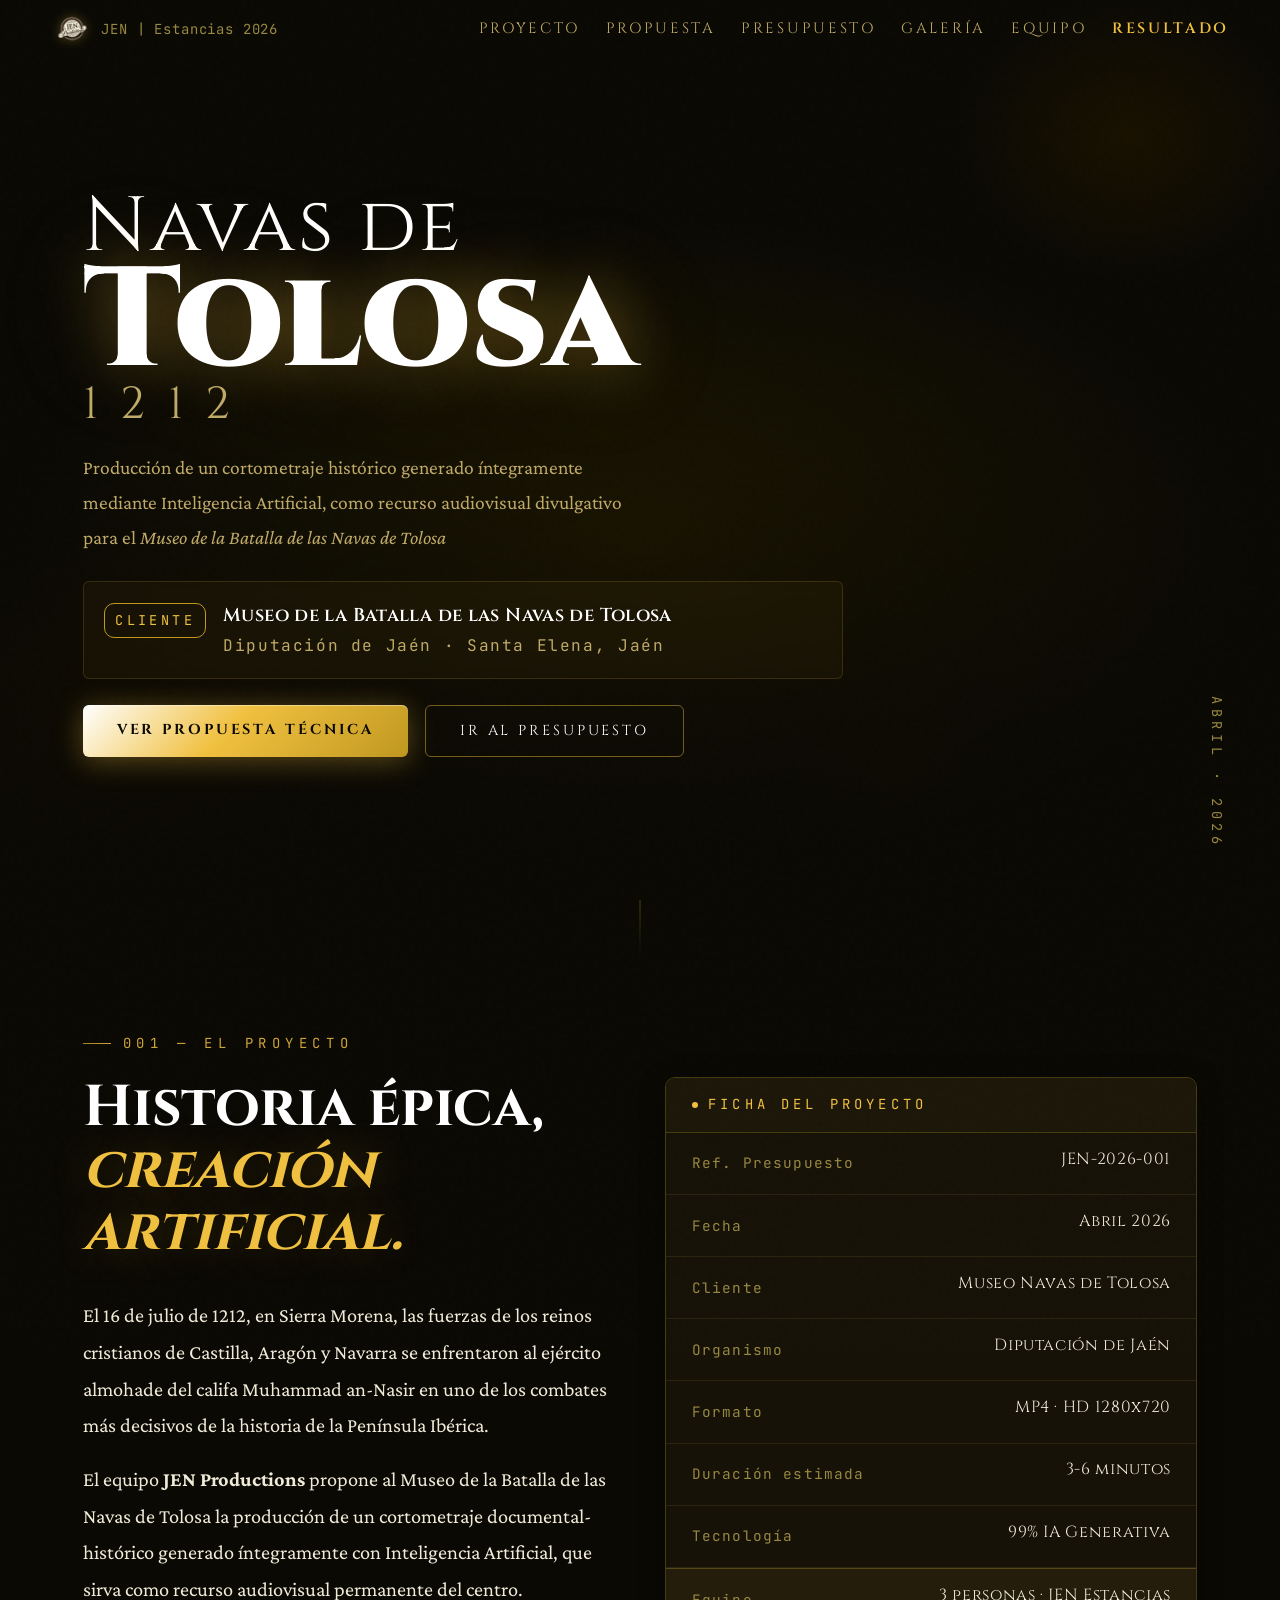
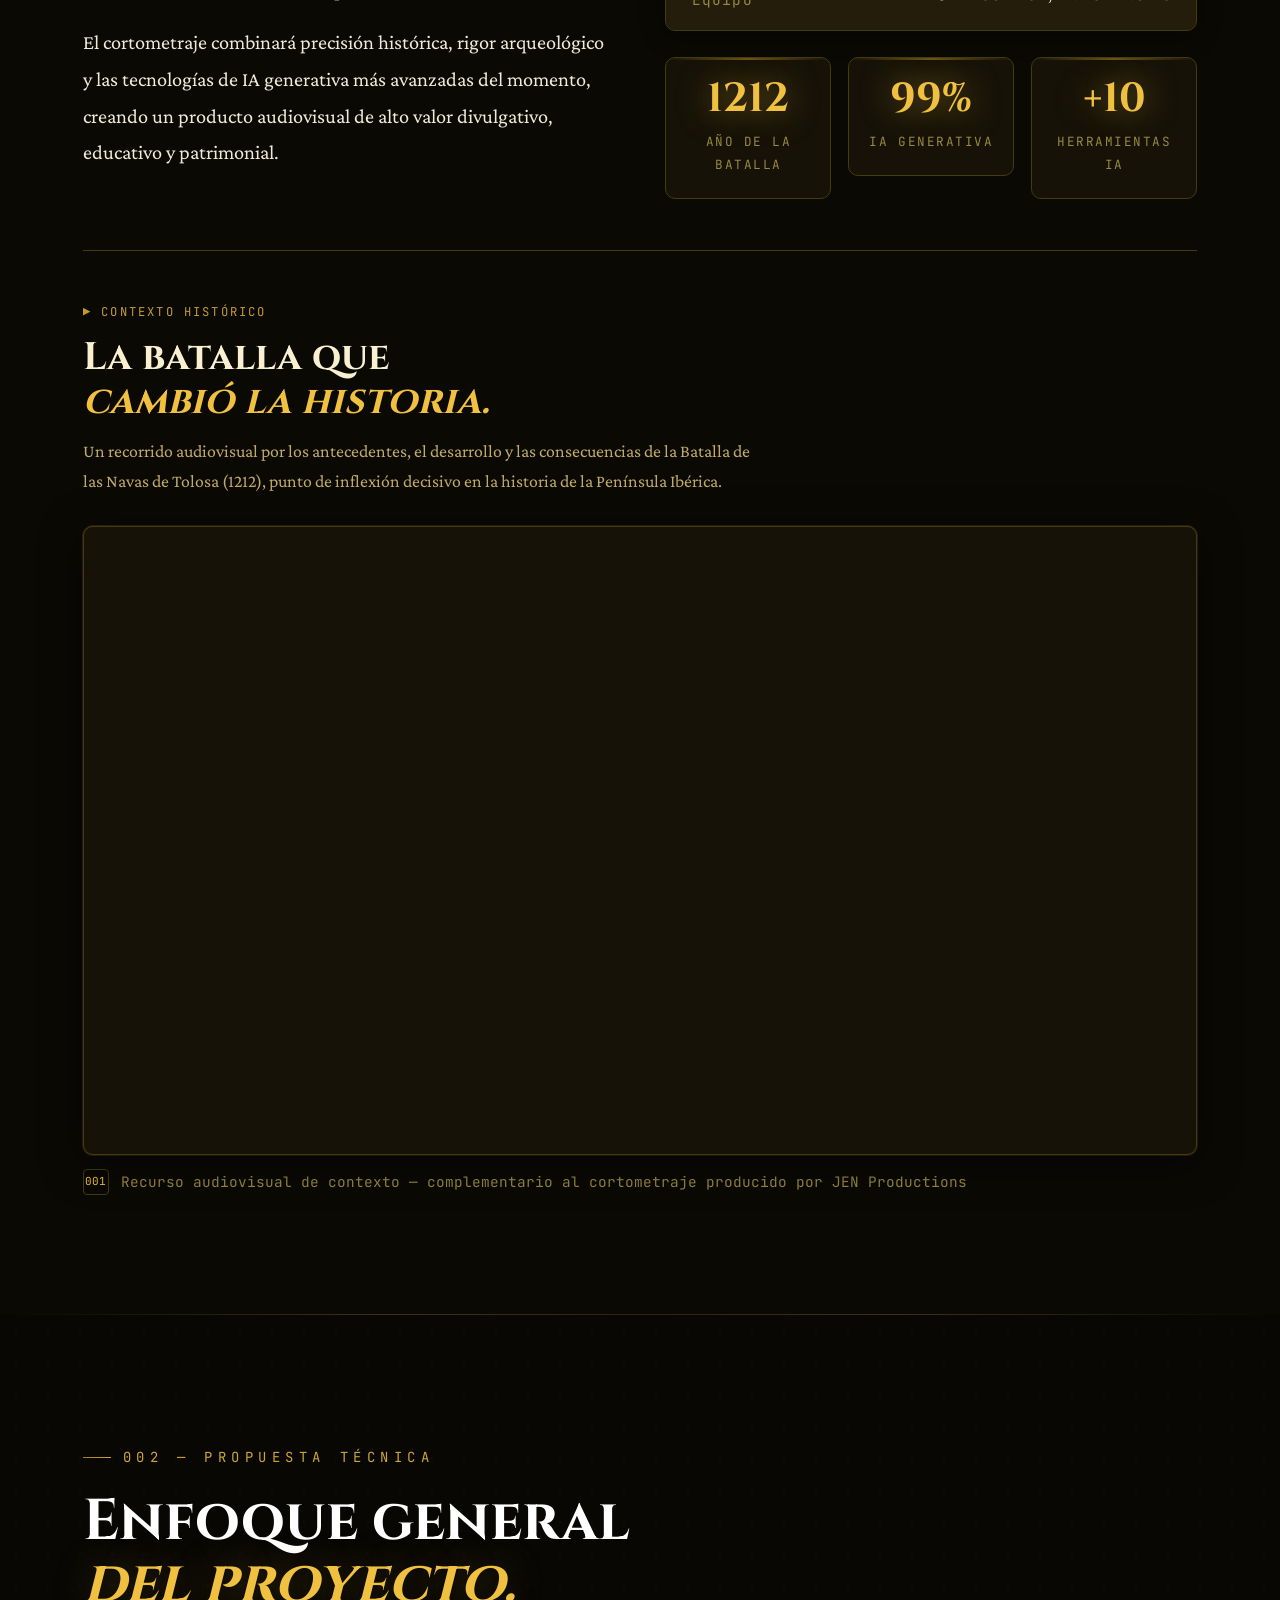
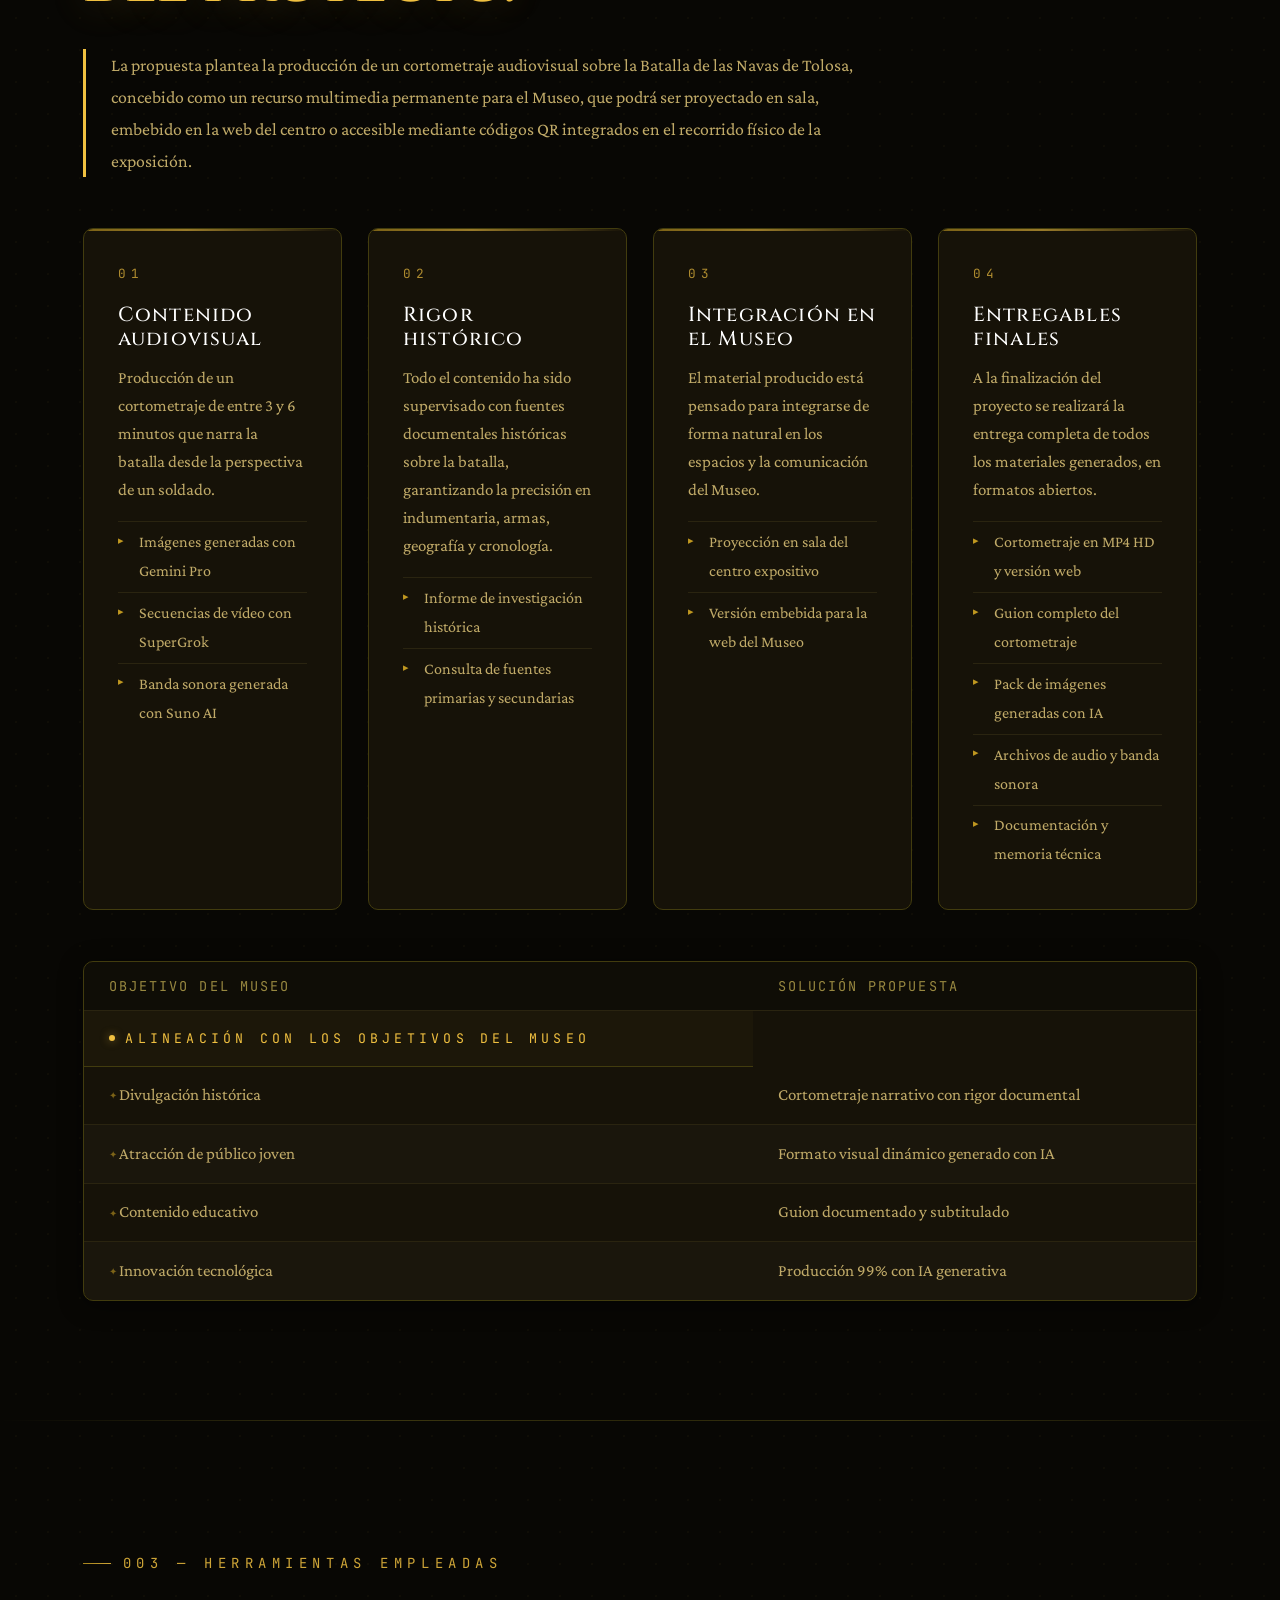
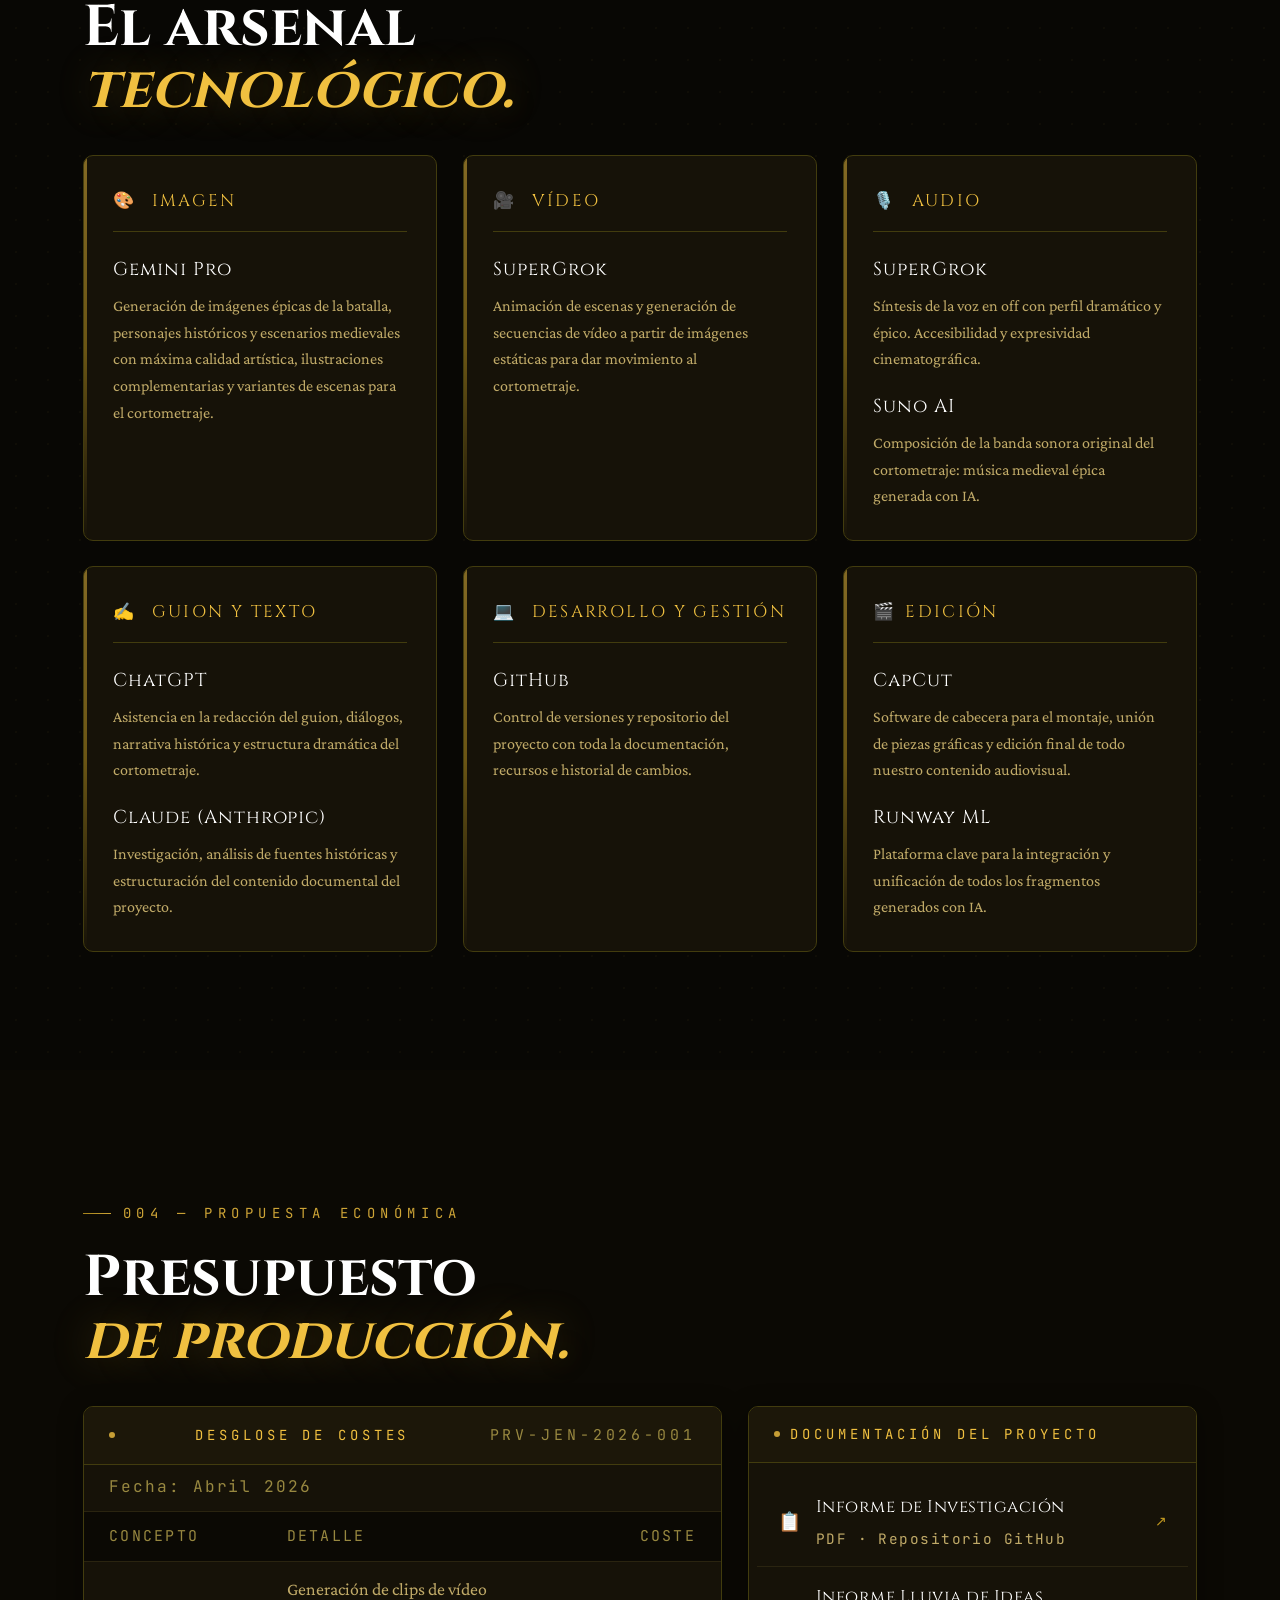
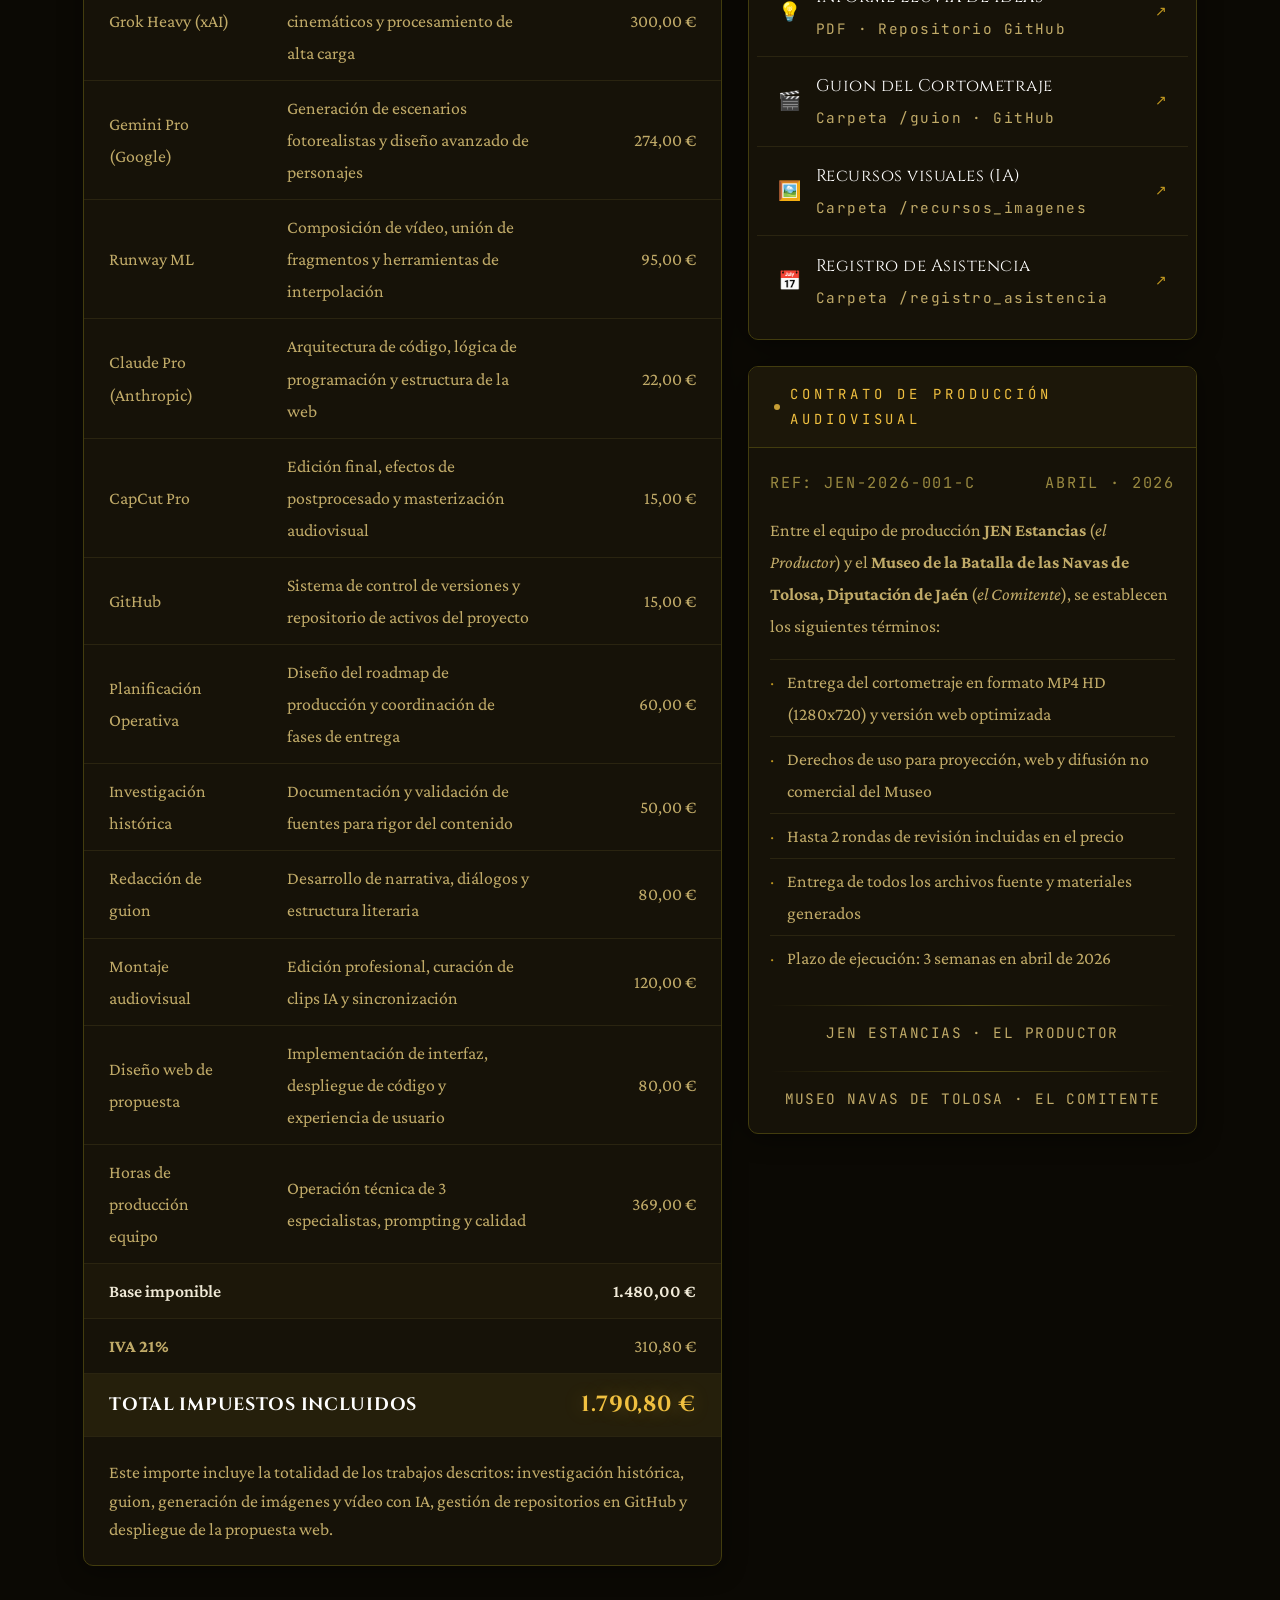
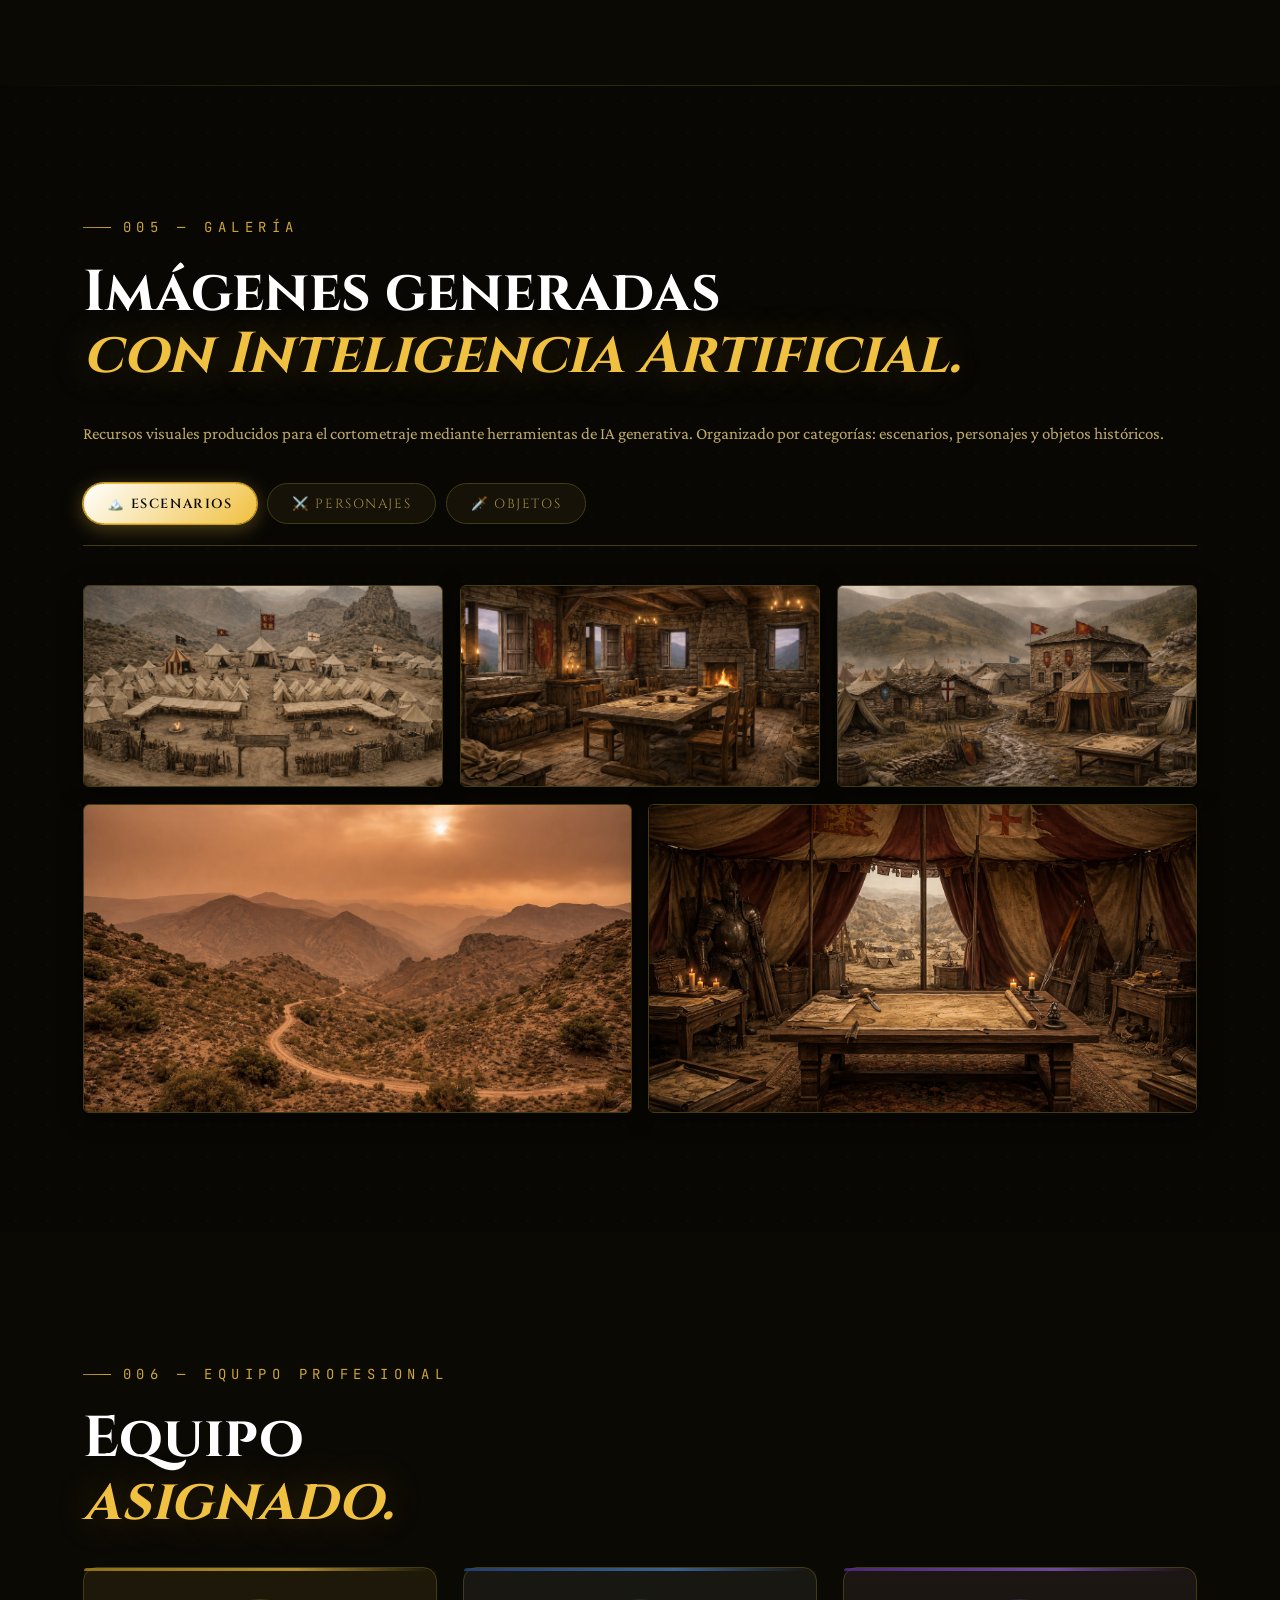
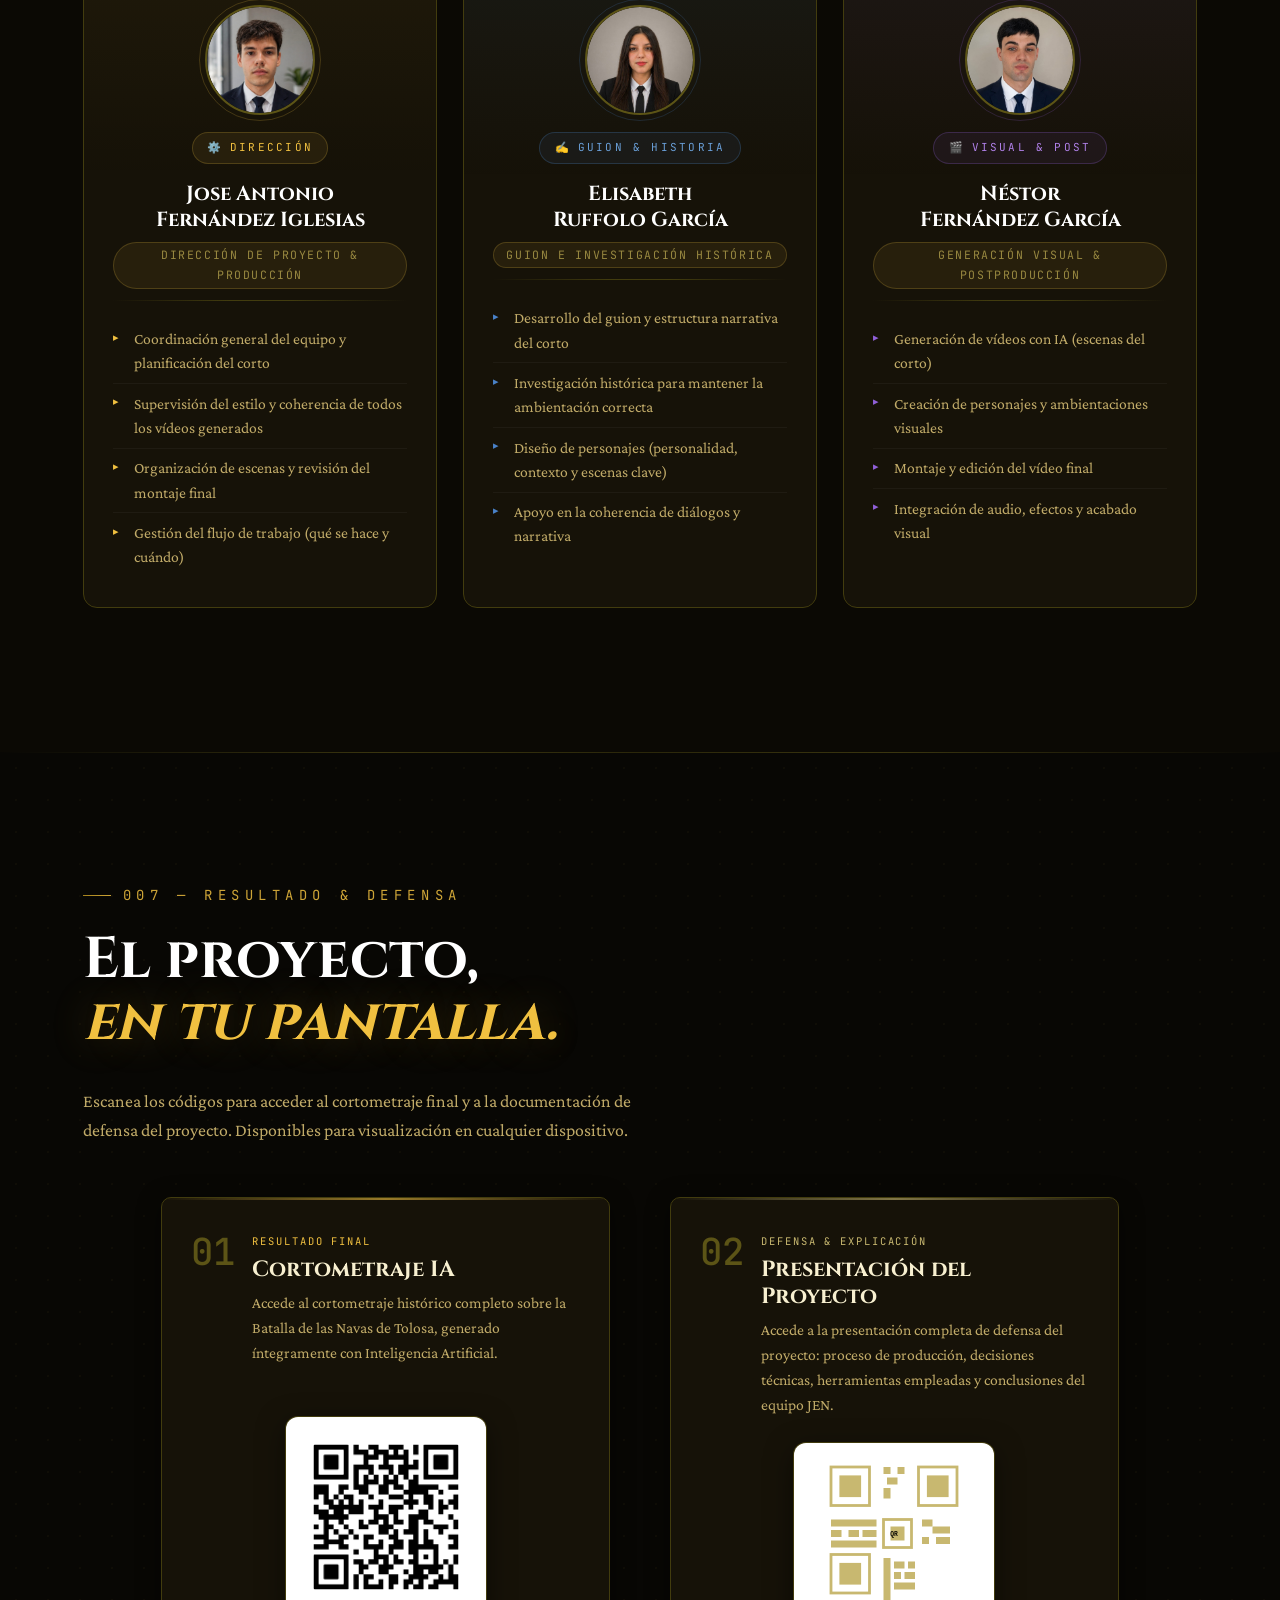
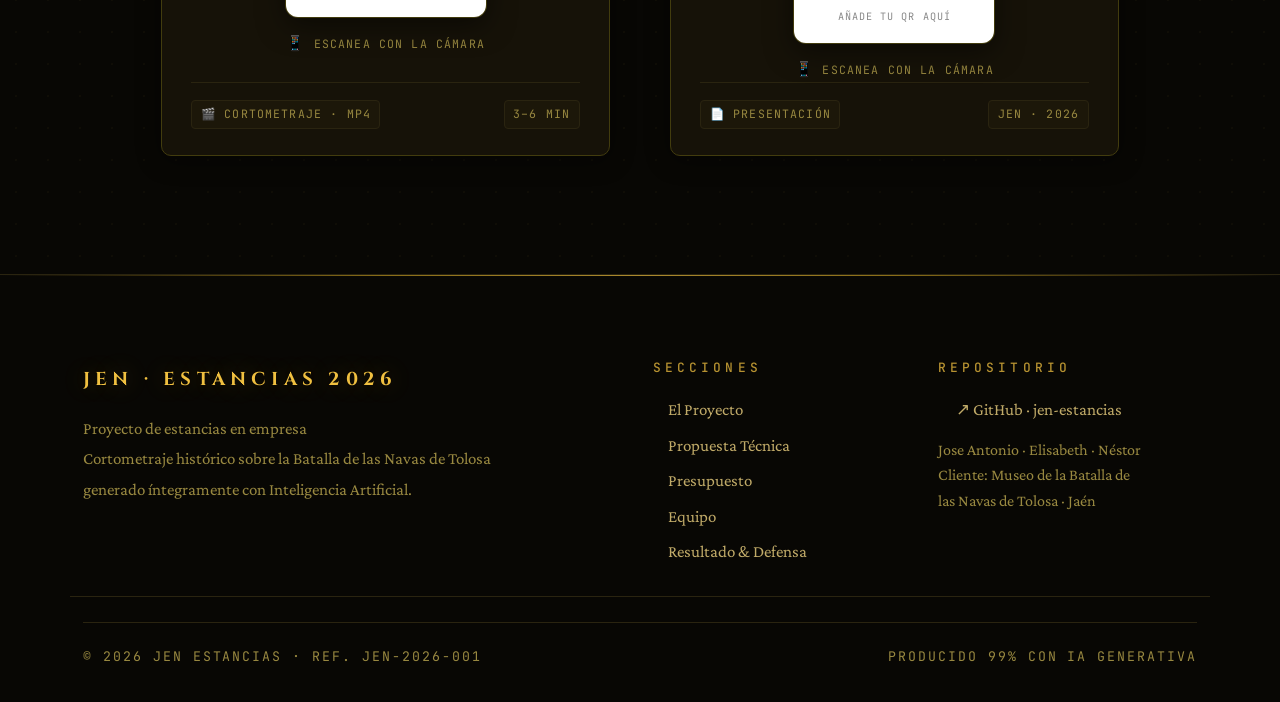
==== commit faffa935: "Pagina web v2.4" ====
--- a/docs/index.html
+++ b/docs/index.html
@@ -2,37 +2,37 @@
 <html lang="es">
 
 <head>
-  <meta charset="UTF-8" />
-  <meta name="viewport" content="width=device-width, initial-scale=1.0" />
+  <meta charset="UTF-8">
+  <meta name="viewport" content="width=device-width, initial-scale=1.0">
   <title>Propuesta Técnica · Cortometraje IA · Navas de Tolosa 1212</title>
 
   <!-- ============ SEO BÁSICO ============ -->
   <meta name="description"
-    content="Propuesta técnica de JEN Productions para la producción de un cortometraje histórico generado íntegramente con Inteligencia Artificial sobre la Batalla de las Navas de Tolosa (1212). Recurso audiovisual para el Museo de la Batalla · Diputación de Jaén." />
+    content="Propuesta técnica de JEN Productions para la producción de un cortometraje histórico generado íntegramente con Inteligencia Artificial sobre la Batalla de las Navas de Tolosa (1212). Recurso audiovisual para el Museo de la Batalla · Diputación de Jaén.">
   <meta name="keywords"
-    content="Navas de Tolosa, 1212, cortometraje IA, inteligencia artificial, JEN Productions, museo batalla, Diputación de Jaén, Santa Elena, reconquista, historia medieval, IA generativa, producción audiovisual" />
-  <meta name="author" content="JEN Productions — Jose Antonio Fernández, Elisabeth Ruffolo, Néstor Fernández" />
-  <meta name="robots" content="index, follow" />
-  <link rel="canonical" href="https://horseantonio84.github.io/jen-estancias/" />
+    content="Navas de Tolosa, 1212, cortometraje IA, inteligencia artificial, JEN Productions, museo batalla, Diputación de Jaén, Santa Elena, reconquista, historia medieval, IA generativa, producción audiovisual">
+  <meta name="author" content="JEN Productions — Jose Antonio Fernández, Elisabeth Ruffolo, Néstor Fernández">
+  <meta name="robots" content="index, follow">
+  <link rel="canonical" href="https://horseantonio84.github.io/jen-estancias/">
 
   <!-- ============ OPEN GRAPH (Facebook / LinkedIn) ============ -->
-  <meta property="og:type" content="website" />
-  <meta property="og:url" content="https://horseantonio84.github.io/jen-estancias/" />
-  <meta property="og:title" content="Navas de Tolosa 1212 · Cortometraje IA · JEN Productions" />
+  <meta property="og:type" content="website">
+  <meta property="og:url" content="https://horseantonio84.github.io/jen-estancias/">
+  <meta property="og:title" content="Navas de Tolosa 1212 · Cortometraje IA · JEN Productions">
   <meta property="og:description"
-    content="Producción de un cortometraje histórico generado íntegramente con Inteligencia Artificial sobre la Batalla de las Navas de Tolosa. Propuesta técnica para el Museo · Diputación de Jaén." />
-  <meta property="og:image" content="https://horseantonio84.github.io/jen-estancias/recursos_imagenes/og-cover.jpg" />
-  <meta property="og:image:width" content="1200" />
-  <meta property="og:image:height" content="630" />
-  <meta property="og:locale" content="es_ES" />
-  <meta property="og:site_name" content="JEN Productions" />
+    content="Producción de un cortometraje histórico generado íntegramente con Inteligencia Artificial sobre la Batalla de las Navas de Tolosa. Propuesta técnica para el Museo · Diputación de Jaén.">
+  <meta property="og:image" content="https://horseantonio84.github.io/jen-estancias/recursos_imagenes/og-cover.jpg">
+  <meta property="og:image:width" content="1200">
+  <meta property="og:image:height" content="630">
+  <meta property="og:locale" content="es_ES">
+  <meta property="og:site_name" content="JEN Productions">
 
   <!-- ============ TWITTER CARD ============ -->
-  <meta name="twitter:card" content="summary_large_image" />
-  <meta name="twitter:title" content="Navas de Tolosa 1212 · Cortometraje IA · JEN Productions" />
+  <meta name="twitter:card" content="summary_large_image">
+  <meta name="twitter:title" content="Navas de Tolosa 1212 · Cortometraje IA · JEN Productions">
   <meta name="twitter:description"
-    content="Propuesta técnica: cortometraje histórico generado con IA para el Museo de la Batalla de las Navas de Tolosa · Diputación de Jaén." />
-  <meta name="twitter:image" content="https://horseantonio84.github.io/jen-estancias/recursos_imagenes/og-cover.jpg" />
+    content="Propuesta técnica: cortometraje histórico generado con IA para el Museo de la Batalla de las Navas de Tolosa · Diputación de Jaén.">
+  <meta name="twitter:image" content="https://horseantonio84.github.io/jen-estancias/recursos_imagenes/og-cover.jpg">
 
   <!-- ============ DATOS ESTRUCTURADOS JSON-LD ============ -->
   <script type="application/ld+json">
@@ -59,22 +59,37 @@
   </script>
 
   <!-- Favicon -->
-  <link rel="icon" type="image/svg+xml" href="recursos_imagenes/logo/logo_JEN_productions.png" />
-  <link rel="apple-touch-icon" href="recursos_imagenes/logo/logo_JEN_productions.png" />
+  <link rel="icon" type="image/png" href="recursos_imagenes/logo/logo_JEN_productions.png">
+  <link rel="apple-touch-icon" href="recursos_imagenes/logo/logo_JEN_productions.png">
 
   <!-- Theme color para móviles -->
-  <meta name="theme-color" content="#0e0c06" />
-
-  <link rel="preconnect" href="https://fonts.googleapis.com" />
-  <link rel="preconnect" href="https://fonts.gstatic.com" crossorigin />
+  <meta name="theme-color" content="#0e0c06">
+
+  <link rel="preconnect" href="https://fonts.googleapis.com">
+  <link rel="preconnect" href="https://fonts.gstatic.com" crossorigin>
   <!-- Preload fuente crítica del hero -->
   <link rel="preload" as="style"
-    href="https://fonts.googleapis.com/css2?family=Cinzel:wght@400;600;700;900&family=Crimson+Pro:ital,wght@0,300;0,400;0,600;1,300;1,400&family=JetBrains+Mono:wght@400;500&display=swap" />
+    href="https://fonts.googleapis.com/css2?family=Cinzel:wght@400;600;700;900&family=Crimson+Pro:ital,wght@0,300;0,400;0,600;1,300;1,400&family=JetBrains+Mono:wght@400;500&display=swap">
   <link
     href="https://fonts.googleapis.com/css2?family=Cinzel:wght@400;600;700;900&family=Crimson+Pro:ital,wght@0,300;0,400;0,600;1,300;1,400&family=JetBrains+Mono:wght@400;500&display=swap"
-    rel="stylesheet" />
-  <link href="https://cdn.jsdelivr.net/npm/bootstrap@5.3.3/dist/css/bootstrap.min.css" rel="stylesheet" />
-  <link rel="stylesheet" href="css/styles.css" />
+    rel="stylesheet">
+  <link href="https://cdn.jsdelivr.net/npm/bootstrap@5.3.3/dist/css/bootstrap.min.css" rel="stylesheet">
+  <link rel="stylesheet" href="css/styles.css">
+  <style>
+    .noscript-warn {
+      position: fixed;
+      bottom: 0;
+      left: 0;
+      right: 0;
+      background: #1e190a;
+      border-top: 1px solid #f0c040;
+      color: #f5f0e0;
+      padding: .75rem 1.5rem;
+      font-size: .95rem;
+      text-align: center;
+      z-index: 99999;
+    }
+  </style>
 </head>
 
 <body>
@@ -91,7 +106,7 @@
     <div class="container-fluid px-3 px-lg-5">
       <a class="navbar-brand d-flex align-items-center gap-2" href="#" aria-label="JEN Productions — inicio">
         <img src="recursos_imagenes/logo/logo_JEN_productions.png" alt="JEN Productions" class="nav-logo-img" width="48"
-          height="48" loading="eager" />
+          height="48" loading="eager">
         <span class="nav-sub">JEN | Estancias 2026</span>
       </a>
       <button class="navbar-toggler nav-toggler-custom" type="button" data-bs-toggle="collapse"
@@ -168,7 +183,7 @@
         <div class="section-label" aria-hidden="true">001 — El Proyecto</div>
         <div class="row g-5 align-items-start">
           <div class="col-12 col-lg-6">
-            <h2 id="titulo-proyecto" class="section-title">Historia épica,<br /><em>creación artificial.</em></h2>
+            <h2 id="titulo-proyecto" class="section-title">Historia épica,<br><em>creación artificial.</em></h2>
             <p>El 16 de julio de 1212, en Sierra Morena, las fuerzas de los reinos cristianos de Castilla, Aragón y
               Navarra se enfrentaron al ejército almohade del califa Muhammad an-Nasir en uno de los combates más
               decisivos de la historia de la Península Ibérica.</p>
@@ -188,8 +203,8 @@
             <div class="info-card mb-4">
               <div class="info-card-header" id="ficha-heading">FICHA DEL PROYECTO</div>
               <dl class="info-dl" aria-labelledby="ficha-heading">
-                <div class="info-row" title="Número de referencia presupuesto">
-                  <dt class="info-key">Ref. Presupuesto</dt>
+                <div class="info-row">
+                  <dt class="info-key" title="Número de referencia presupuesto">Ref. Presupuesto</dt>
                   <dd class="info-val">JEN-2026-001</dd>
                 </div>
                 <div class="info-row">
@@ -222,7 +237,7 @@
                 </div>
               </dl>
             </div>
-            <div class="row g-3" aria-label="Estadísticas del proyecto">
+            <div class="row g-3" role="group" aria-label="Estadísticas del proyecto">
               <div class="col-4">
                 <div class="stat-mini">
                   <span class="stat-n" data-target="1212" data-suffix="">1212</span>
@@ -248,39 +263,17 @@
         <!-- VIDEO CONTEXTO HISTÓRICO -->
         <div class="video-context-wrap reveal mt-5">
           <div class="video-context-label" aria-hidden="true">▶ CONTEXTO HISTÓRICO</div>
-          <h3 class="video-context-title">La batalla que<br /><em>cambió la historia.</em></h3>
+          <h3 class="video-context-title">La batalla que<br><em>cambió la historia.</em></h3>
           <p class="video-context-desc">Un recorrido audiovisual por los antecedentes, el desarrollo y las consecuencias de la Batalla de las Navas de Tolosa (1212), punto de inflexión decisivo en la historia de la Península Ibérica.</p>
           <div class="video-context-player">
             <div class="video-context-frame">
-              <!-- Sustituye el src por la URL de tu vídeo de YouTube/Vimeo o ruta local -->
-              <!-- Para YouTube: usa https://www.youtube.com/embed/TU_ID_VIDEO?rel=0&modestbranding=1 -->
-              <!-- Para Vimeo: usa https://player.vimeo.com/video/TU_ID_VIDEO -->
-              <!-- Para vídeo local: comenta el iframe y descomenta el <video> de abajo -->
               <iframe
                 id="historia-video-iframe"
-                src="about:blank"
-                data-src="https://www.youtube.com/embed/sPxSAFDSZfA?rel=0&modestbranding=1&color=white"
+                src="https://www.youtube.com/embed/kIkKTspWTEg?rel=0&modestbranding=1&color=white"
                 title="Contexto histórico — Batalla de las Navas de Tolosa 1212"
                 allow="accelerometer; autoplay; clipboard-write; encrypted-media; gyroscope; picture-in-picture"
-                allowfullscreen
-                loading="lazy"
-                aria-label="Vídeo: Contexto histórico de la Batalla de las Navas de Tolosa">
+                allowfullscreen>
               </iframe>
-              <!-- ALTERNATIVA: vídeo local
-              <video controls preload="metadata" poster="recursos_imagenes/escenarios/sierraMorena.png">
-                <source src="recursos_imagenes/videos/contexto_historico.mp4" type="video/mp4" />
-                Tu navegador no soporta vídeo HTML5.
-              </video>
-              -->
-              <div class="video-context-overlay" id="video-context-overlay">
-                <button class="video-play-btn" id="video-play-btn" aria-label="Reproducir vídeo de contexto histórico sobre la Batalla de las Navas de Tolosa">
-                  <span class="play-icon" aria-hidden="true">▶</span>
-                  <span class="play-label" aria-hidden="true">Ver contexto histórico</span>
-                </button>
-                <div class="video-overlay-meta" aria-hidden="true">
-                  <span>1212 · Navas de Tolosa</span>
-                </div>
-              </div>
             </div>
             <div class="video-context-caption">
               <span class="video-caption-tag" aria-hidden="true">001</span>
@@ -296,7 +289,7 @@
     <section id="propuesta" class="section section-dark" aria-labelledby="titulo-propuesta">
       <div class="container">
         <div class="section-label" aria-hidden="true">002 — Propuesta Técnica</div>
-        <h2 id="titulo-propuesta" class="section-title">Enfoque general<br /><em>del proyecto.</em></h2>
+        <h2 id="titulo-propuesta" class="section-title">Enfoque general<br><em>del proyecto.</em></h2>
         <div class="propuesta-intro mb-5">
           <p>La propuesta plantea la producción de un cortometraje audiovisual sobre la Batalla de las Navas de Tolosa,
             concebido como un recurso multimedia permanente para el Museo, que podrá ser proyectado en sala, embebido en
@@ -397,7 +390,7 @@
     <section id="herramientas" class="section section-dark" aria-labelledby="titulo-herramientas">
       <div class="container">
         <div class="section-label" aria-hidden="true">003 — Herramientas Empleadas</div>
-        <h2 id="titulo-herramientas" class="section-title">El arsenal<br /><em>tecnológico.</em></h2>
+        <h2 id="titulo-herramientas" class="section-title">El arsenal<br><em>tecnológico.</em></h2>
         <div class="row g-4">
           <div class="col-12 col-sm-6 col-lg-4">
             <div class="tools-cat reveal h-100">
@@ -486,7 +479,7 @@
     <section id="presupuesto" class="section" aria-labelledby="titulo-presupuesto">
       <div class="container">
         <div class="section-label" aria-hidden="true">004 — Propuesta Económica</div>
-        <h2 id="titulo-presupuesto" class="section-title">Presupuesto<br /><em>de producción.</em></h2>
+        <h2 id="titulo-presupuesto" class="section-title">Presupuesto<br><em>de producción.</em></h2>
         <div class="row g-4 align-items-start">
           <div class="col-12 col-lg-7">
             <div class="presup-card reveal">
@@ -692,7 +685,7 @@
     <section id="galeria" class="section section-dark" aria-labelledby="titulo-galeria">
       <div class="container">
         <div class="section-label" aria-hidden="true">005 — Galería</div>
-        <h2 id="titulo-galeria" class="section-title">Imágenes generadas<br /><em>con Inteligencia Artificial.</em></h2>
+        <h2 id="titulo-galeria" class="section-title">Imágenes generadas<br><em>con Inteligencia Artificial.</em></h2>
         <p class="section-desc">Recursos visuales producidos para el cortometraje mediante herramientas de IA
           generativa. Organizado por categorías: escenarios, personajes y objetos históricos.</p>
 
@@ -731,7 +724,7 @@
               <div class="col-12 col-sm-6 col-md-4">
                 <div class="gallery-item gallery-item--landscape">
                   <img src="recursos_imagenes/escenarios/campamento.png"
-                    alt="Campamento medieval con tiendas de campaña" loading="lazy" />
+                    alt="Campamento medieval con tiendas de campaña" loading="lazy">
                   <div class="gallery-item-overlay" aria-hidden="true"><span
                       class="gallery-item-label">Campamento</span></div>
                 </div>
@@ -739,7 +732,7 @@
               <div class="col-12 col-sm-6 col-md-4">
                 <div class="gallery-item gallery-item--landscape">
                   <img src="recursos_imagenes/escenarios/interiorCasa.png" alt="Interior de una casa medieval"
-                    loading="lazy" />
+                    loading="lazy">
                   <div class="gallery-item-overlay" aria-hidden="true"><span class="gallery-item-label">Interior de
                       Casa</span></div>
                 </div>
@@ -747,7 +740,7 @@
               <div class="col-12 col-sm-6 col-md-4">
                 <div class="gallery-item gallery-item--landscape">
                   <img src="recursos_imagenes/escenarios/poblado.png" alt="Poblado medieval con casas de piedra"
-                    loading="lazy" />
+                    loading="lazy">
                   <div class="gallery-item-overlay" aria-hidden="true"><span class="gallery-item-label">Poblado
                       Medieval</span></div>
                 </div>
@@ -755,7 +748,7 @@
               <div class="col-12 col-sm-6 col-md-6">
                 <div class="gallery-item gallery-item--landscape">
                   <img src="recursos_imagenes/escenarios/sierraMorena.png"
-                    alt="Paisaje de Sierra Morena con montañas y vegetación" loading="lazy" />
+                    alt="Paisaje de Sierra Morena con montañas y vegetación" loading="lazy">
                   <div class="gallery-item-overlay" aria-hidden="true"><span class="gallery-item-label">Sierra
                       Morena</span></div>
                 </div>
@@ -763,7 +756,7 @@
               <div class="col-12 col-sm-6 col-md-6">
                 <div class="gallery-item gallery-item--landscape">
                   <img src="recursos_imagenes/escenarios/zonademando.png"
-                    alt="Zona de mando militar medieval con estandartes" loading="lazy" />
+                    alt="Zona de mando militar medieval con estandartes" loading="lazy">
                   <div class="gallery-item-overlay" aria-hidden="true"><span class="gallery-item-label">Zona de
                       Mando</span></div>
                 </div>
@@ -790,7 +783,7 @@
                 <div class="col-12 col-sm-6 col-md-4">
                   <div class="gallery-item gallery-item--landscape">
                     <img src="recursos_imagenes/objetos/panueloDeLino.png" alt="Pañuelo de lino medieval con bordado"
-                      loading="lazy" />
+                      loading="lazy">
                     <div class="gallery-item-overlay" aria-hidden="true"><span class="gallery-item-label">Pañuelo de
                         Lino</span></div>
                   </div>
@@ -807,7 +800,7 @@
     <section id="equipo" class="section" aria-labelledby="titulo-equipo">
       <div class="container">
         <div class="section-label" aria-hidden="true">006 — Equipo Profesional</div>
-        <h2 id="titulo-equipo" class="section-title">Equipo<br /><em>asignado.</em></h2>
+        <h2 id="titulo-equipo" class="section-title">Equipo<br><em>asignado.</em></h2>
         <div class="row g-4 mb-4 justify-content-center">
 
           <!-- Jose Antonio -->
@@ -817,14 +810,14 @@
               <div class="team-card-header">
                 <div class="team-avatar-wrap">
                   <div class="team-avatar">
-                    <img src="recursos_imagenes/fotos_perfil/foto_Jose.jpeg" alt="Jose Antonio Fernández Iglesias" />
+                    <img src="recursos_imagenes/fotos_perfil/foto_Jose.jpeg" alt="Jose Antonio Fernández Iglesias" width="110" height="110">
                   </div>
                   <div class="team-avatar-ring" aria-hidden="true"></div>
                 </div>
                 <div class="team-specialty-tag" aria-hidden="true"><span>⚙️</span> Dirección</div>
               </div>
               <div class="team-card-body">
-                <h3 class="team-name">Jose Antonio<br/>Fernández Iglesias</h3>
+                <h3 class="team-name">Jose Antonio<br>Fernández Iglesias</h3>
                 <p class="team-role">Dirección de Proyecto &amp; Producción</p>
                 <div class="team-divider" aria-hidden="true"></div>
                 <ul class="team-list">
@@ -844,14 +837,14 @@
               <div class="team-card-header">
                 <div class="team-avatar-wrap">
                   <div class="team-avatar">
-                    <img src="recursos_imagenes/fotos_perfil/foto_Eli.jpeg" alt="Elisabeth Ruffolo García" />
+                    <img src="recursos_imagenes/fotos_perfil/foto_Eli.jpeg" alt="Elisabeth Ruffolo García" width="110" height="110">
                   </div>
                   <div class="team-avatar-ring" aria-hidden="true"></div>
                 </div>
                 <div class="team-specialty-tag" aria-hidden="true"><span>✍️</span> Guion &amp; Historia</div>
               </div>
               <div class="team-card-body">
-                <h3 class="team-name">Elisabeth<br/>Ruffolo García</h3>
+                <h3 class="team-name">Elisabeth<br>Ruffolo García</h3>
                 <p class="team-role">Guion e Investigación Histórica</p>
                 <div class="team-divider" aria-hidden="true"></div>
                 <ul class="team-list">
@@ -871,14 +864,14 @@
               <div class="team-card-header">
                 <div class="team-avatar-wrap">
                   <div class="team-avatar">
-                    <img src="recursos_imagenes/fotos_perfil/foto_Nestor.jpeg" alt="Néstor Fernández García" />
+                    <img src="recursos_imagenes/fotos_perfil/foto_Nestor.jpeg" alt="Néstor Fernández García" width="110" height="110">
                   </div>
                   <div class="team-avatar-ring" aria-hidden="true"></div>
                 </div>
                 <div class="team-specialty-tag" aria-hidden="true"><span>🎬</span> Visual &amp; Post</div>
               </div>
               <div class="team-card-body">
-                <h3 class="team-name">Néstor<br/>Fernández García</h3>
+                <h3 class="team-name">Néstor<br>Fernández García</h3>
                 <p class="team-role">Generación Visual &amp; Postproducción</p>
                 <div class="team-divider" aria-hidden="true"></div>
                 <ul class="team-list">
@@ -899,7 +892,7 @@
     <section id="resultado" class="section section-dark" aria-labelledby="titulo-resultado">
       <div class="container">
         <div class="section-label" aria-hidden="true">007 — Resultado &amp; Defensa</div>
-        <h2 id="titulo-resultado" class="section-title">El proyecto,<br /><em>en tu pantalla.</em></h2>
+        <h2 id="titulo-resultado" class="section-title">El proyecto,<br><em>en tu pantalla.</em></h2>
         <p class="qr-intro">Escanea los códigos para acceder al cortometraje final y a la documentación de defensa del proyecto. Disponibles para visualización en cualquier dispositivo.</p>
 
         <div class="row g-4 justify-content-center align-items-stretch qr-grid">
@@ -923,8 +916,8 @@
                     src="recursos_imagenes/qr/qr_cortometraje.png"
                     alt="Código QR para acceder al cortometraje Navas de Tolosa 1212"
                     class="qr-img"
-                    onerror="this.style.display='none'; this.nextElementSibling.style.display='flex';"
-                  />
+                    width="176" height="176"
+                    onerror="this.style.display='none'; this.nextElementSibling.style.display='flex';">
                   <!-- Placeholder visual si no hay imagen QR real -->
                   <div class="qr-placeholder" aria-hidden="true" style="display:none;">
                     <svg viewBox="0 0 200 200" xmlns="http://www.w3.org/2000/svg" aria-hidden="true">
@@ -965,7 +958,7 @@
                   <span class="qr-scan-icon">📱</span> Escanea con la cámara
                 </div>
               </div>
-              <div class="qr-card-footer" aria-label="Formato y duración">
+              <div class="qr-card-footer"><span class="visually-hidden">Formato y duración</span>
                 <span class="qr-format-tag">🎬 Cortometraje · MP4</span>
                 <span class="qr-duration-tag">3–6 min</span>
               </div>
@@ -979,7 +972,7 @@
                 <div class="qr-num" aria-hidden="true">02</div>
                 <div class="qr-card-meta">
                   <div class="qr-card-tag" aria-hidden="true">DEFENSA &amp; EXPLICACIÓN</div>
-                  <h3 class="qr-card-title" id="qr-title-02">Presentación del<br/>Proyecto</h3>
+                  <h3 class="qr-card-title" id="qr-title-02">Presentación del<br>Proyecto</h3>
                   <p class="qr-card-desc" id="qr-desc-02">Accede a la presentación completa de defensa del proyecto: proceso de producción, decisiones técnicas, herramientas empleadas y conclusiones del equipo JEN.</p>
                 </div>
               </div>
@@ -989,8 +982,8 @@
                     src="recursos_imagenes/qr/qr_defensa.png"
                     alt="Código QR para acceder a la defensa y presentación del Proyecto JEN Estancias 2026"
                     class="qr-img"
-                    onerror="this.style.display='none'; this.nextElementSibling.style.display='flex';"
-                  />
+                    width="176" height="176"
+                    onerror="this.style.display='none'; this.nextElementSibling.style.display='flex';">
                   <!-- Placeholder visual si no hay imagen QR real -->
                   <div class="qr-placeholder qr-placeholder--defense" aria-hidden="true" style="display:none;">
                     <svg viewBox="0 0 200 200" xmlns="http://www.w3.org/2000/svg" aria-hidden="true">
@@ -1030,7 +1023,7 @@
                   <span class="qr-scan-icon">📱</span> Escanea con la cámara
                 </div>
               </div>
-              <div class="qr-card-footer" aria-label="Formato del recurso">
+              <div class="qr-card-footer"><span class="visually-hidden">Formato del recurso</span>
                 <span class="qr-format-tag">📄 Presentación</span>
                 <span class="qr-duration-tag">JEN · 2026</span>
               </div>
@@ -1049,8 +1042,8 @@
       <div class="row g-4 mb-4 pb-4 footer-grid-border">
         <div class="col-12 col-md-6 col-lg-5">
           <div class="footer-logo mb-3">JEN · ESTANCIAS 2026</div>
-          <p class="footer-brand-text">Proyecto de estancias en empresa<br />Cortometraje histórico sobre la Batalla de
-            las Navas de Tolosa<br />generado íntegramente con Inteligencia Artificial.</p>
+          <p class="footer-brand-text">Proyecto de estancias en empresa<br>Cortometraje histórico sobre la Batalla de
+            las Navas de Tolosa<br>generado íntegramente con Inteligencia Artificial.</p>
         </div>
         <div class="col-6 col-lg-3 offset-lg-1">
           <h3 class="footer-heading">Secciones</h3>
@@ -1070,7 +1063,7 @@
             <span class="visually-hidden">(se abre en nueva pestaña)</span>
           </a>
           <p class="footer-equipo">Jose Antonio · Elisabeth · Néstor</p>
-          <p class="footer-cliente">Cliente: Museo de la Batalla de<br />las Navas de Tolosa · Jaén</p>
+          <p class="footer-cliente">Cliente: Museo de la Batalla de<br>las Navas de Tolosa · Jaén</p>
         </div>
       </div>
       <div class="footer-bottom d-flex justify-content-between flex-wrap gap-2">
@@ -1092,7 +1085,7 @@
     <button id="lightbox-close" aria-label="Cerrar imagen ampliada">✕</button>
     <button id="lightbox-prev" aria-label="Imagen anterior">‹</button>
     <button id="lightbox-next" aria-label="Imagen siguiente">›</button>
-    <img id="lightbox-img" src="" alt="" />
+    <img id="lightbox-img" src="[data-uri]" alt="">
     <p id="lightbox-caption" aria-live="polite"></p>
   </div>
 
@@ -1113,7 +1106,7 @@
         const duration = prefersReduced ? 0 : 1600;
         const start    = performance.now();
         // Para 1212 arrancamos desde 1100 para que no sea tan lento
-        const from     = target > 100 ? Math.floor(target * 0.88) : 0;
+        const from     = target> 100 ? Math.floor(target * 0.88) : 0;
 
         function step(now) {
           const elapsed  = now - start;
@@ -1169,24 +1162,31 @@
     })();
   </script>
   <noscript>
-    <style>
-      .noscript-warn {
-        position: fixed;
-        bottom: 0;
-        left: 0;
-        right: 0;
-        background: #1e190a;
-        border-top: 1px solid #f0c040;
-        color: #f5f0e0;
-        padding: .75rem 1.5rem;
-        font-size: .95rem;
-        text-align: center;
-        z-index: 99999;
-      }
-    </style>
     <div class="noscript-warn">⚠️ Esta página requiere JavaScript para mostrar la galería de personajes y otras
       funcionalidades interactivas.</div>
   </noscript>
+
+  <script>
+    // ── QR IMAGES — Carga con verificación de existencia ──
+    (function () {
+      document.querySelectorAll('.qr-img--lazy').forEach(function (img) {
+        var realSrc = img.dataset.src;
+        if (!realSrc) return;
+        var test = new Image();
+        test.onload = function () {
+          img.src = realSrc;
+          img.classList.remove('qr-img--lazy');
+        };
+        test.onerror = function () {
+          // Archivo no existe: mostrar placeholder, ocultar img
+          img.style.display = 'none';
+          var placeholder = img.nextElementSibling;
+          if (placeholder) placeholder.style.display = 'flex';
+        };
+        test.src = realSrc;
+      });
+    })();
+  </script>
 </body>
 
 </html>
--- a/docs/css/styles.css
+++ b/docs/css/styles.css
@@ -1041,7 +1041,7 @@
   border-radius: 14px;
   display: flex;
   flex-direction: column;
-  overflow: hidden;
+  overflow: visible;
   position: relative;
   transition: border-color 0.35s, transform 0.35s, box-shadow 0.35s;
 }
@@ -1060,6 +1060,7 @@
   background: linear-gradient(90deg, var(--c-gold-dk), var(--c-gold) 60%, transparent);
   opacity: 0.7;
   transition: opacity 0.35s;
+  border-radius: 14px 14px 0 0;
 }
 .team-card:hover .team-card-top-bar { opacity: 1; }
 
@@ -1075,19 +1076,22 @@
   gap: 1rem;
   position: relative;
   background: linear-gradient(180deg, rgba(240,192,64,0.04) 0%, transparent 100%);
+  box-sizing: border-box;
+  overflow: visible;
 }
 .team-card[data-role="guion"]  .team-card-header { background: linear-gradient(180deg, rgba(74,130,200,0.06) 0%, transparent 100%); }
 .team-card[data-role="visual"] .team-card-header { background: linear-gradient(180deg, rgba(144,96,216,0.06) 0%, transparent 100%); }
 
 .team-avatar-wrap {
   position: relative;
-  width: 110px;
-  height: 110px;
+  width: var(--avatar-size, 110px);
+  height: var(--avatar-size, 110px);
+  flex-shrink: 0;
 }
 
 .team-avatar {
-  width: 110px;
-  height: 110px;
+  width: var(--avatar-size, 110px);
+  height: var(--avatar-size, 110px);
   border-radius: 50%;
   overflow: hidden;
   border: 2px solid var(--c-border3);
@@ -1101,10 +1105,14 @@
 .team-card[data-role="visual"]:hover .team-avatar { border-color: #9060d8; }
 
 .team-avatar img {
-  width: 100%; height: 100%;
+  width: 100%;
+  height: 100%;
   object-fit: cover;
   object-position: center top;
   display: block;
+  border-radius: 50%;
+  max-width: 100%;
+  flex-shrink: 0;
 }
 
 /* Halo animado detrás de la foto */
@@ -1347,11 +1355,14 @@
   .personaje-bloque-header { flex-direction: column; gap: 0.75rem; }
   .personaje-bloque { padding-bottom: 2rem; margin-bottom: 2rem; }
   .team-card { flex-direction: column; gap: 1.25rem; }
-  .team-avatar { width: 72px; height: 72px; }
+  .team-avatar-wrap,
+  .team-avatar { --avatar-size: 90px; width: 90px; height: 90px; }
 }
 
 @media (max-width: 480px) {
   .btn-primary-gold, .btn-ghost-gold { width: 100%; text-align: center; }
+  .team-avatar-wrap,
+  .team-avatar { --avatar-size: 80px; width: 80px; height: 80px; }
   .title-line-2 { font-size: clamp(3rem, 14vw, 5rem); }
   .nav-sub, .nav-sep { display: none; }
   .hero-client { flex-direction: column; gap: 0.5rem; }
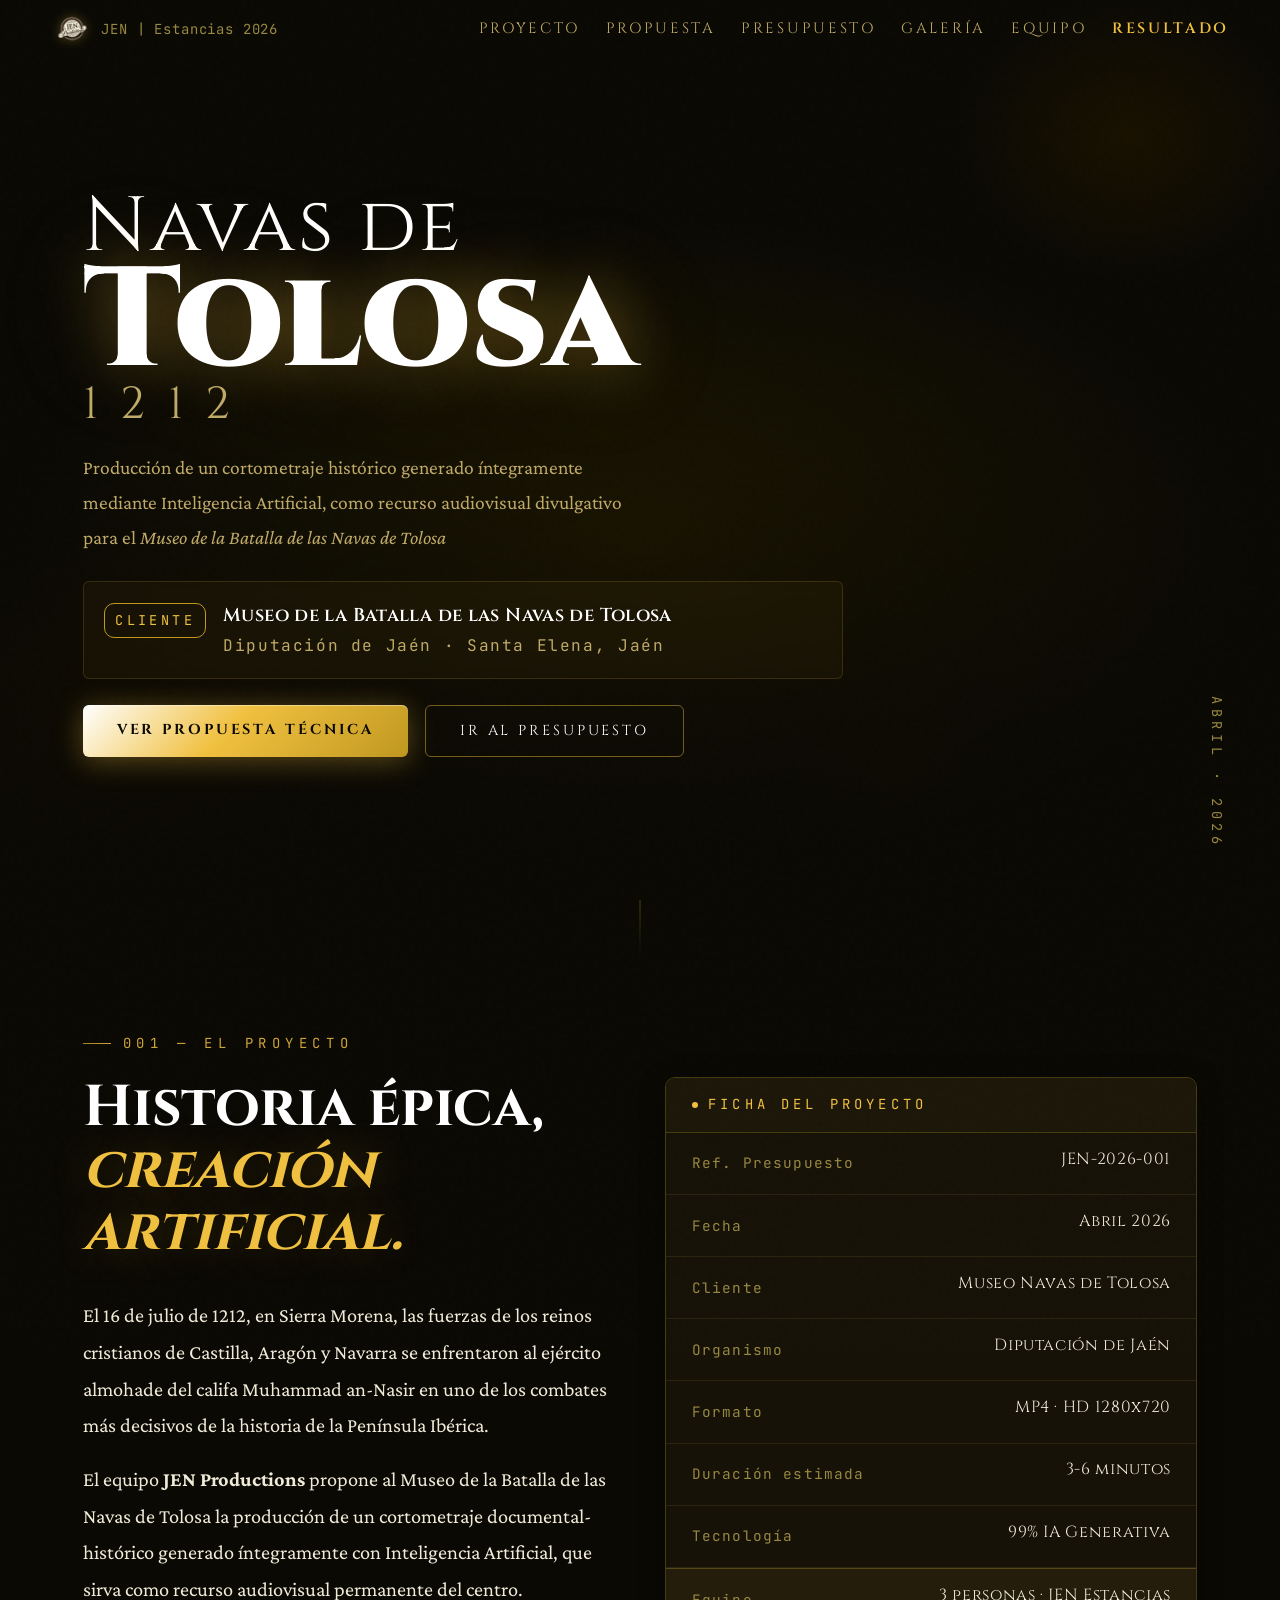
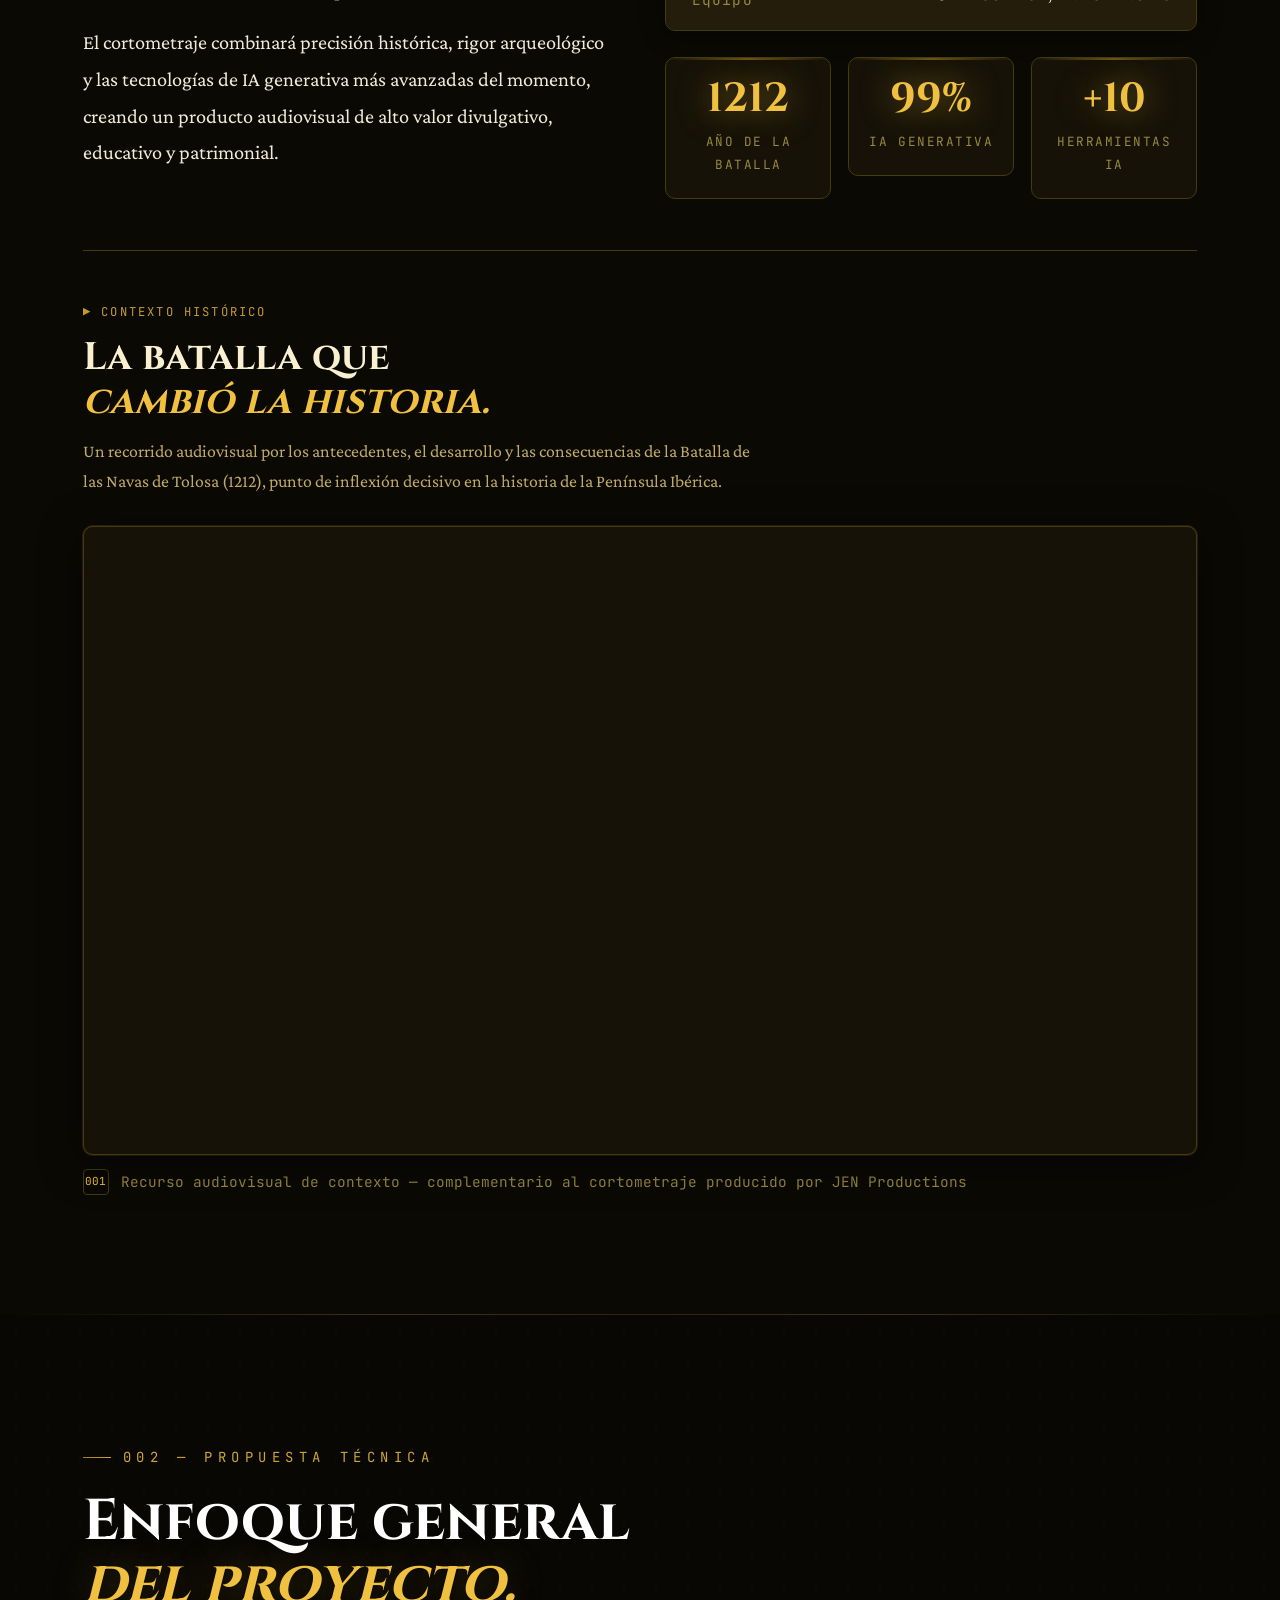
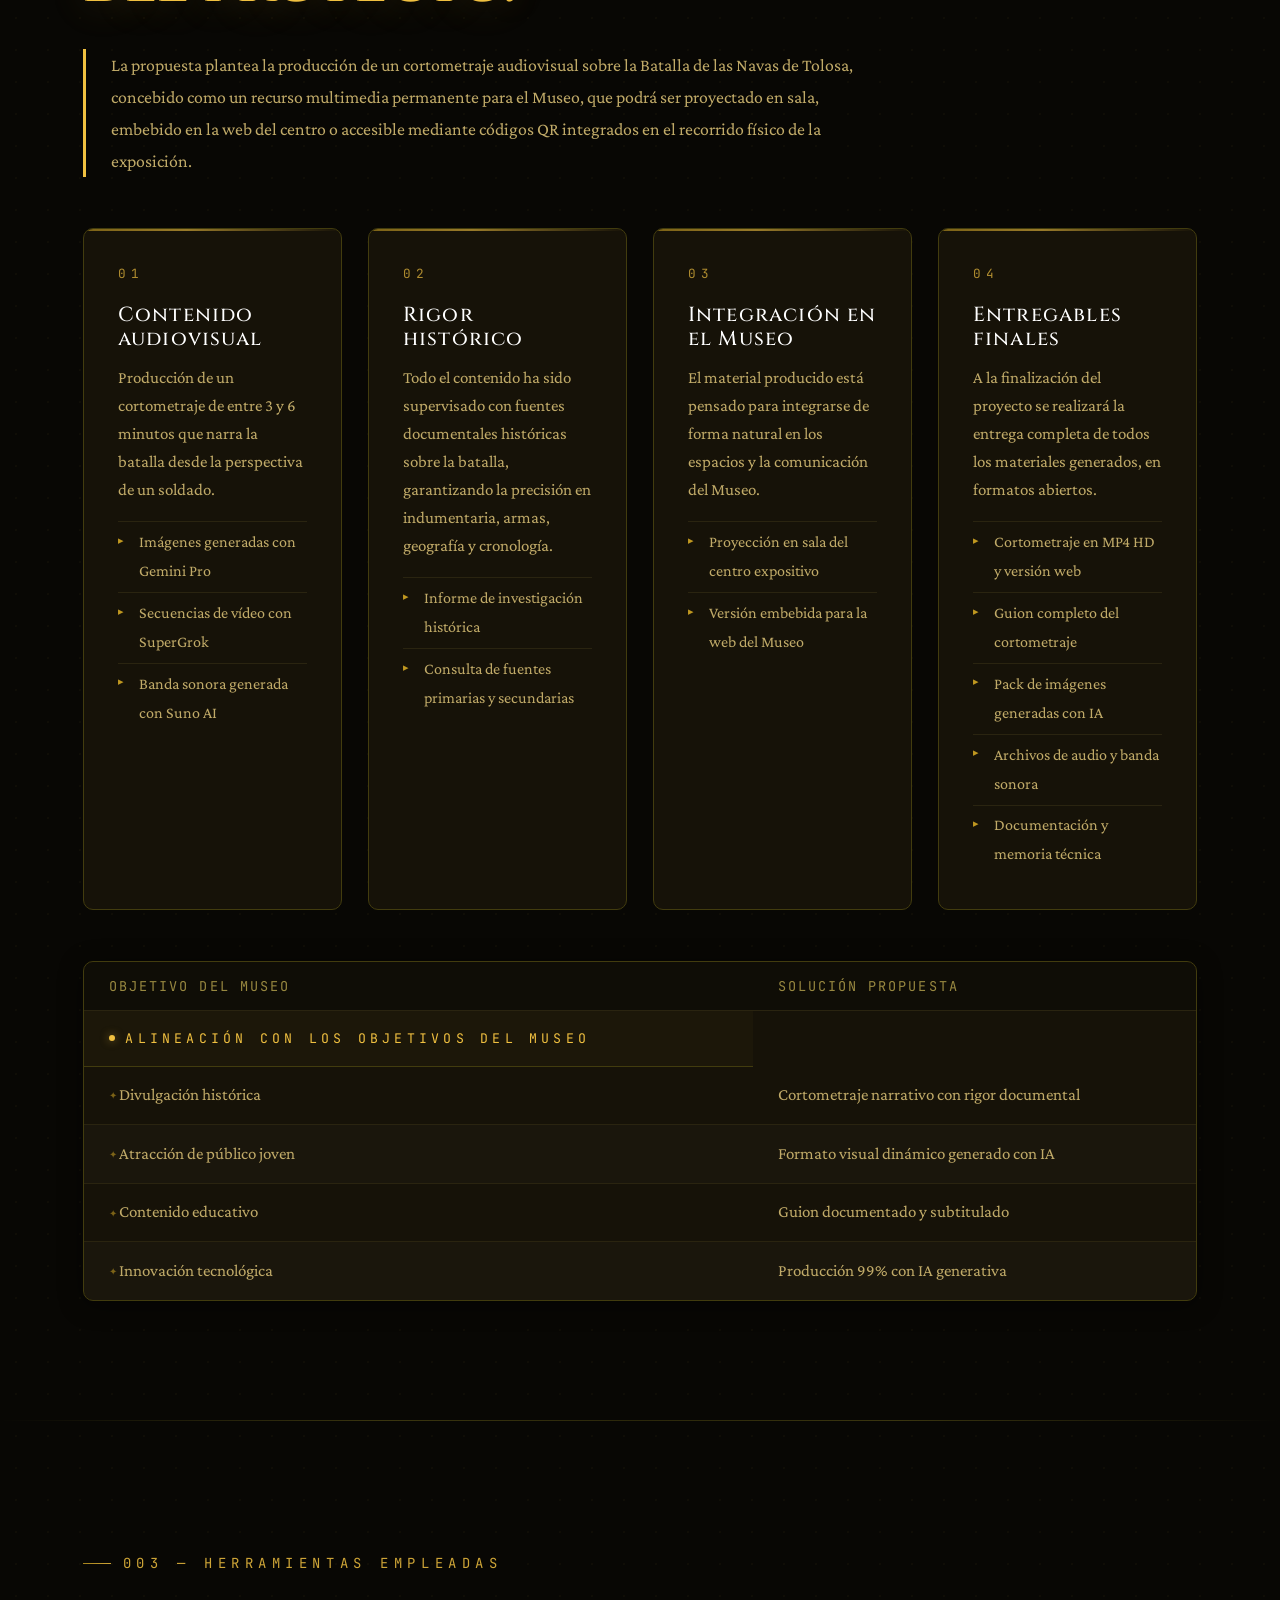
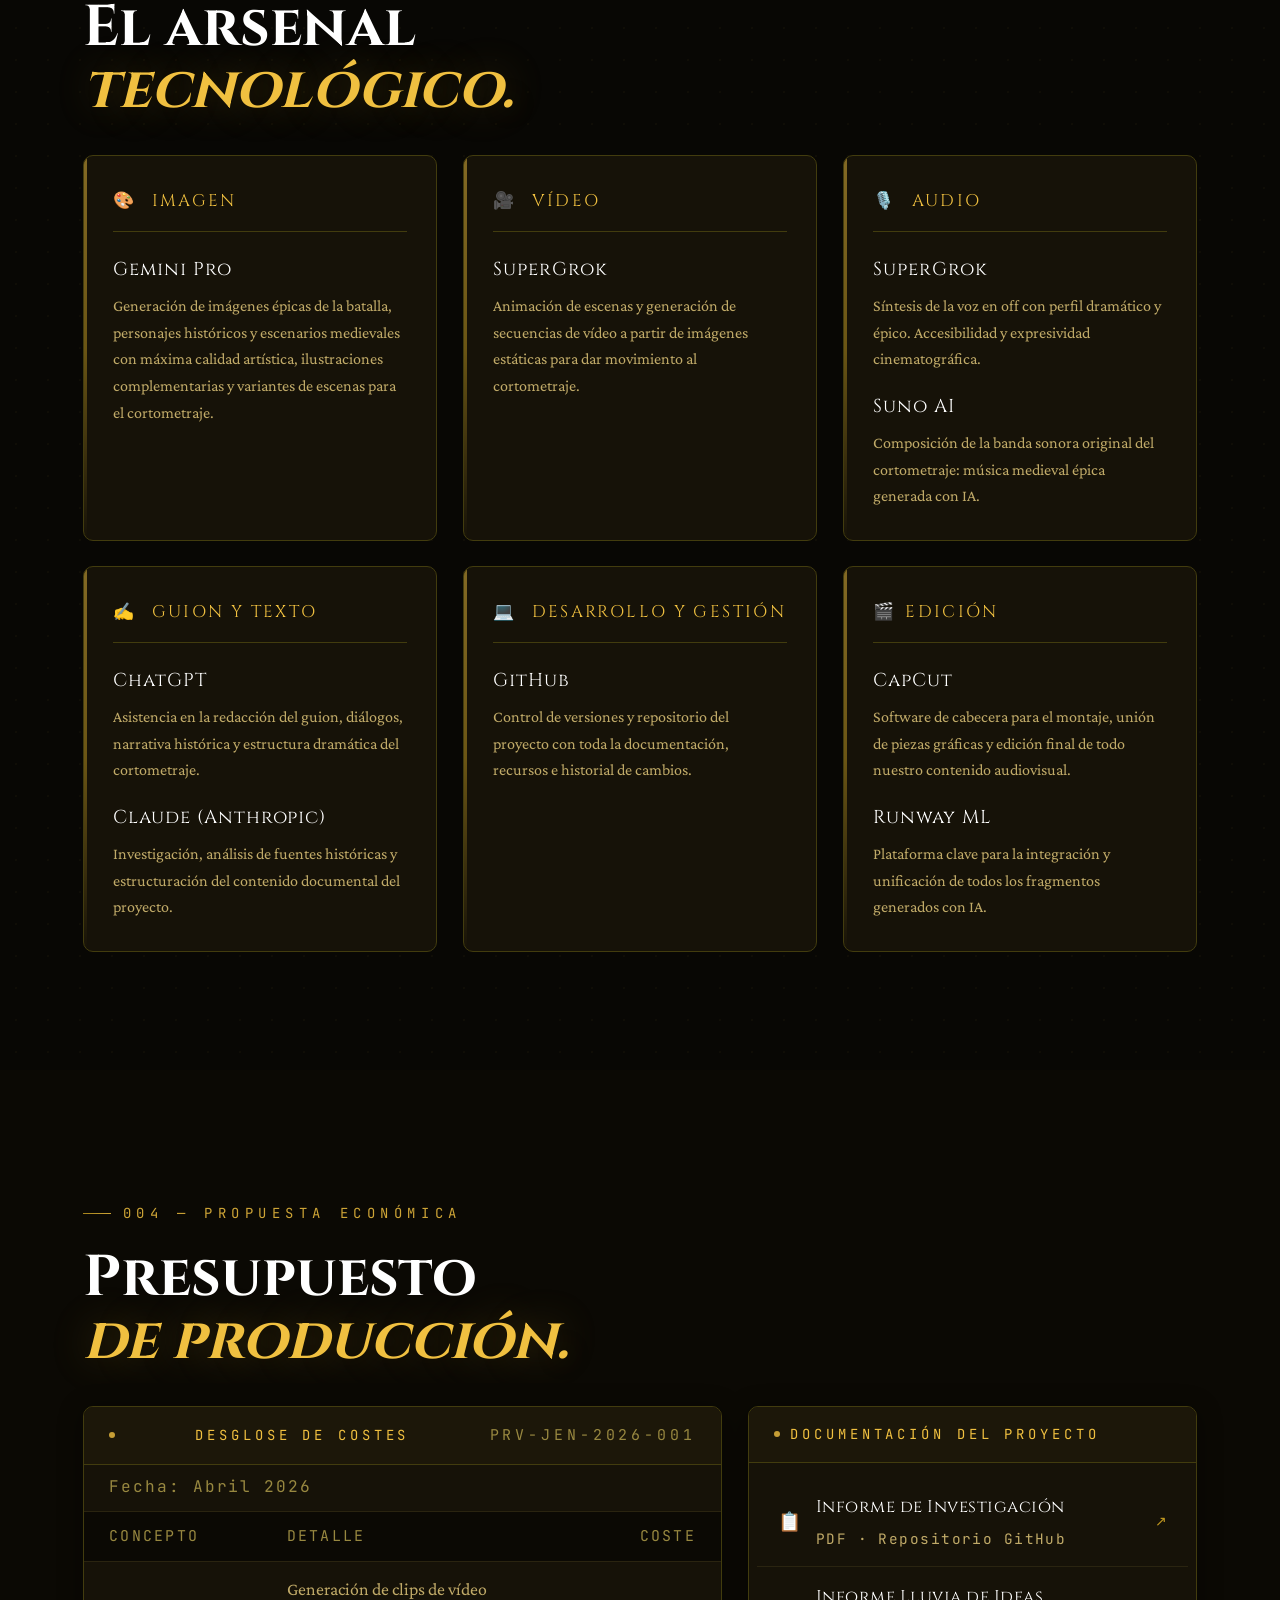
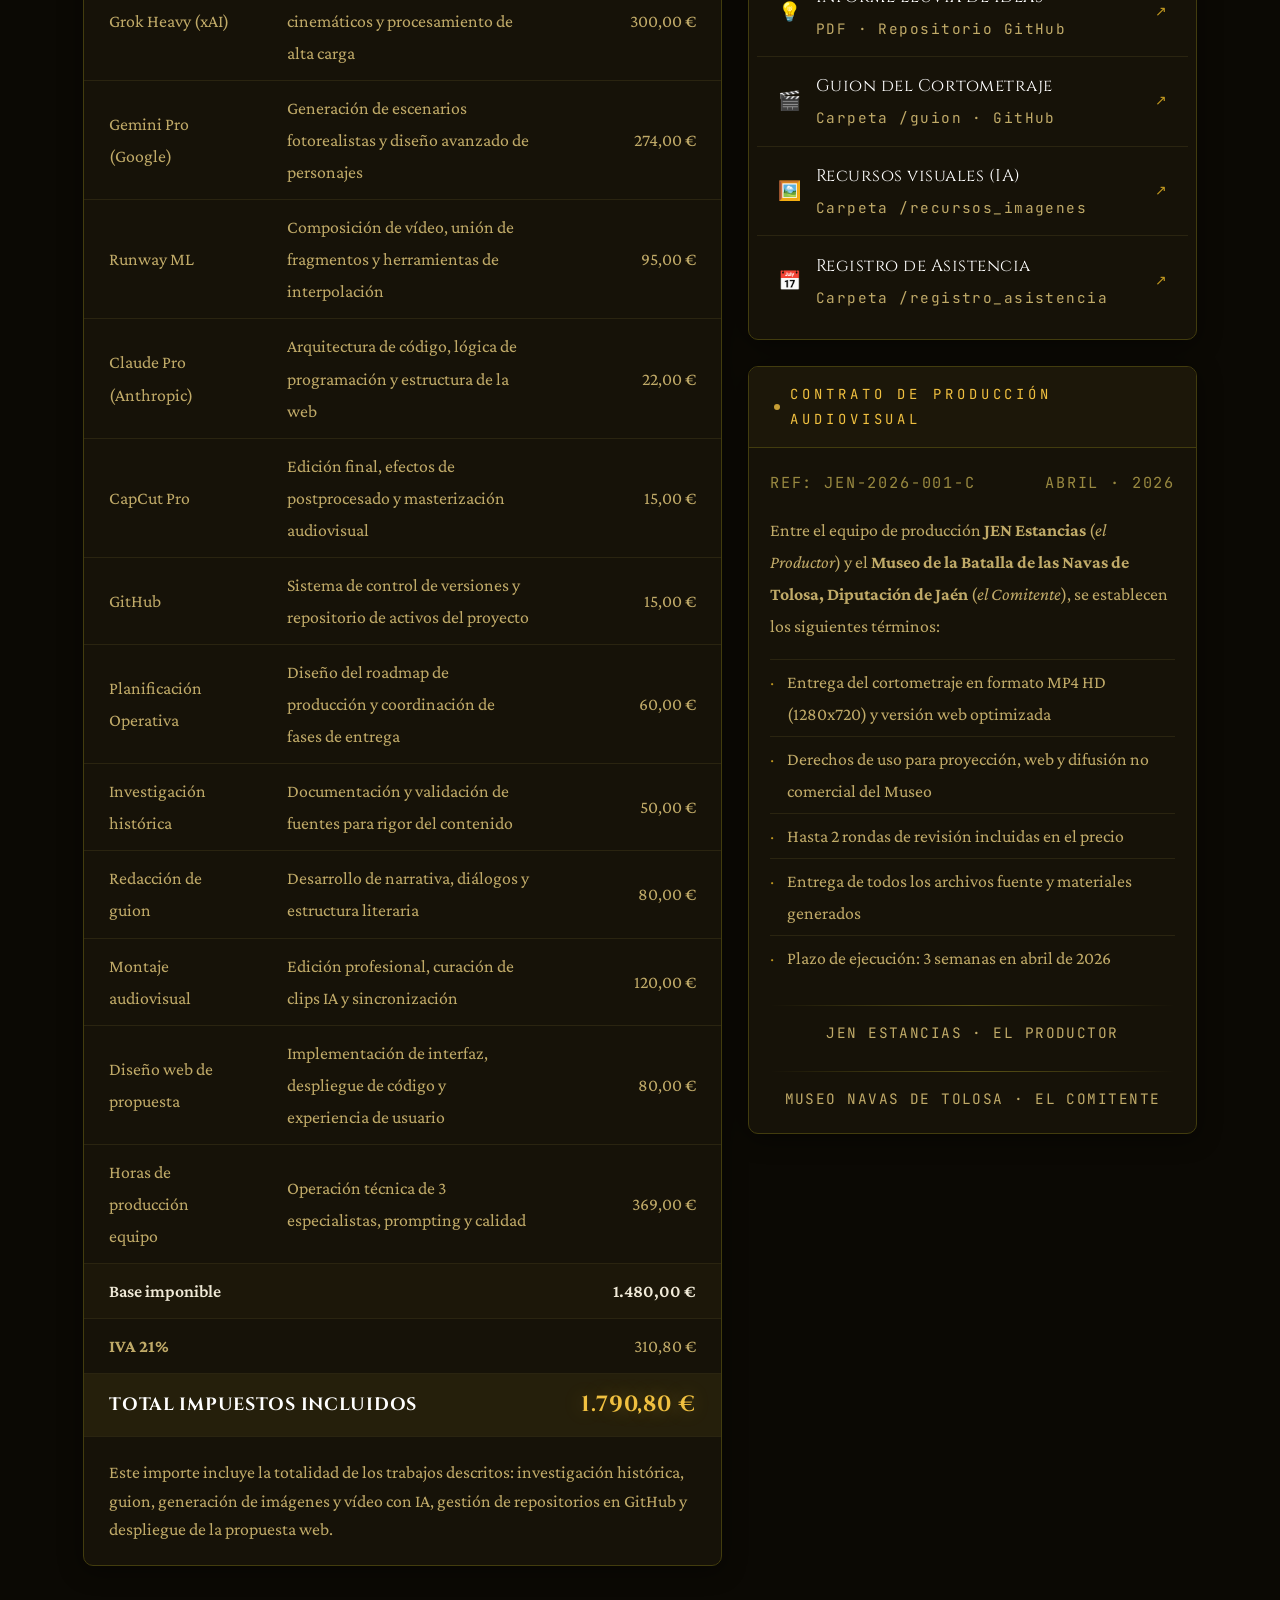
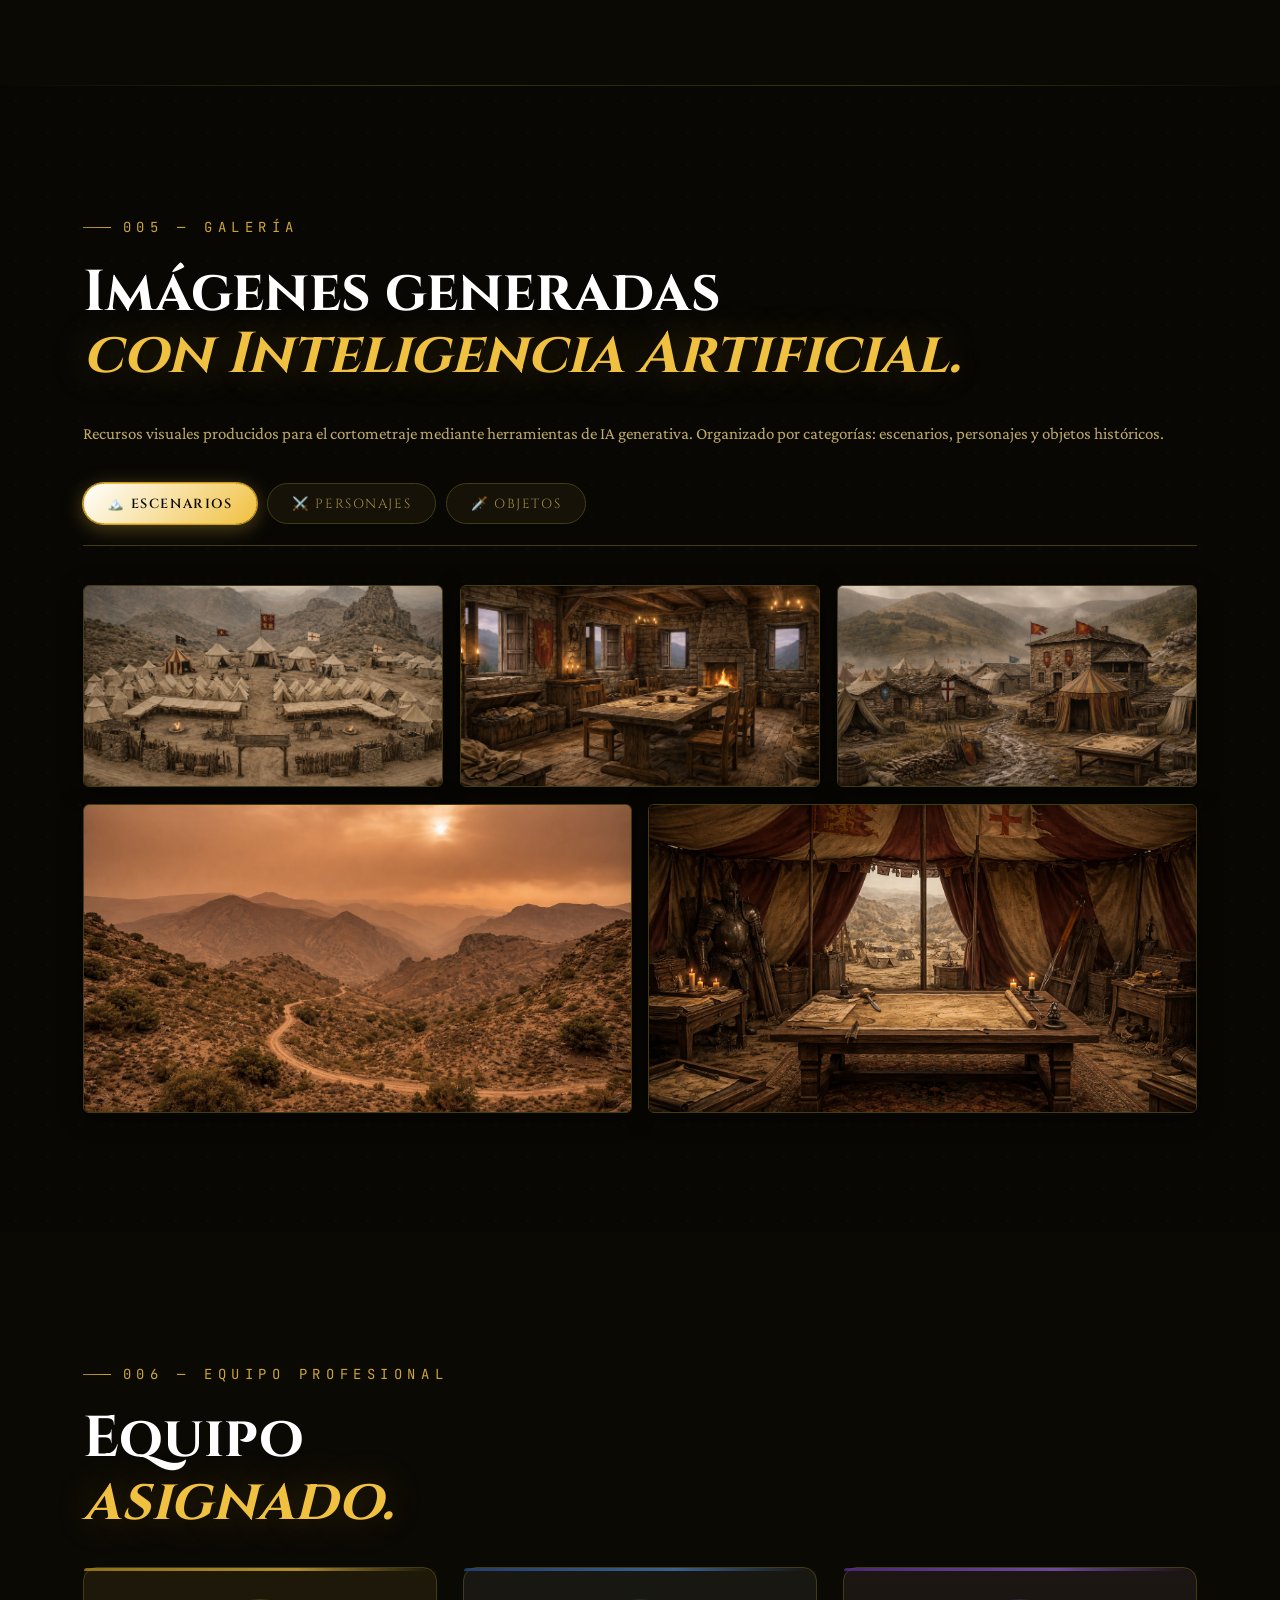
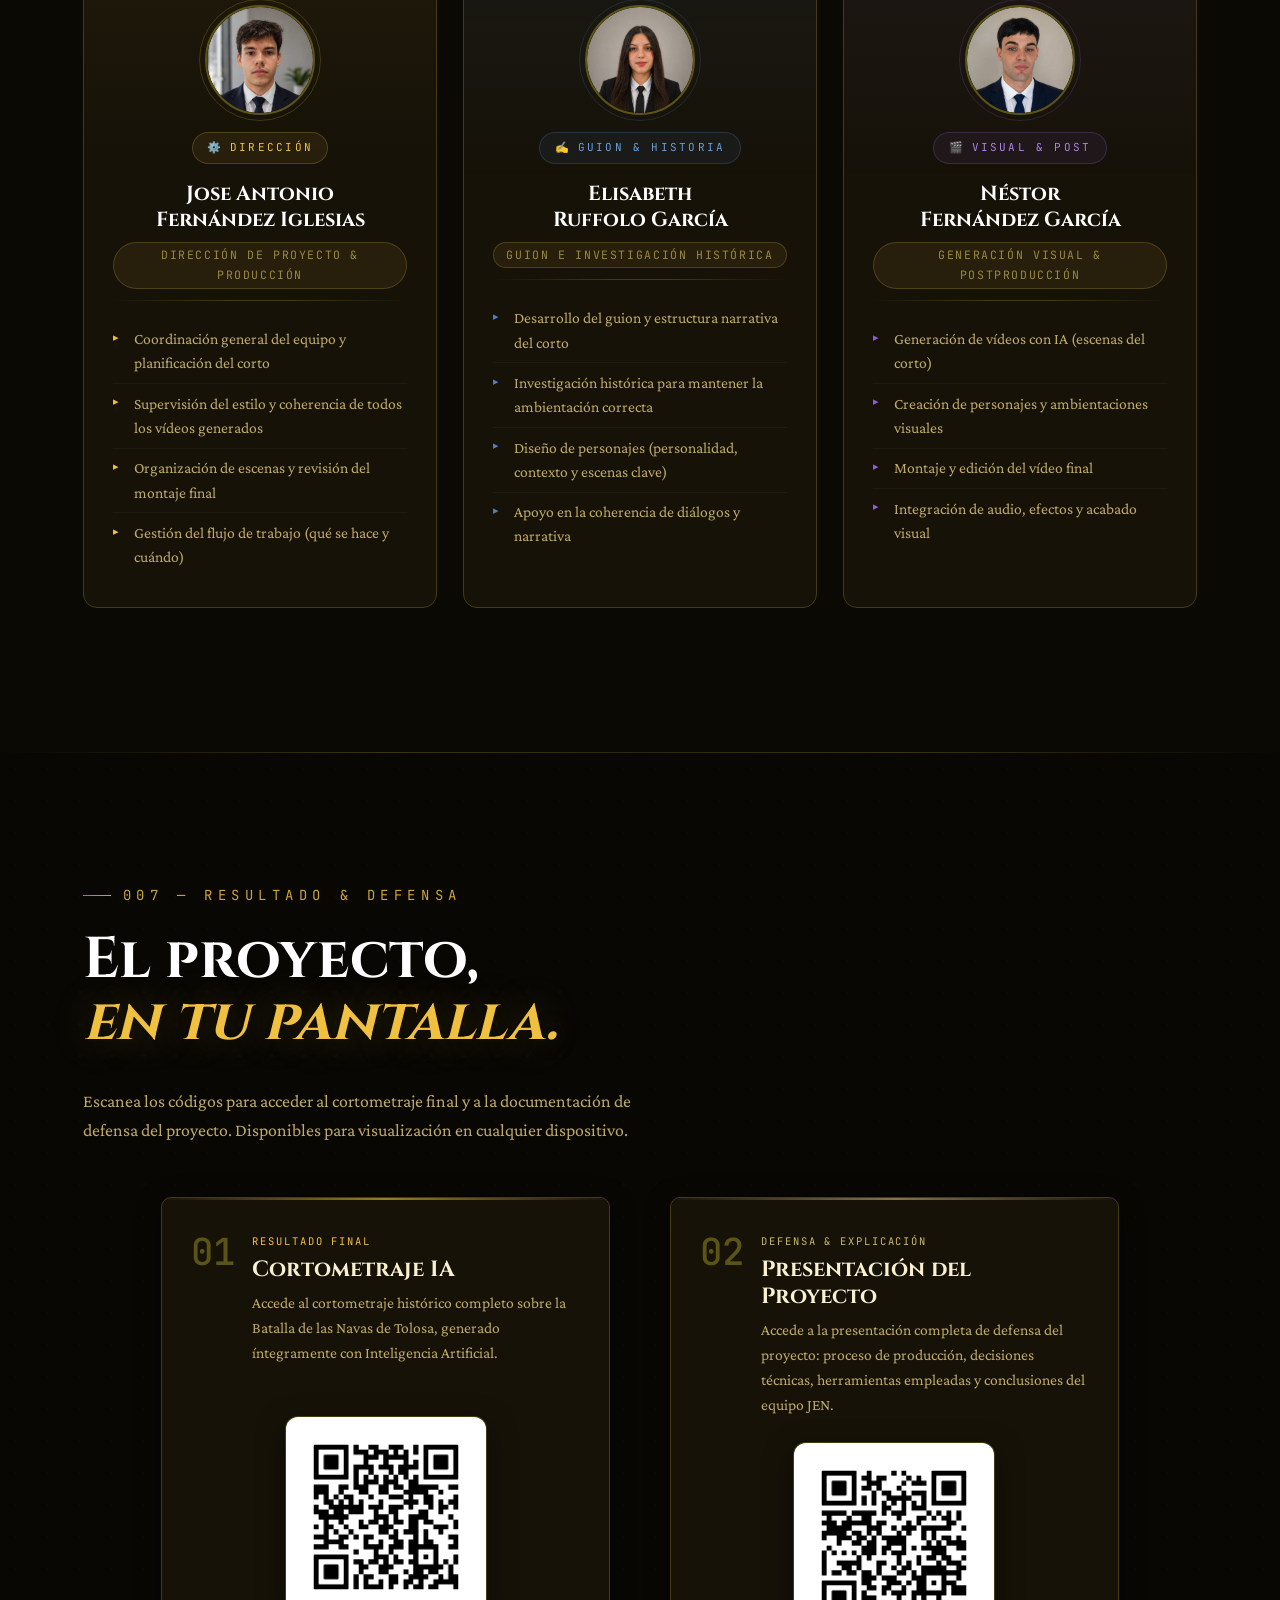
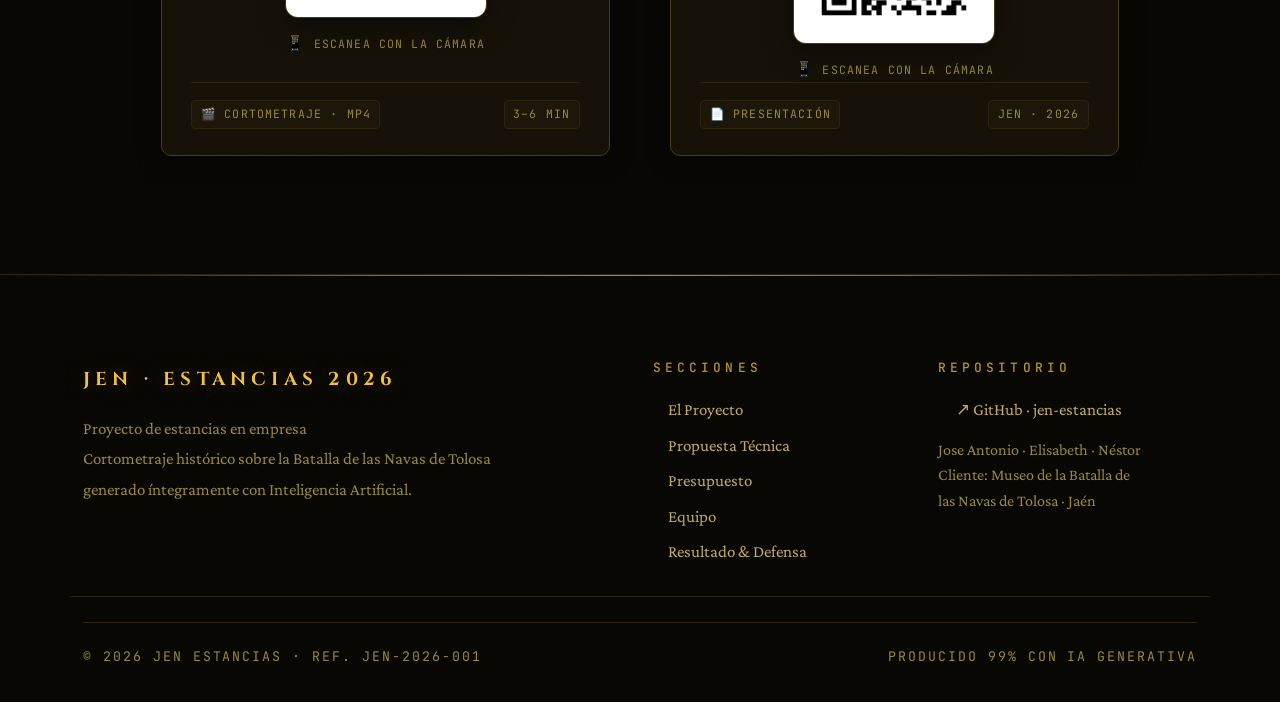
==== commit 08885622: "Solucion de bugs" ====
--- a/docs/index.html
+++ b/docs/index.html
@@ -979,8 +979,8 @@
               <div class="qr-frame-wrap">
                 <div class="qr-frame qr-frame--defense" aria-describedby="qr-desc-02">
                   <img
-                    src="recursos_imagenes/qr/qr_defensa.png"
-                    alt="Código QR para acceder a la defensa y presentación del Proyecto JEN Estancias 2026"
+                    src="recursos_imagenes/qr/videoExplicativoDefensa.png"
+                    alt="Código QR para acceder al vídeo explicativo de defensa del Proyecto JEN Estancias 2026"
                     class="qr-img"
                     width="176" height="176"
                     onerror="this.style.display='none'; this.nextElementSibling.style.display='flex';">
@@ -1189,4 +1189,4 @@
   </script>
 </body>
 
-</html>+</html>
